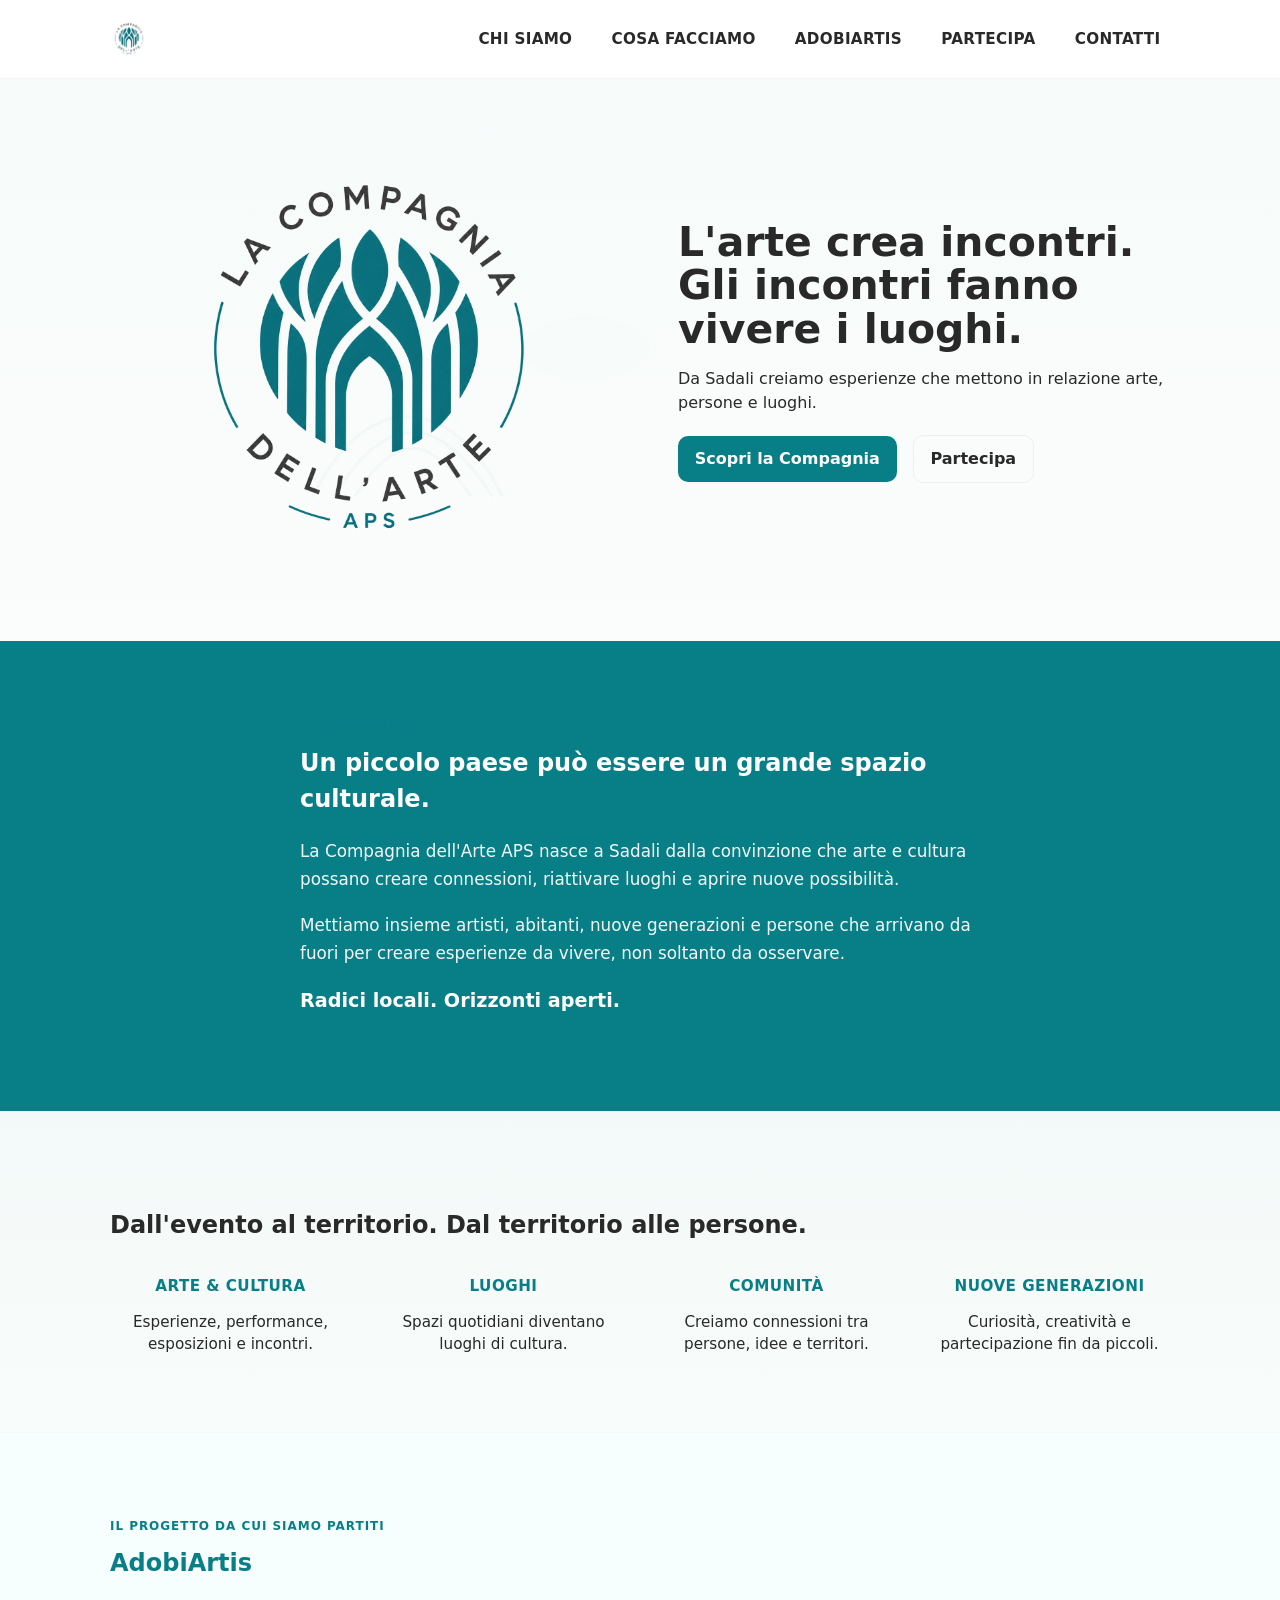
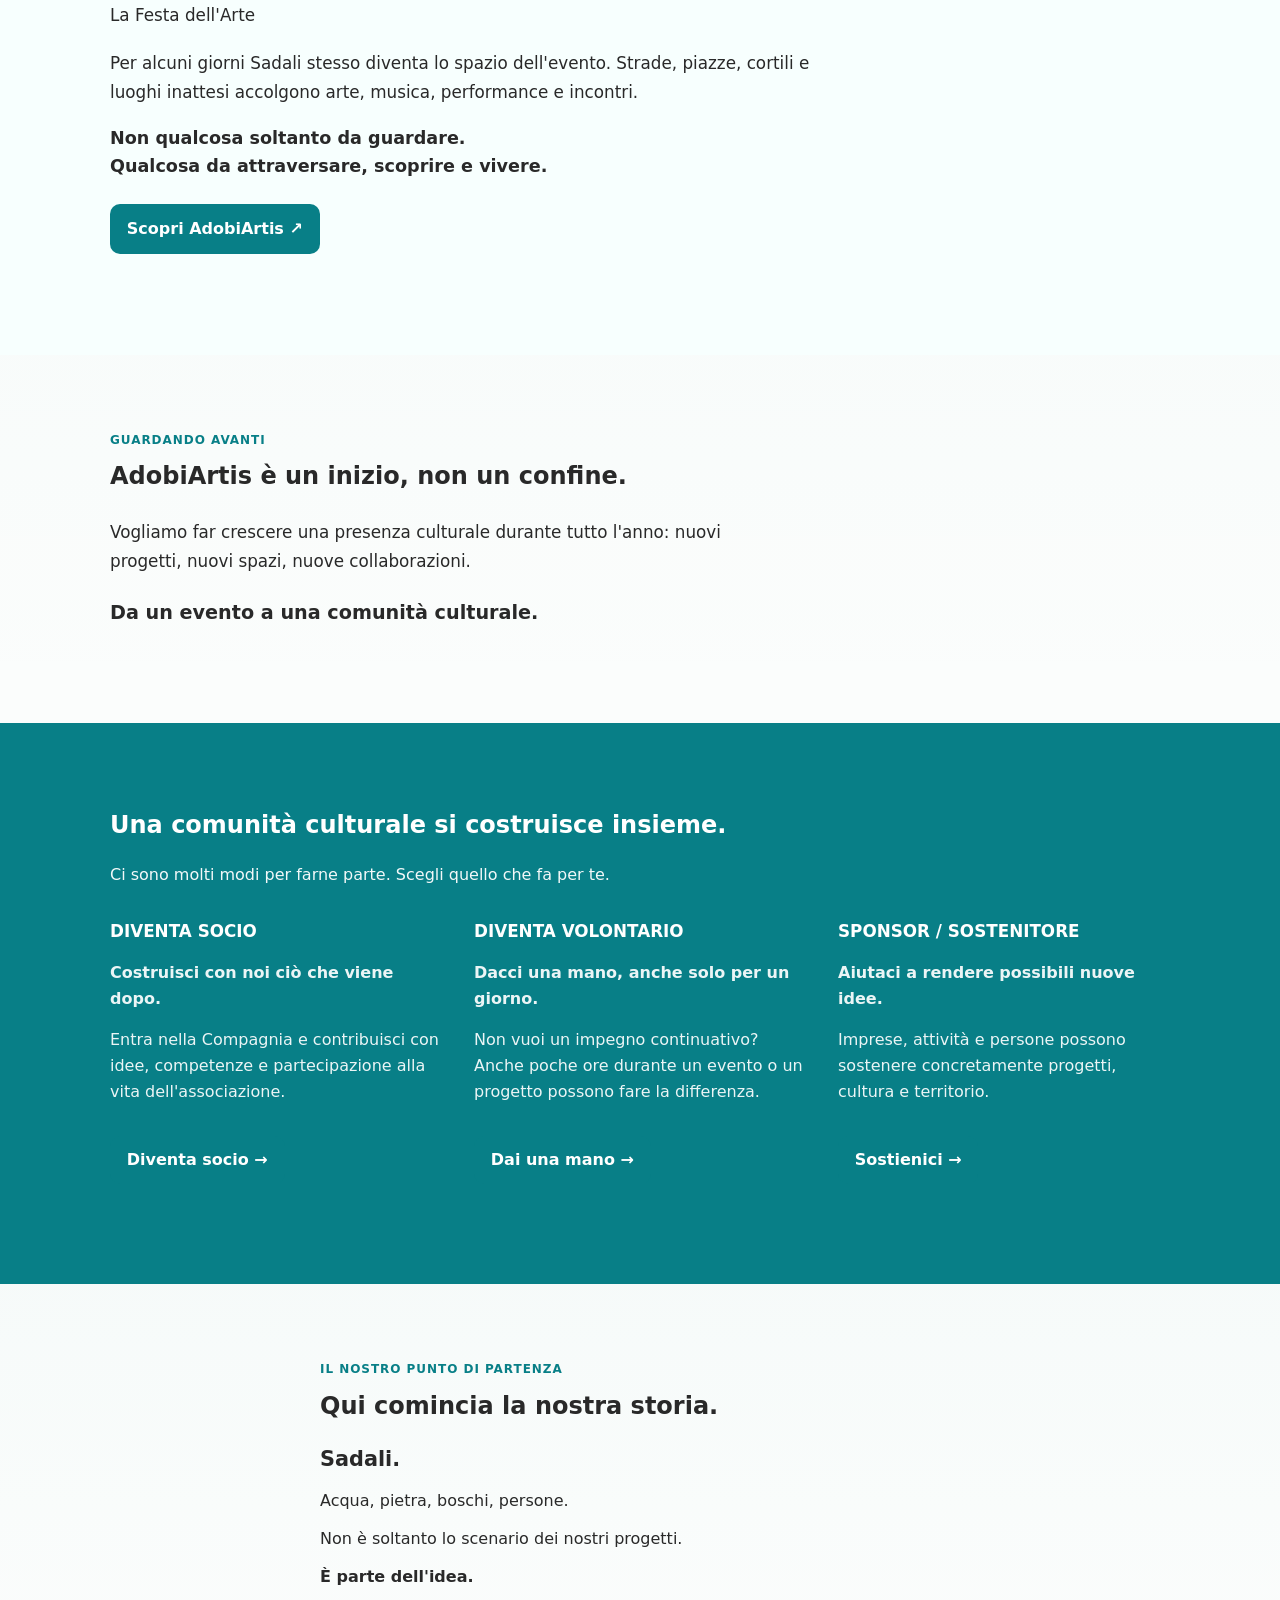
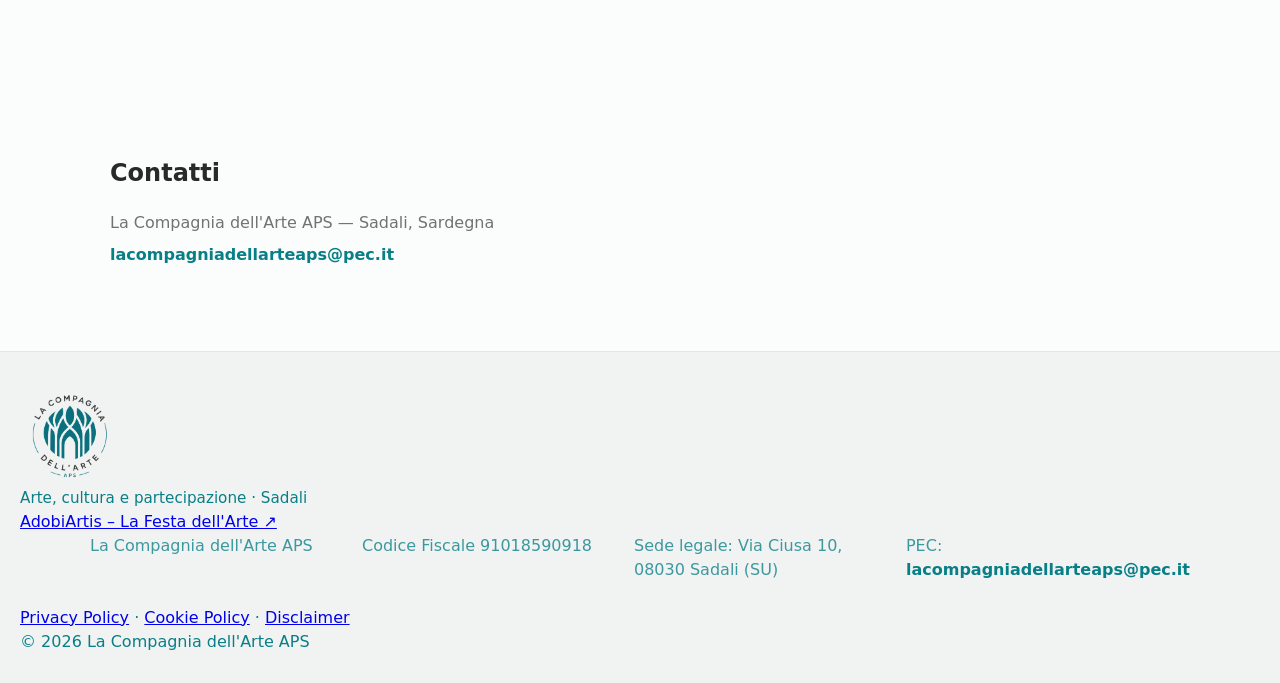
==== index.html @ a0d15fd3 "Replace footer with centered, vertical AdobiArtis-style layout; update AdobiArtis URLs to correct ca" ====
<!doctype html>
<html lang="it">
<head>
  <meta charset="utf-8">
  <meta name="viewport" content="width=device-width,initial-scale=1">
  <title>La Compagnia dell'Arte APS | Sadali</title>
  <meta name="description" content="La Compagnia dell'Arte APS nasce a Sadali per creare esperienze che mettono in relazione arte, persone e luoghi.">

  <meta property="og:title" content="La Compagnia dell'Arte APS | Sadali">
  <meta property="og:description" content="Arte, cultura e partecipazione nel cuore della Sardegna.">
  <meta property="og:type" content="website">
  <meta property="og:image" content="https://LaCompagniaDellArteAPS.github.io/associazione/assets/La_Compagnia_dell_Arte_APS_logo_transparent.png">

  <meta name="twitter:card" content="summary_large_image">
  <meta name="twitter:title" content="La Compagnia dell'Arte APS | Sadali">
  <meta name="twitter:description" content="Arte, cultura e partecipazione nel cuore della Sardegna.">
  <meta name="twitter:image" content="https://LaCompagniaDellArteAPS.github.io/associazione/assets/La_Compagnia_dell_Arte_APS_logo_transparent.png">

  <link rel="image_src" href="assets/La_Compagnia_dell_Arte_APS_logo_transparent.png">
  <link rel="icon" href="assets/La_Compagnia_dell_Arte_APS_logo_transparent.png" type="image/png">
  <link rel="stylesheet" href="css/style.css">
</head>
<body>
  <header id="navbar" class="navbar">
    <div class="container nav-inner">
      <a class="brand" href="#hero">
        <img src="assets/La_Compagnia_dell_Arte_APS_logo_transparent.png" alt="La Compagnia dell'Arte — logo" class="logo compact header-logo">
      </a>

      <nav id="navMenu" class="nav-menu" aria-label="Principale">
        <ul>
          <li><a class="nav-link" href="#about">CHI SIAMO</a></li>
          <li><a class="nav-link" href="#work">COSA FACCIAMO</a></li>
          <li><a class="nav-link" href="https://lacompagniadellarteaps.github.io/AdobiArtis2026" target="_blank" rel="noopener noreferrer">ADOBIARTIS</a></li>
          <li><a class="nav-link" href="#participate">PARTECIPA</a></li>
          <li><a class="nav-link" href="#contact">CONTATTI</a></li>
        </ul>
      </nav>

      <button id="hamburger" class="hamburger" aria-label="Apri menu" aria-controls="navMenu" aria-expanded="false">
        <span></span>
        <span></span>
        <span></span>
      </button>
    </div>
  </header>

  <main>
    <!-- HERO -->
    <section id="hero" class="hero section" aria-labelledby="hero-title">
      <div class="container hero-grid">
        <div class="hero-visual logo-panel" aria-hidden="true">
          <img src="assets/La_Compagnia_dell_Arte_APS_logo_transparent.png" alt="La Compagnia dell'Arte — logo" class="logo hero-logo">
          <img src="assets/hero-shape.svg" alt="Decorazione" class="hero-graphics" aria-hidden="true">
        </div>

        <div class="hero-content">
          <h1 id="hero-title">L'arte crea incontri.<br>Gli incontri fanno vivere i luoghi.</h1>
          <p class="lead">Da Sadali creiamo esperienze che mettono in relazione arte, persone e luoghi.</p>

          <p class="hero-ctas">
            <a class="btn primary" href="#about">Scopri la Compagnia</a>
            <a class="btn ghost" href="#participate">Partecipa</a>
          </p>
        </div>
      </div>
    </section>

    <!-- CHI SIAMO -->
    <section id="about" class="section about" aria-labelledby="about-title">
      <div class="container about-content">
        <div class="section-label">LA COMPAGNIA</div>
        <h2 id="about-title">Un piccolo paese può essere un grande spazio culturale.</h2>
        <div class="about-text">
          <p>La Compagnia dell'Arte APS nasce a Sadali dalla convinzione che arte e cultura possano creare connessioni, riattivare luoghi e aprire nuove possibilità.</p>
          <p>Mettiamo insieme artisti, abitanti, nuove generazioni e persone che arrivano da fuori per creare esperienze da vivere, non soltanto da osservare.</p>
          <h3>Radici locali. Orizzonti aperti.</h3>
        </div>
      </div>
    </section>

    <!-- COSA FACCIAMO -->
    <section id="work" class="section work" aria-labelledby="work-title">
      <div class="container">
        <h2 id="work-title">Dall'evento al territorio. Dal territorio alle persone.</h2>

        <div class="work-grid">
          <article class="work-item">
            <h3>ARTE &amp; CULTURA</h3>
            <p>Esperienze, performance, esposizioni e incontri.</p>
          </article>

          <article class="work-item">
            <h3>LUOGHI</h3>
            <p>Spazi quotidiani diventano luoghi di cultura.</p>
          </article>

          <article class="work-item">
            <h3>COMUNITÀ</h3>
            <p>Creiamo connessioni tra persone, idee e territori.</p>
          </article>

          <article class="work-item">
            <h3>NUOVE GENERAZIONI</h3>
            <p>Curiosità, creatività e partecipazione fin da piccoli.</p>
          </article>
        </div>
      </div>
    </section>

    <!-- ADOBIARTIS -->
    <section id="adobiartis" class="section adobiartis" aria-labelledby="adobiartis-title">
      <div class="container adobiartis-layout">
        <div class="adobiartis-content">
          <div class="section-label">IL PROGETTO DA CUI SIAMO PARTITI</div>
          <h2 id="adobiartis-title">AdobiArtis</h2>
          <p class="lead">La Festa dell'Arte</p>

          <p>Per alcuni giorni Sadali stesso diventa lo spazio dell'evento. Strade, piazze, cortili e luoghi inattesi accolgono arte, musica, performance e incontri.</p>

          <h3 class="adobiartis-highlight">Non qualcosa soltanto da guardare.<br>Qualcosa da attraversare, scoprire e vivere.</h3>

          <p class="cta-row">
            <a class="btn primary" href="https://lacompagniadellarteaps.github.io/AdobiArtis2026" target="_blank" rel="noopener noreferrer">Scopri AdobiArtis ↗</a>
          </p>
        </div>
      </div>
    </section>

    <!-- GUARDANDO AVANTI -->
    <section id="future" class="section future" aria-labelledby="future-title">
      <div class="container">
        <div class="section-label">GUARDANDO AVANTI</div>
        <h2 id="future-title">AdobiArtis è un inizio, non un confine.</h2>
        <p class="future-text">Vogliamo far crescere una presenza culturale durante tutto l'anno: nuovi progetti, nuovi spazi, nuove collaborazioni.</p>
        <h3 class="future-manifesto">Da un evento a una comunità culturale.</h3>
      </div>
    </section>

    <!-- PARTECIPA -->
    <section id="participate" class="section participate" aria-labelledby="participate-title">
      <div class="container">
        <h2 id="participate-title">Una comunità culturale si costruisce insieme.</h2>
        <p class="lead participate-intro">Ci sono molti modi per farne parte. Scegli quello che fa per te.</p>

        <div class="participate-grid">
          <div class="participate-card">
            <h3>DIVENTA SOCIO</h3>
            <p><strong>Costruisci con noi ciò che viene dopo.</strong></p>
            <p>Entra nella Compagnia e contribuisci con idee, competenze e partecipazione alla vita dell'associazione.</p>
            <p class="participate-actions">
              <a class="btn primary" href="mailto:lacompagniadellarteaps@pec.it?subject=Diventa%20socio%20-%20La%20Compagnia%20dell%27Arte">Diventa socio →</a>
            </p>
          </div>

          <div class="participate-card">
            <h3>DIVENTA VOLONTARIO</h3>
            <p><strong>Dacci una mano, anche solo per un giorno.</strong></p>
            <p>Non vuoi un impegno continuativo? Anche poche ore durante un evento o un progetto possono fare la differenza.</p>
            <p class="participate-actions">
              <a class="btn primary" href="mailto:lacompagniadellarteaps@pec.it?subject=Volontariato%20-%20Disponibilità">Dai una mano →</a>
            </p>
          </div>

          <div class="participate-card">
            <h3>SPONSOR / SOSTENITORE</h3>
            <p><strong>Aiutaci a rendere possibili nuove idee.</strong></p>
            <p>Imprese, attività e persone possono sostenere concretamente progetti, cultura e territorio.</p>
            <p class="participate-actions">
              <a class="btn primary" href="mailto:lacompagniadellarteaps@pec.it?subject=Sostegno%20e%20Sponsor%20-%20Info">Sostienici →</a>
            </p>
          </div>
        </div>
      </div>
    </section>

    <!-- SADALI -->
    <section id="sadali" class="section sadali" aria-labelledby="sadali-title">
      <div class="container sadali-content">
        <div class="section-label">IL NOSTRO PUNTO DI PARTENZA</div>
        <h2 id="sadali-title">Qui comincia la nostra storia.</h2>

        <div class="sadali-text">
          <h3>Sadali.</h3>
          <p>Acqua, pietra, boschi, persone.</p>
          <p>Non è soltanto lo scenario dei nostri progetti.</p>
          <p><strong>È parte dell'idea.</strong></p>
        </div>
      </div>
    </section>

    <!-- CONTACT -->
    <section id="contact" class="section contact" aria-labelledby="contact-title">
      <div class="container">
        <h2 id="contact-title">Contatti</h2>
        <p>La Compagnia dell'Arte APS — Sadali, Sardegna</p>
        <p><a href="mailto:lacompagniadellarteaps@pec.it">lacompagniadellarteaps@pec.it</a></p>
      </div>
    </section>
  </main>

  <footer>
    <div class="footer-content">
      <div class="footer-logo">
        <img src="assets/La_Compagnia_dell_Arte_APS_logo_transparent.png" alt="La Compagnia dell'Arte APS">
      </div>

      <div class="footer-tagline">
        Arte, cultura e partecipazione · Sadali
      </div>

      <div class="footer-divider"></div>

      <div class="footer-project">
        <a href="https://lacompagniadellarteaps.github.io/AdobiArtis2026" target="_blank" rel="noopener noreferrer">
          AdobiArtis – La Festa dell'Arte ↗
        </a>
      </div>

      <div class="footer-spacer"></div>

      <div class="footer-legal-divider"></div>

      <div class="footer-legal">
        <div class="footer-legal-line">La Compagnia dell'Arte APS</div>
        <div class="footer-legal-line">Codice Fiscale 91018590918</div>
        <div class="footer-legal-line">Sede legale: Via Ciusa 10, 08030 Sadali (SU)</div>
        <div class="footer-legal-line">PEC: <a href="mailto:lacompagniadellarteaps@pec.it">lacompagniadellarteaps@pec.it</a></div>
      </div>

      <div class="footer-links">
        <a href="privacy.html">Privacy Policy</a> · <a href="cookie-policy.html">Cookie Policy</a> · <a href="disclaimer.html">Disclaimer</a>
      </div>

      <div class="footer-copyright">
        © 2026 La Compagnia dell'Arte APS
      </div>
    </div>
  </footer>

  <script src="js/main.js" defer></script>
</body>
</html>
---- css/style.css ----
/* CI update: stronger teal presence, logo used from assets/La_Compagnia_dell_Arte_APS_logo_transparent.png */
:root{
  --teal: #087F87;
  --teal-900: #065b5b;
  --teal-soft: rgba(8,127,135,0.08);
  --text: #292929;
  --muted: #6f7372;
  --bg: #fbfdfc;
  --card:#ffffff;
  --shadow: 0 8px 28px rgba(16,22,26,0.06);
  --container-width:1100px;
  --radius:10px;
  --footer-bg: #F1F3F2;
  --footer-text: #087F87;
  --footer-muted: rgba(8,127,135,0.78);
  --footer-divider: rgba(8,127,135,0.15);
}

*{box-sizing:border-box}
html,body{height:100%}
body{
  margin:0;font-family:Inter, system-ui, -apple-system, "Segoe UI", Roboto, "Helvetica Neue", Arial;
  background:var(--bg);
  color:var(--text);line-height:1.5;opacity:1;transition:opacity .4s ease;
}
.container{max-width:var(--container-width);margin:0 auto;padding:1.25rem}

.navbar{position:sticky;top:0;z-index:40;background:rgba(255,255,255,0.9);backdrop-filter:saturate(120%) blur(4px);border-bottom:1px solid rgba(16,22,26,0.04);transition:background .25s ease,box-shadow .25s ease}
.nav-inner{display:flex;align-items:center;justify-content:space-between;gap:1rem}
.brand{display:flex;gap:.75rem;align-items:center;text-decoration:none;color:inherit}
.logo{height:48px}
.logo.compact{height:38px}
.logo.small{height:44px}

.nav-menu ul{list-style:none;margin:0;padding:0;display:flex;gap:1.25rem;align-items:center}
.nav-menu a{color:var(--text);text-decoration:none;padding:.4rem .6rem;border-radius:6px;font-weight:700;font-size:.95rem;letter-spacing:.02em}
.nav-menu a:hover,.nav-menu a:focus{color:var(--teal)}

.hamburger{display:none;background:none;border:0;padding:.25rem;cursor:pointer}
.hamburger span{display:block;width:26px;height:2px;background:var(--text);margin:5px 0;transition:all .25s ease}
.hamburger.active span:nth-child(1){transform:translateY(7px) rotate(45deg)}
.hamburger.active span:nth-child(2){opacity:0}
.hamburger.active span:nth-child(3){transform:translateY(-7px) rotate(-45deg)}

.navbar.scrolled{box-shadow:0 10px 32px rgba(16,22,26,0.06)}

.hero{padding:5.2rem 0;min-height:62vh;display:flex;align-items:center;background:linear-gradient(180deg, rgba(8,127,135,0.02) 0%, var(--bg) 100%)}
.hero-grid{display:grid;grid-template-columns:520px 1fr;gap:3rem;align-items:center}
.logo-panel{display:flex;align-items:center;justify-content:center;position:relative}
.hero-logo{max-width:420px;height:auto;display:block}
.hero-graphics{position:absolute;inset:auto;right:-40px;bottom:-20px;width:420px;opacity:.18;pointer-events:none}

.hero-content h1{font-size:clamp(1.6rem,3.2vw,2.6rem);margin:0 0 .8rem;font-weight:800;line-height:1.06;color:var(--text)}
.lead{color:var(--text);margin-bottom:1.25rem;max-width:56ch}
.hero-ctas{display:flex;gap:1rem;align-items:center;flex-wrap:wrap}

.btn{display:inline-block;padding:.7rem 1.05rem;border-radius:10px;text-decoration:none;font-weight:800;border:0;font-size:1rem}
.btn.primary{background:var(--teal);color:#fff;box-shadow:none}
.btn.primary:hover{background:var(--teal-900)}
.btn.ghost{background:transparent;border:1px solid rgba(41,41,41,0.06);color:var(--text)}
.btn.ghost:hover{border-color:var(--teal);color:var(--teal)}

.section{padding:3.2rem 0}
.section-label{font-size:.75rem;letter-spacing:.08em;font-weight:800;text-transform:uppercase;color:var(--teal);margin-bottom:.6rem}
.grid{display:grid;grid-template-columns:repeat(3,1fr);gap:1.25rem}
.card{background:var(--card);padding:1.25rem;border-radius:var(--radius);box-shadow:var(--shadow);transition:transform .28s ease}
.card h3,.card h4{margin-top:0}

.about{background:var(--teal);color:#fff;padding:3.5rem 0}
.about-content{max-width:720px;margin:0 auto}
.about h2{color:#fff;margin-top:0}
.about-text p{color:rgba(255,255,255,0.95);font-size:1.05rem;line-height:1.7}
.about-text h3{color:#fff;font-weight:700;font-size:1.2rem}

.work{background:linear-gradient(180deg, rgba(8,127,135,0.03), rgba(8,127,135,0.01));padding:3.5rem 0}
.work h2{color:var(--text);margin-bottom:2rem}
.work-grid{display:grid;grid-template-columns:repeat(4,1fr);gap:2rem}
.work-item{text-align:center}
.work-item h3{color:var(--teal);font-size:.95rem;font-weight:700;letter-spacing:.03em;margin:0 0 .8rem}
.work-item p{color:var(--text);font-size:.95rem;margin:0;line-height:1.5}

.adobiartis{background:#f7fffe;border-top:1px solid rgba(8,127,135,0.03);padding:4rem 0}
.adobiartis-content{max-width:720px}
.adobiartis h2{color:var(--teal);margin-top:0}
.adobiartis p{color:var(--text);font-size:1.05rem;line-height:1.7}
.adobiartis-highlight{color:var(--text);font-weight:700;font-size:1.1rem;line-height:1.6}
.cta-row{display:flex;flex-wrap:wrap;gap:1rem;margin-top:1.5rem}

.future{background:linear-gradient(180deg, rgba(8,127,135,0.01), rgba(255,255,255,0));padding:3.5rem 0}
.future h2{color:var(--text);margin-top:0}
.future-text{max-width:680px;font-size:1.05rem;color:var(--text);line-height:1.7;margin:1.5rem 0}
.future-manifesto{color:var(--text);font-weight:700;font-size:1.2rem;line-height:1.5;margin-top:1.5rem}

.participate{background:var(--teal);color:#fff;padding:4rem 0}
.participate h2{color:#fff;margin-top:0}
.participate-intro{color:rgba(255,255,255,0.95);margin-bottom:2rem}
.participate-grid{display:grid;grid-template-columns:repeat(3,1fr);gap:2rem;margin-top:2rem}
.participate-card{background:transparent;border-radius:0;padding:0;color:#fff;box-shadow:none;display:flex;flex-direction:column;justify-content:flex-start;min-height:auto}
.participate-card h3{margin:0 0 1rem;color:#fff;font-size:1.05rem;font-weight:700}
.participate-card p{color:rgba(255,255,255,0.92);margin:0 0 1rem;line-height:1.6}
.participate-card p strong{font-weight:700}
.participate-actions{margin-top:auto;padding-top:1rem}
.participate-actions a{display:inline-block}

.sadali{background:linear-gradient(180deg, rgba(8,127,135,0.02), rgba(255,255,255,0.02));padding:3.5rem 0}
.sadali-content{max-width:680px}
.sadali h2{color:var(--text);margin-top:0}
.sadali-text h3{color:var(--text);font-size:1.3rem;font-weight:700;margin:1rem 0 .8rem}
.sadali-text p{color:var(--text);font-size:1rem;margin:0 0 .8rem;line-height:1.6}

.contact{background:var(--bg);padding:3.5rem 0}
.contact h2{margin-top:0}
.contact p{color:var(--muted);margin:.5rem 0}
.contact a{color:var(--teal);text-decoration:none;font-weight:700}
.contact a:hover{text-decoration:underline}

/* FOOTER: layout inspired by AdobiArtis footer structure, with association CI colors */
footer{border-top:1px solid var(--footer-divider)}
.footer-content{background:var(--footer-bg);color:var(--footer-text);padding:2.2rem 1.25rem 1.8rem}
.footer-brand-area{max-width:var(--container-width);margin:0 auto;display:flex;align-items:flex-start;gap:1.5rem;margin-bottom:2rem;padding-bottom:2rem;border-bottom:1px solid var(--footer-divider)}
.footer-logo{flex:0 0 auto}
.footer-logo img{width:100px;height:auto;display:block}
.footer-tagline{margin:0;color:var(--footer-text);font-size:.95rem;line-height:1.5;flex:1}

.footer-legal{max-width:var(--container-width);margin:0 auto 1.5rem;padding:0 0;display:grid;grid-template-columns:repeat(4,1fr);gap:2.5rem;color:var(--footer-muted)}
.footer-legal .legal-col{min-width:0}
.footer-legal .legal-col strong{display:block;color:var(--footer-text);font-weight:700;font-size:.9rem;letter-spacing:.05em;margin-bottom:.6rem}
.footer-legal .legal-col p{margin:0;font-size:.9rem;line-height:1.6}
.footer-legal a{color:var(--footer-text);text-decoration:none;font-weight:700}
.footer-legal a:hover{text-decoration:underline;opacity:.85}

.footer-bottom{max-width:var(--container-width);margin:0 auto;padding:0;border-top:1px solid var(--footer-divider);padding-top:1rem;color:var(--footer-muted);font-size:.88rem;text-align:center}

.scroll-fade{opacity:0;transform:translateY(10px);transition:opacity .6s ease,transform .6s ease}
.scroll-fade.visible{opacity:1;transform:none}

.legal-page{max-width:920px;margin:0 auto;padding:3rem 1.25rem 4rem}
.legal-page h1,.legal-page h2,.legal-page h3{color:var(--text)}
.legal-page p,.legal-page li{color:#2d2d2d;line-height:1.7}
.legal-page .legal-back{display:inline-block;margin-bottom:1rem;color:var(--teal);font-weight:700;text-decoration:none}
.legal-page .page-intro{margin-bottom:2rem}
.legal-page .legal-meta{background:var(--teal-soft);border-left:3px solid var(--teal);padding:1rem 1.2rem;border-radius:8px;margin:1rem 0}

@media (max-width:1000px){
  .hero-grid{grid-template-columns:1fr;gap:2rem}
  .logo-panel{order:2}
  .hero-content{order:1}
  .grid{grid-template-columns:1fr 1fr}
  .work-grid{grid-template-columns:repeat(2,1fr)}
  .nav-menu{position:fixed;right:0;top:0;height:100vh;background:rgba(255,255,255,0.98);width:260px;transform:translateX(100%);transition:transform .28s ease;padding-top:6rem}
  .nav-menu ul{flex-direction:column;padding:1rem}
  .nav-menu.active{transform:translateX(0)}
  .hamburger{display:block}
  .participate-grid{grid-template-columns:repeat(2,1fr)}
  .footer-legal{grid-template-columns:repeat(2,1fr)}
}

@media (max-width:600px){
  .grid{grid-template-columns:1fr}
  .contact .form-grid{grid-template-columns:1fr}
  .logo.compact{height:32px}
  .hero-graphics{display:none}
  .work-grid{grid-template-columns:1fr;gap:1.5rem}
  .participate-grid{grid-template-columns:1fr}
  .footer-brand-area{flex-direction:column;align-items:center;text-align:center;gap:1rem}
  .footer-logo img{width:85px}
  .footer-legal{grid-template-columns:1fr;gap:1.5rem}
}

a:focus{outline:3px solid rgba(8,127,135,0.12);outline-offset:3px}
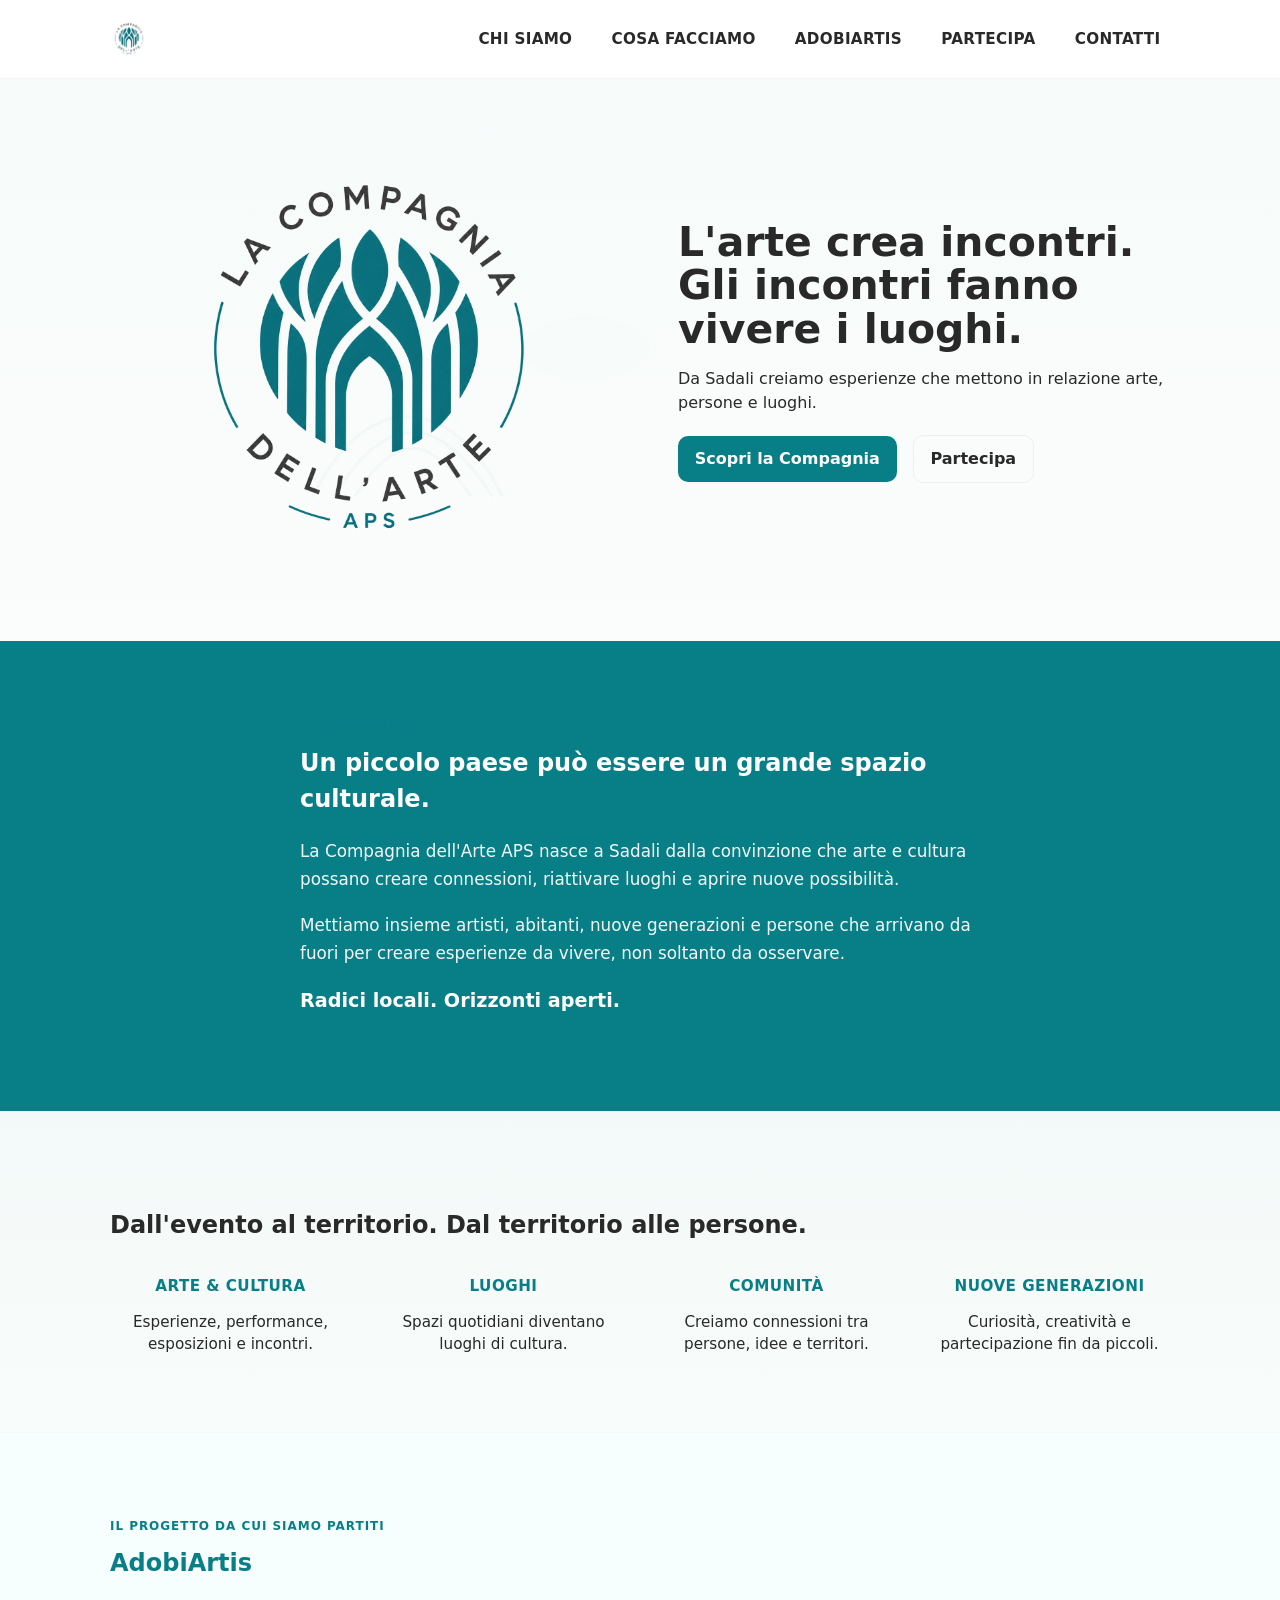
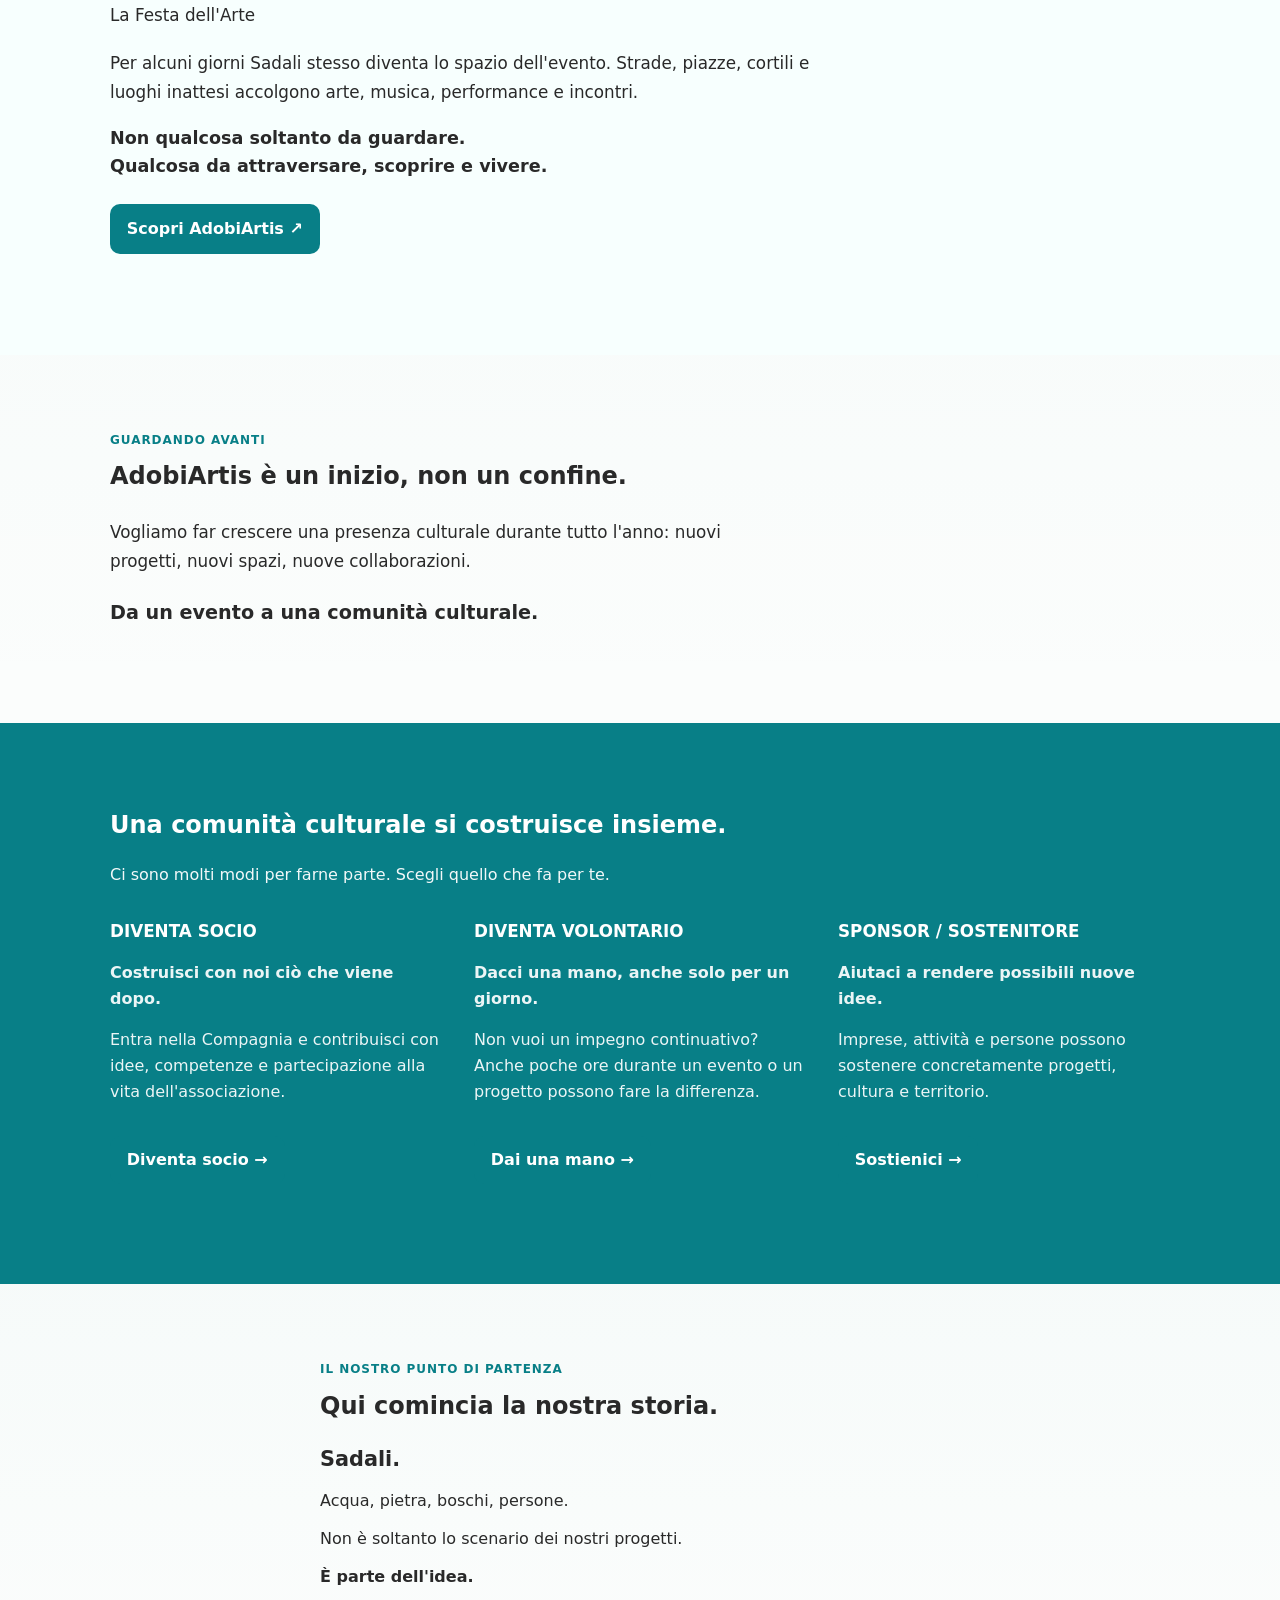
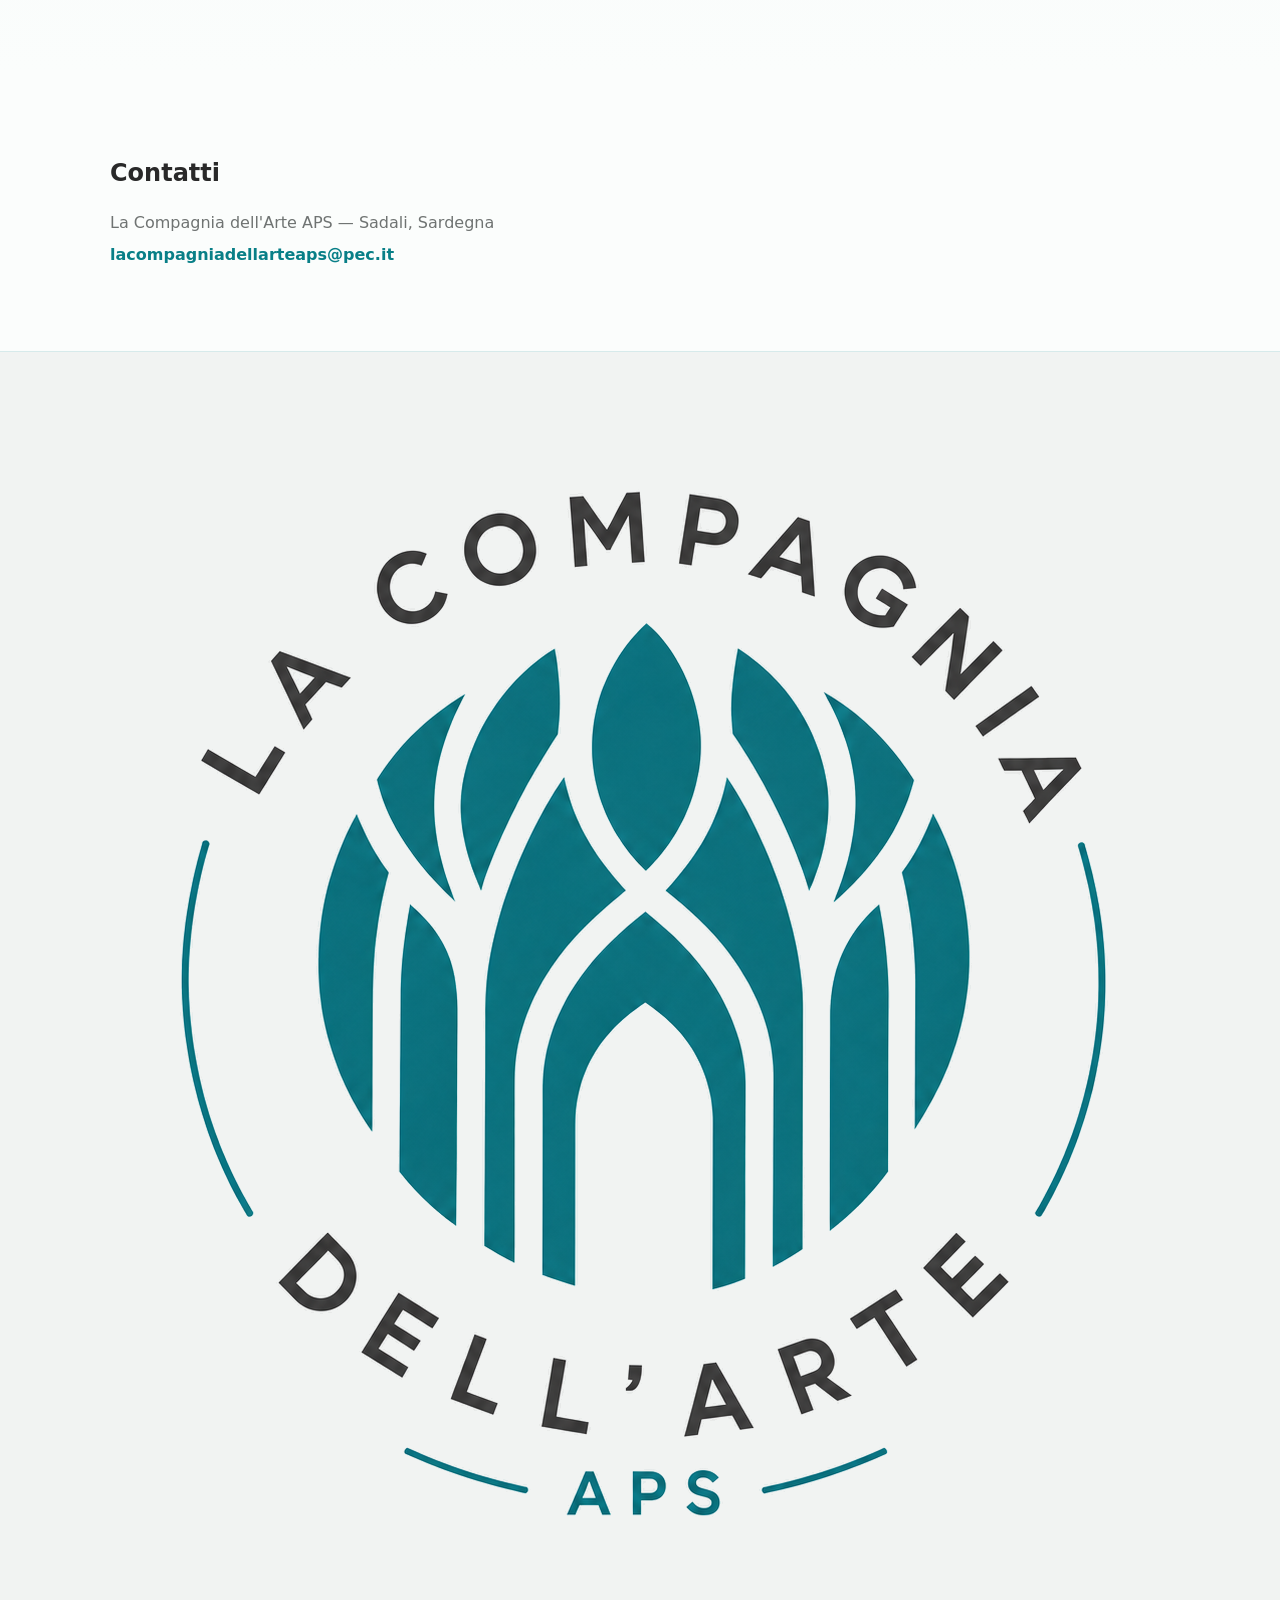
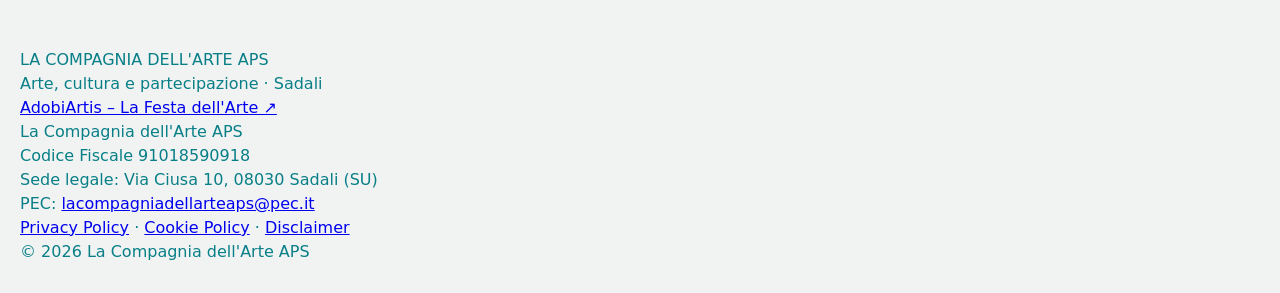
==== commit d4228489: "Rebuild footer to match AdobiArtis reference: centered vertical composition, La Compagnia as primary" ====
--- a/index.html
+++ b/index.html
@@ -201,40 +201,54 @@
 
   <footer>
     <div class="footer-content">
-      <div class="footer-logo">
+      
+      <!-- LA COMPAGNIA LOGO & IDENTITY — PRIMARY -->
+      <div class="footer-logo-primary">
         <img src="assets/La_Compagnia_dell_Arte_APS_logo_transparent.png" alt="La Compagnia dell'Arte APS">
       </div>
 
-      <div class="footer-tagline">
+      <div class="footer-name">
+        LA COMPAGNIA DELL'ARTE APS
+      </div>
+
+      <div class="footer-positioning">
         Arte, cultura e partecipazione · Sadali
       </div>
 
-      <div class="footer-divider"></div>
-
+      <!-- SHORT DIVIDER -->
+      <div class="footer-short-divider"></div>
+
+      <!-- ADOBIARTIS AS SECONDARY PROJECT -->
       <div class="footer-project">
         <a href="https://lacompagniadellarteaps.github.io/AdobiArtis2026" target="_blank" rel="noopener noreferrer">
           AdobiArtis – La Festa dell'Arte ↗
         </a>
       </div>
 
+      <!-- SPACER -->
       <div class="footer-spacer"></div>
 
+      <!-- FULL-WIDTH LEGAL DIVIDER -->
       <div class="footer-legal-divider"></div>
 
-      <div class="footer-legal">
-        <div class="footer-legal-line">La Compagnia dell'Arte APS</div>
-        <div class="footer-legal-line">Codice Fiscale 91018590918</div>
-        <div class="footer-legal-line">Sede legale: Via Ciusa 10, 08030 Sadali (SU)</div>
-        <div class="footer-legal-line">PEC: <a href="mailto:lacompagniadellarteaps@pec.it">lacompagniadellarteaps@pec.it</a></div>
-      </div>
-
-      <div class="footer-links">
+      <!-- LEGAL INFORMATION — CENTERED COMPACT BLOCK -->
+      <div class="footer-legal-info">
+        <div>La Compagnia dell'Arte APS</div>
+        <div>Codice Fiscale 91018590918</div>
+        <div>Sede legale: Via Ciusa 10, 08030 Sadali (SU)</div>
+        <div>PEC: <a href="mailto:lacompagniadellarteaps@pec.it">lacompagniadellarteaps@pec.it</a></div>
+      </div>
+
+      <!-- POLICY LINKS -->
+      <div class="footer-policies">
         <a href="privacy.html">Privacy Policy</a> · <a href="cookie-policy.html">Cookie Policy</a> · <a href="disclaimer.html">Disclaimer</a>
       </div>
 
+      <!-- COPYRIGHT -->
       <div class="footer-copyright">
         © 2026 La Compagnia dell'Arte APS
       </div>
+
     </div>
   </footer>
 
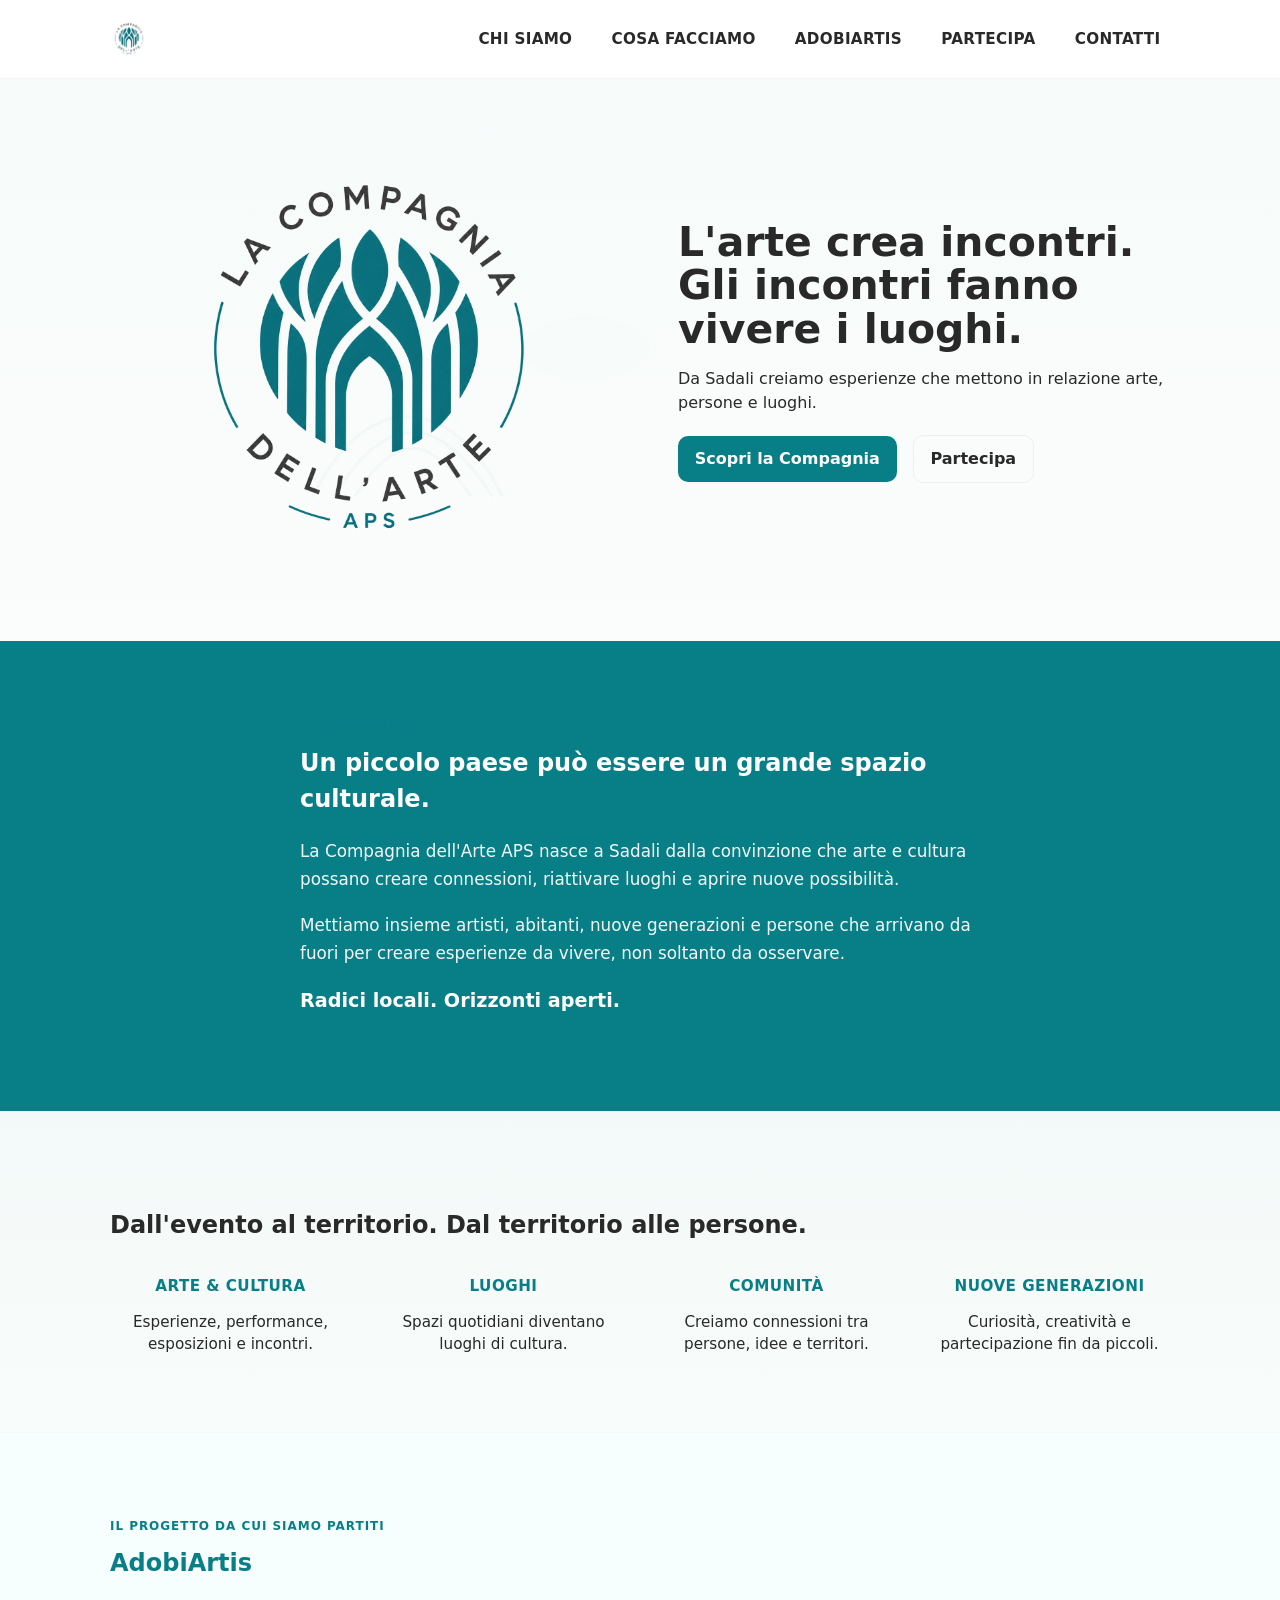
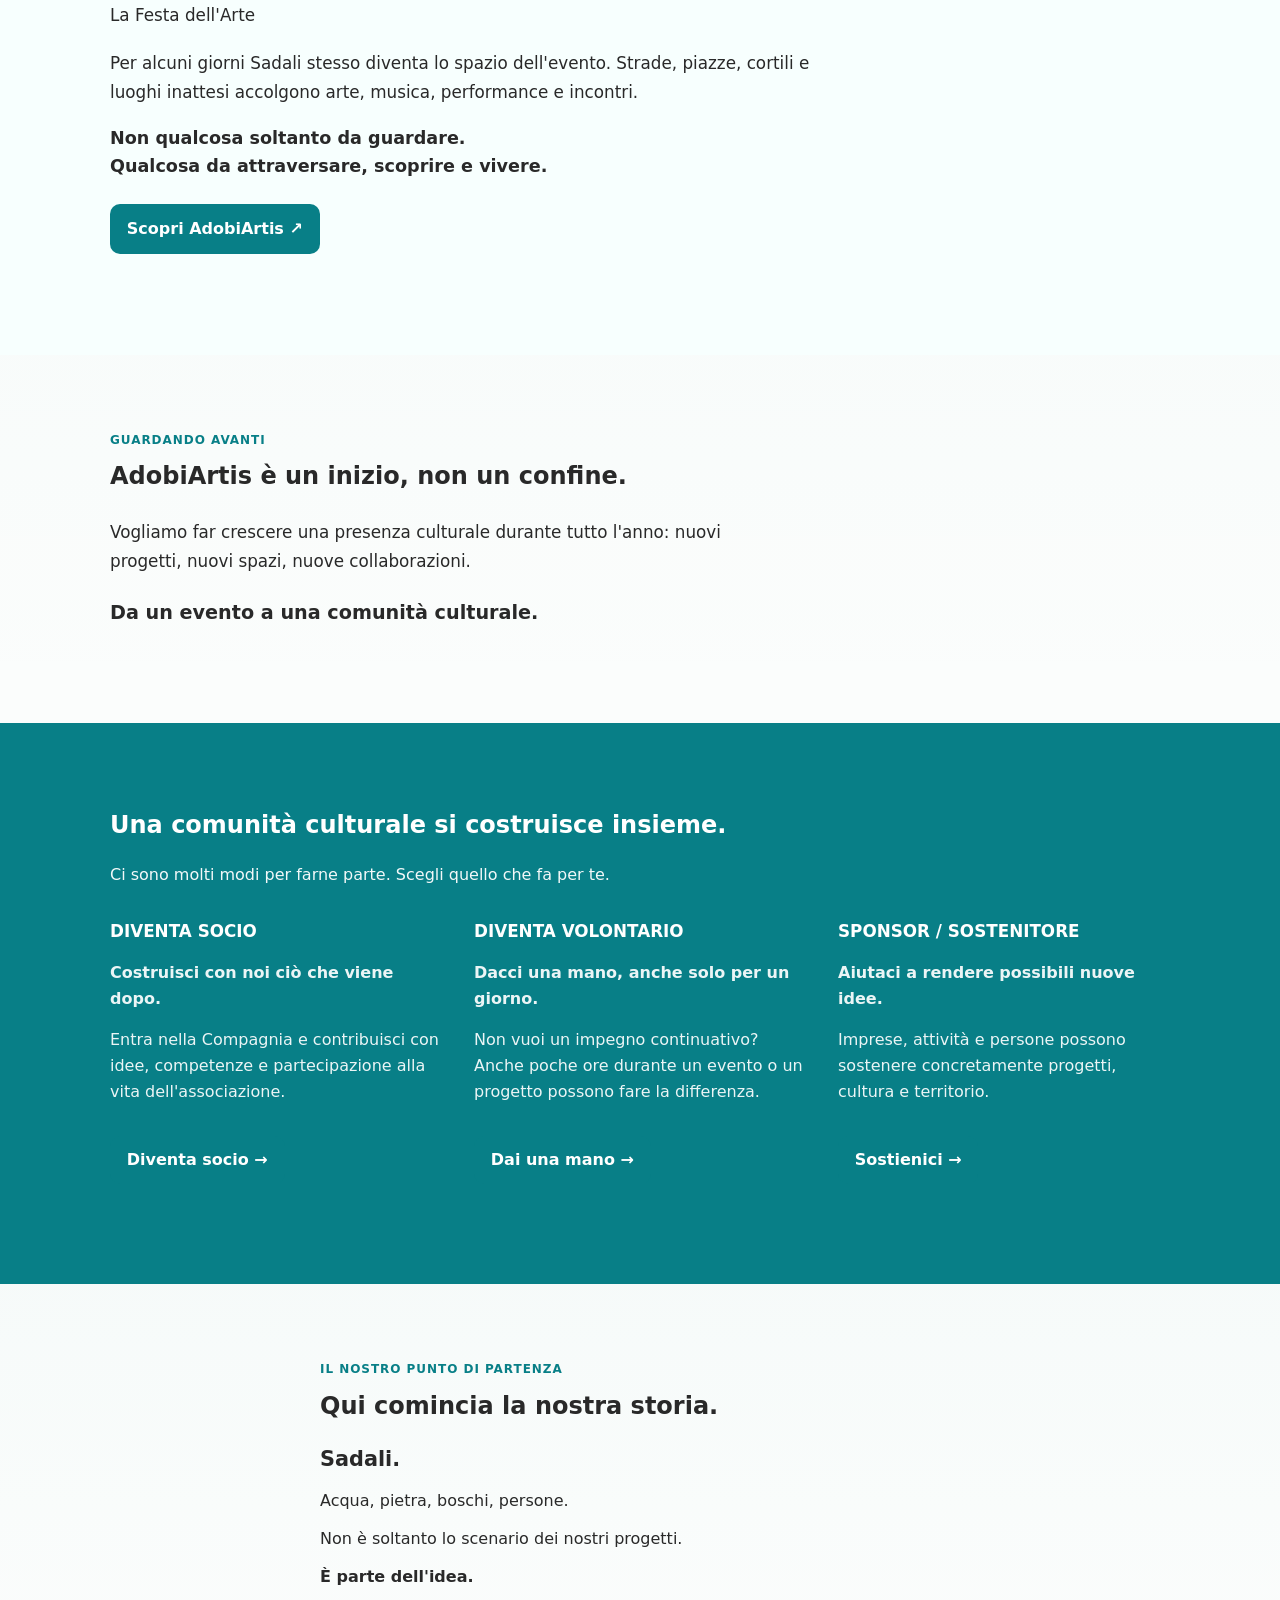
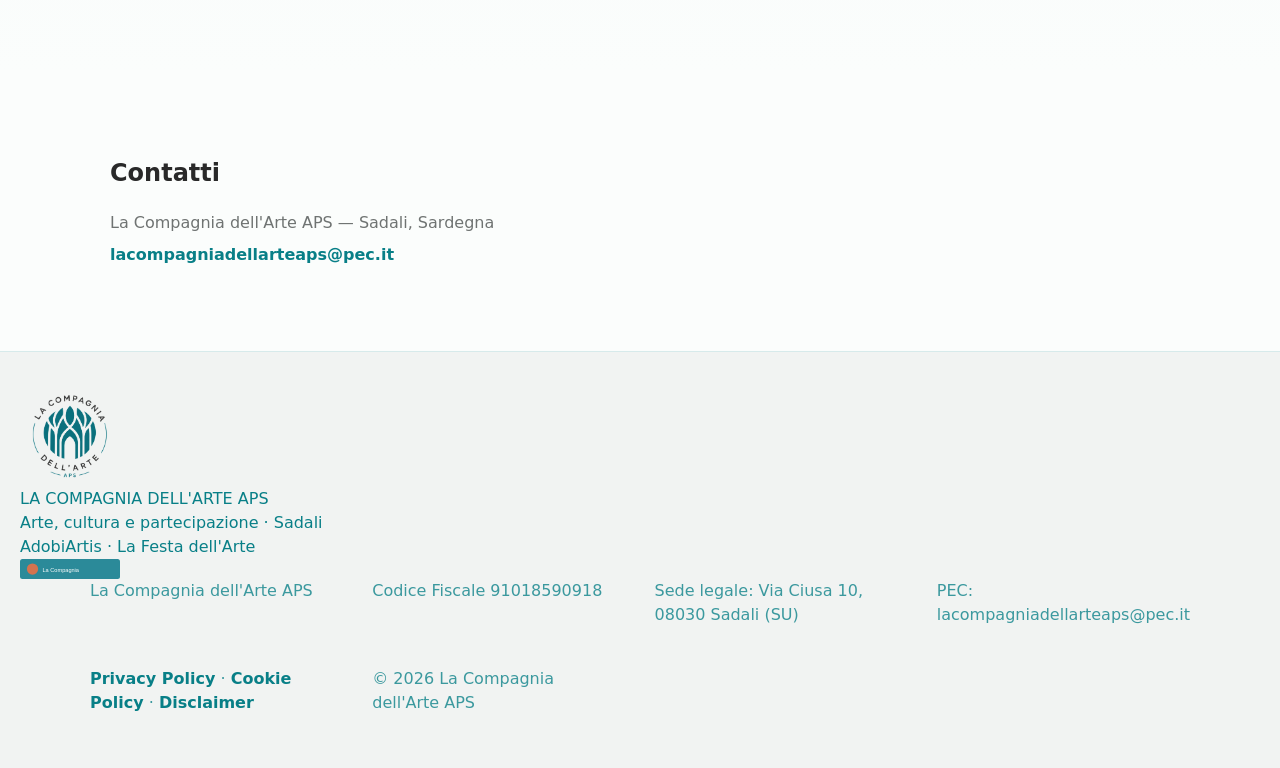
==== commit 98c06289: "Rebuild footer using exact AdobiArtis CSS structure with reversed hierarchy: La Compagnia primary, A" ====
--- a/index.html
+++ b/index.html
@@ -201,54 +201,46 @@
 
   <footer>
     <div class="footer-content">
-      
-      <!-- LA COMPAGNIA LOGO & IDENTITY — PRIMARY -->
-      <div class="footer-logo-primary">
-        <img src="assets/La_Compagnia_dell_Arte_APS_logo_transparent.png" alt="La Compagnia dell'Arte APS">
-      </div>
-
-      <div class="footer-name">
-        LA COMPAGNIA DELL'ARTE APS
-      </div>
-
-      <div class="footer-positioning">
-        Arte, cultura e partecipazione · Sadali
-      </div>
-
-      <!-- SHORT DIVIDER -->
-      <div class="footer-short-divider"></div>
-
-      <!-- ADOBIARTIS AS SECONDARY PROJECT -->
-      <div class="footer-project">
-        <a href="https://lacompagniadellarteaps.github.io/AdobiArtis2026" target="_blank" rel="noopener noreferrer">
-          AdobiArtis – La Festa dell'Arte ↗
-        </a>
-      </div>
-
-      <!-- SPACER -->
-      <div class="footer-spacer"></div>
-
-      <!-- FULL-WIDTH LEGAL DIVIDER -->
-      <div class="footer-legal-divider"></div>
-
-      <!-- LEGAL INFORMATION — CENTERED COMPACT BLOCK -->
-      <div class="footer-legal-info">
+      <div class="footer-center">
+
+        <div class="footer-logo footer-logo-left">
+          <img src="assets/La_Compagnia_dell_Arte_APS_logo_transparent.png" alt="La Compagnia dell'Arte APS">
+        </div>
+
+        <div class="footer-brand">
+          LA COMPAGNIA DELL'ARTE APS
+        </div>
+
+        <div class="footer-subtitle">
+          Arte, cultura e partecipazione · Sadali
+        </div>
+
+        <div class="footer-line"></div>
+
+        <div class="footer-organizer">
+          AdobiArtis · La Festa dell'Arte
+        </div>
+
+        <div class="footer-logo footer-logo-right">
+          <a href="https://lacompagniadellarteaps.github.io/AdobiArtis2026" target="_blank" rel="noopener noreferrer">
+            <img src="assets/logo.svg" alt="AdobiArtis">
+          </a>
+        </div>
+
+      </div>
+
+      <div class="footer-legal">
         <div>La Compagnia dell'Arte APS</div>
         <div>Codice Fiscale 91018590918</div>
         <div>Sede legale: Via Ciusa 10, 08030 Sadali (SU)</div>
-        <div>PEC: <a href="mailto:lacompagniadellarteaps@pec.it">lacompagniadellarteaps@pec.it</a></div>
-      </div>
-
-      <!-- POLICY LINKS -->
-      <div class="footer-policies">
-        <a href="privacy.html">Privacy Policy</a> · <a href="cookie-policy.html">Cookie Policy</a> · <a href="disclaimer.html">Disclaimer</a>
-      </div>
-
-      <!-- COPYRIGHT -->
-      <div class="footer-copyright">
-        © 2026 La Compagnia dell'Arte APS
-      </div>
-
+        <div>PEC: lacompagniadellarteaps@pec.it</div>
+
+        <div class="footer-legal-links">
+          <a href="privacy.html">Privacy Policy</a> · <a href="cookie-policy.html">Cookie Policy</a> · <a href="disclaimer.html">Disclaimer</a>
+        </div>
+
+        <div>© 2026 La Compagnia dell'Arte APS</div>
+      </div>
     </div>
   </footer>
 
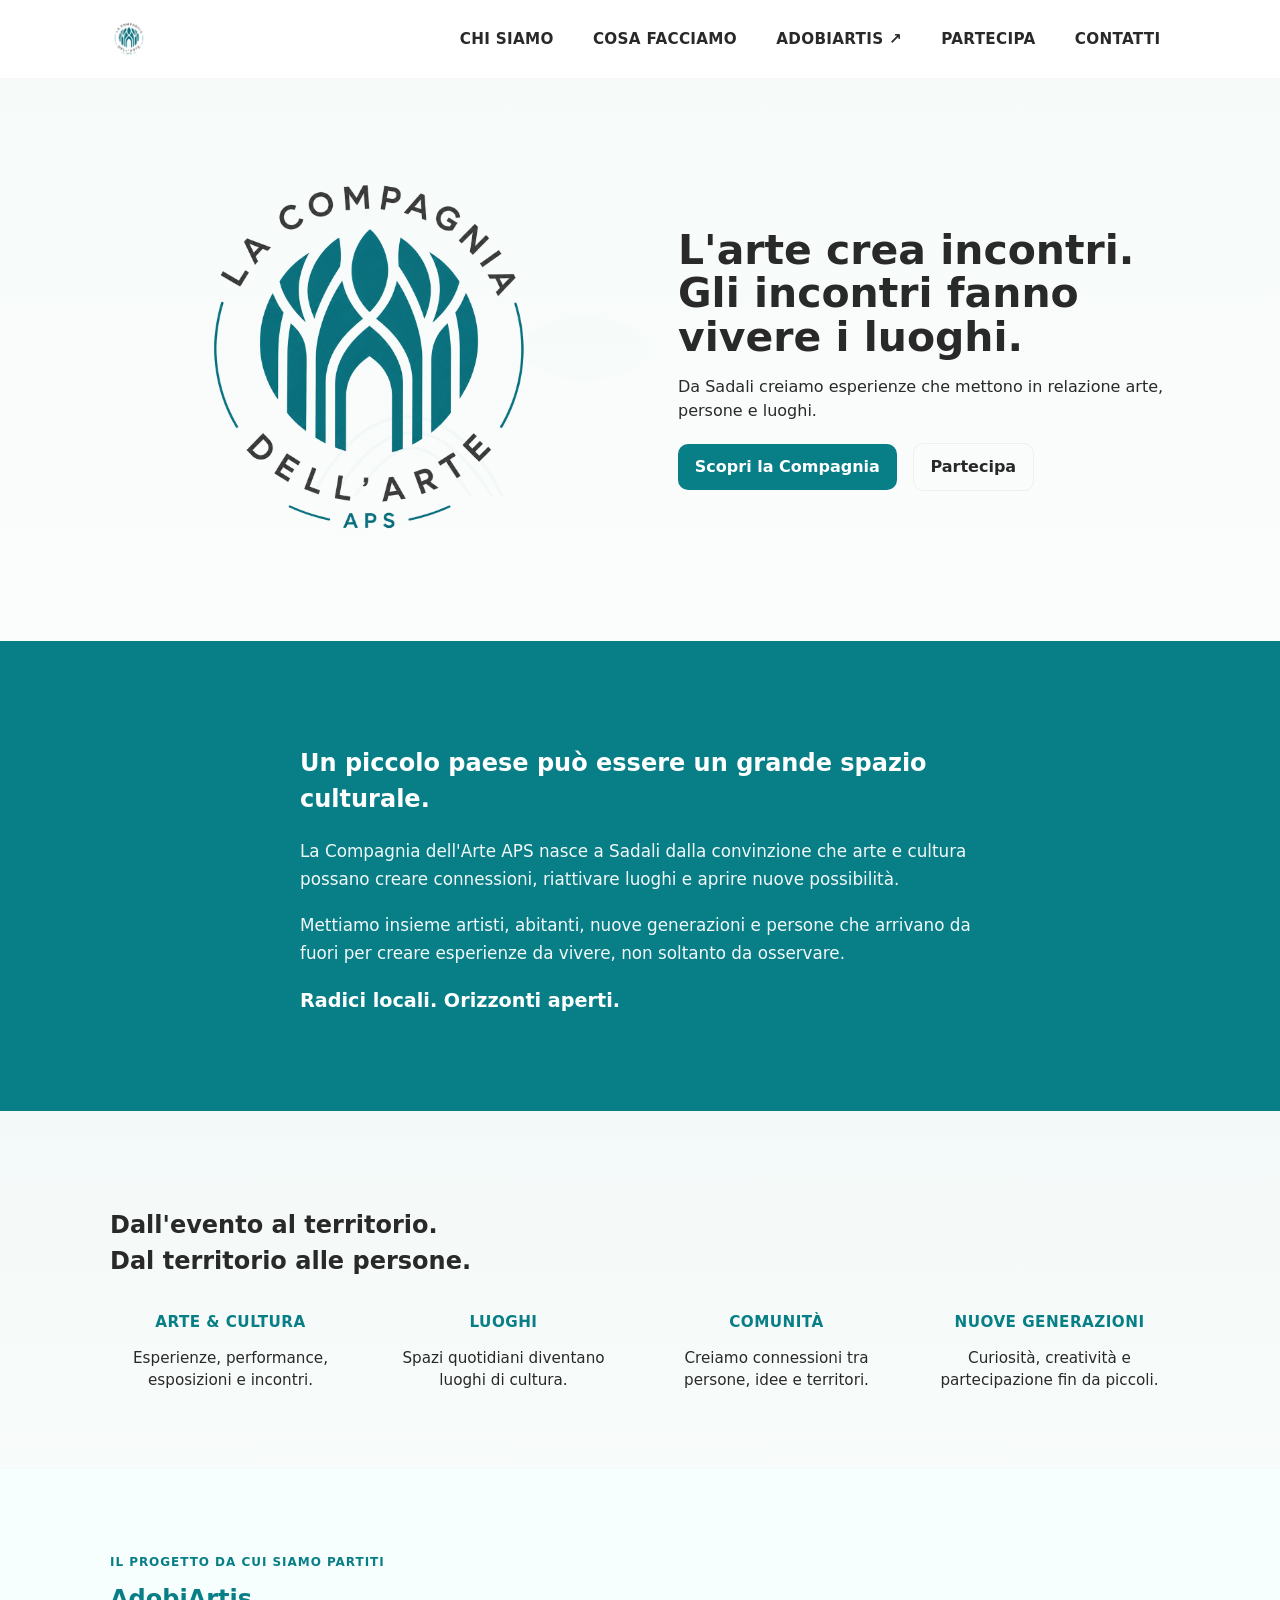
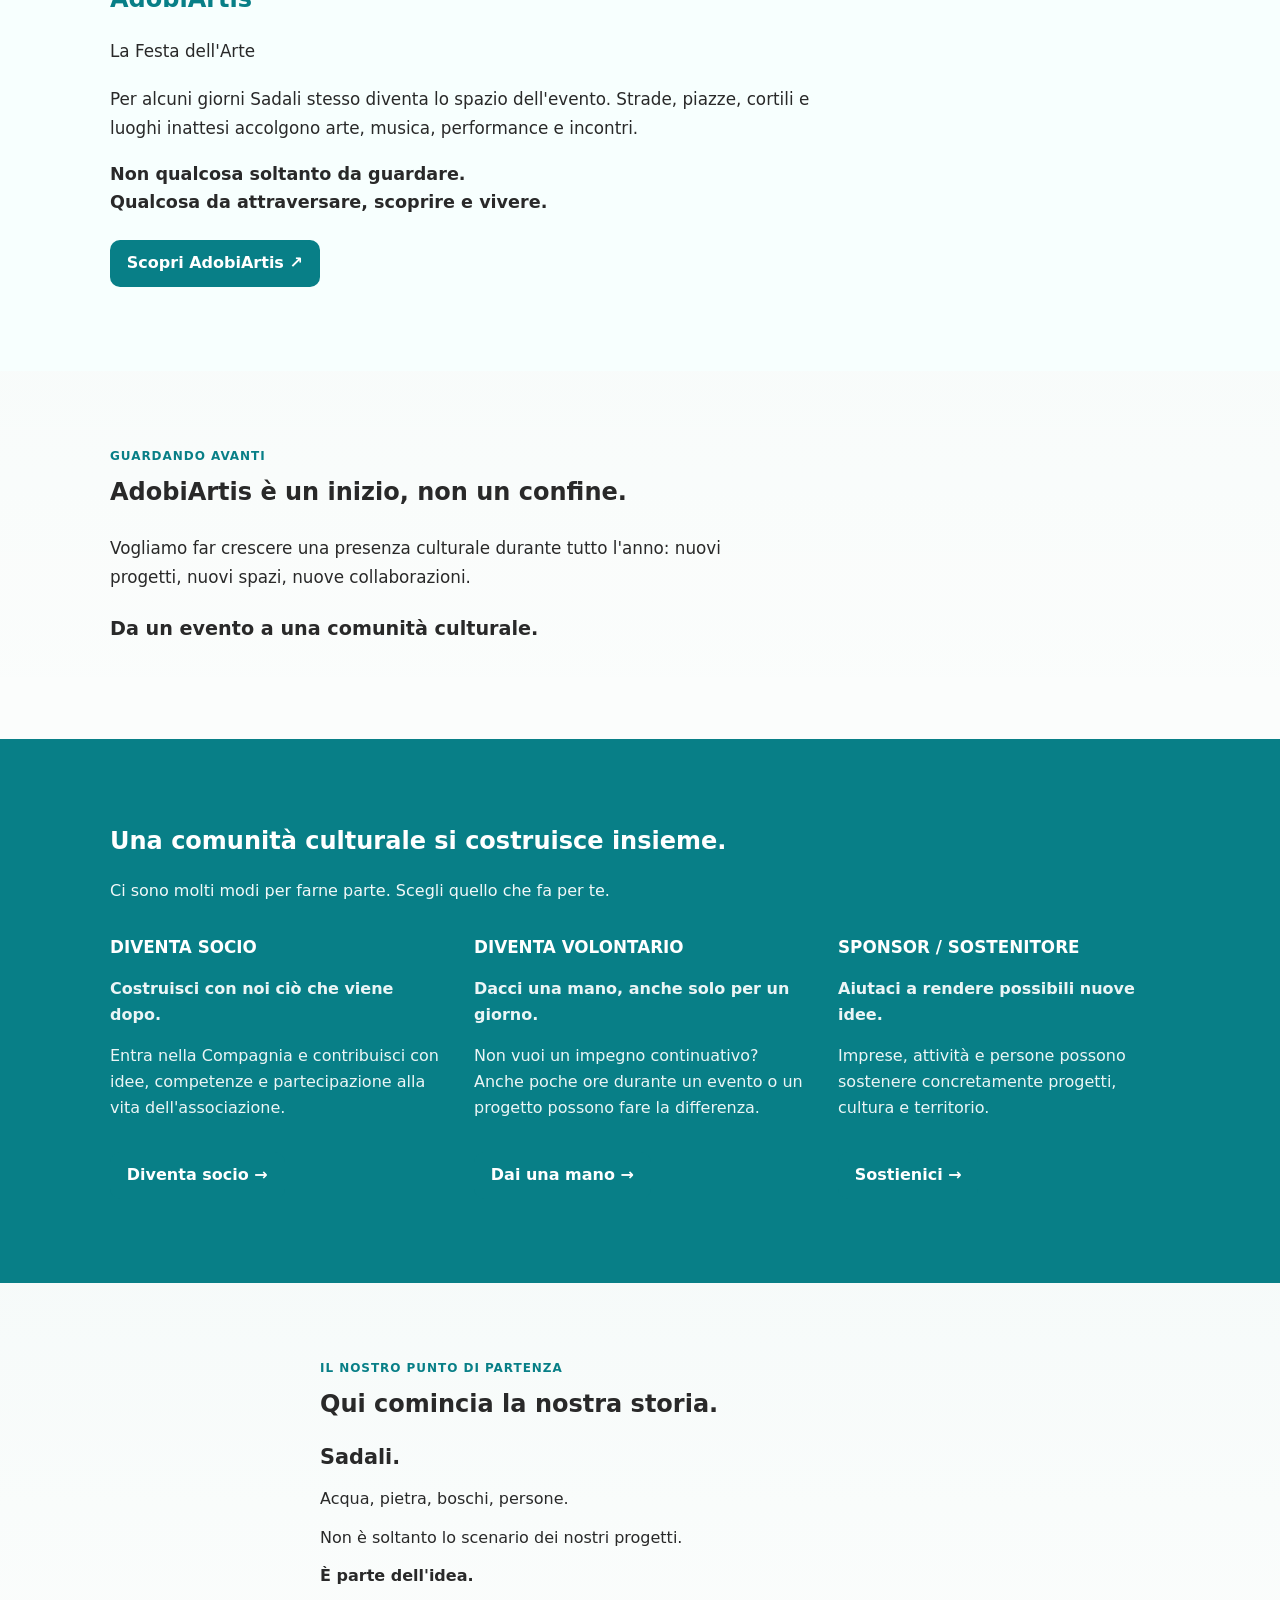
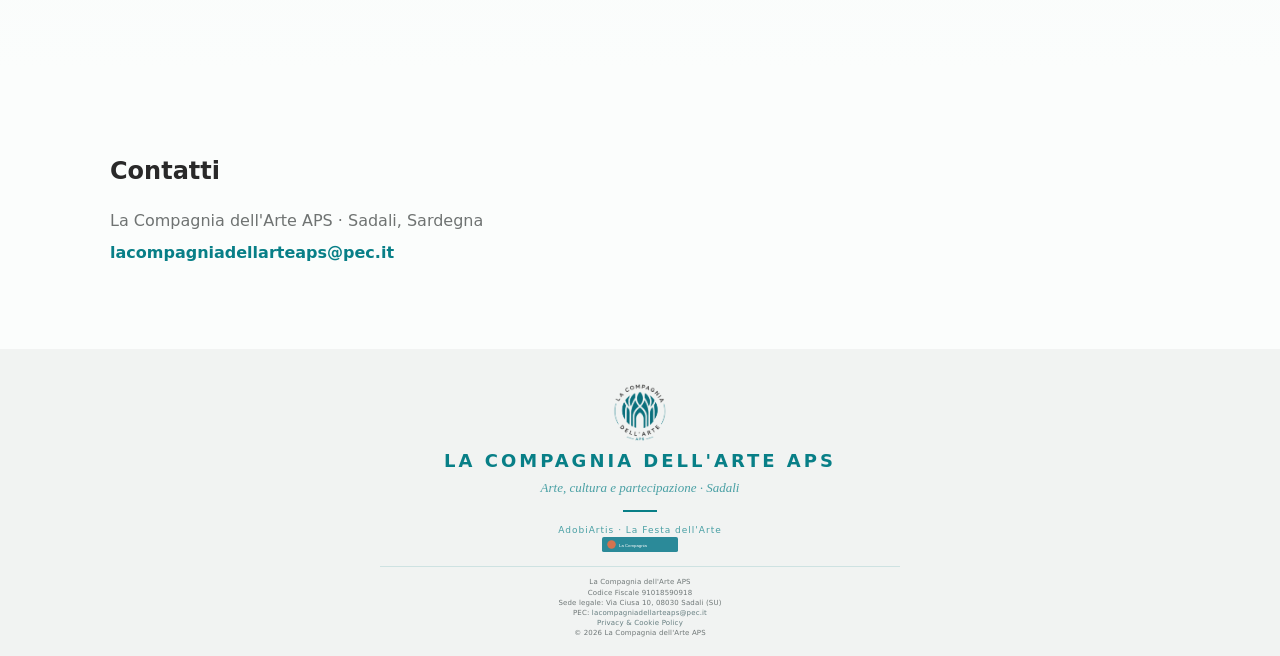
==== commit a252a99d: "Update index.html" ====
--- a/index.html
+++ b/index.html
@@ -1,249 +1,766 @@
 <!doctype html>
 <html lang="it">
+
 <head>
   <meta charset="utf-8">
-  <meta name="viewport" content="width=device-width,initial-scale=1">
+  <meta name="viewport" content="width=device-width, initial-scale=1">
+
   <title>La Compagnia dell'Arte APS | Sadali</title>
-  <meta name="description" content="La Compagnia dell'Arte APS nasce a Sadali per creare esperienze che mettono in relazione arte, persone e luoghi.">
-
+
+  <meta
+    name="description"
+    content="La Compagnia dell'Arte APS nasce a Sadali per creare esperienze che mettono in relazione arte, persone e luoghi."
+  >
+
+  <!-- Open Graph -->
   <meta property="og:title" content="La Compagnia dell'Arte APS | Sadali">
-  <meta property="og:description" content="Arte, cultura e partecipazione nel cuore della Sardegna.">
+  <meta
+    property="og:description"
+    content="Arte, cultura e partecipazione nel cuore della Sardegna."
+  >
   <meta property="og:type" content="website">
-  <meta property="og:image" content="https://LaCompagniaDellArteAPS.github.io/associazione/assets/La_Compagnia_dell_Arte_APS_logo_transparent.png">
-
+  <meta
+    property="og:image"
+    content="https://LaCompagniaDellArteAPS.github.io/associazione/assets/La_Compagnia_dell_Arte_APS_logo_transparent.png"
+  >
+
+  <!-- Twitter / Social Preview -->
   <meta name="twitter:card" content="summary_large_image">
   <meta name="twitter:title" content="La Compagnia dell'Arte APS | Sadali">
-  <meta name="twitter:description" content="Arte, cultura e partecipazione nel cuore della Sardegna.">
-  <meta name="twitter:image" content="https://LaCompagniaDellArteAPS.github.io/associazione/assets/La_Compagnia_dell_Arte_APS_logo_transparent.png">
-
-  <link rel="image_src" href="assets/La_Compagnia_dell_Arte_APS_logo_transparent.png">
-  <link rel="icon" href="assets/La_Compagnia_dell_Arte_APS_logo_transparent.png" type="image/png">
+  <meta
+    name="twitter:description"
+    content="Arte, cultura e partecipazione nel cuore della Sardegna."
+  >
+  <meta
+    name="twitter:image"
+    content="https://LaCompagniaDellArteAPS.github.io/associazione/assets/La_Compagnia_dell_Arte_APS_logo_transparent.png"
+  >
+
+  <!-- Icons -->
+  <link
+    rel="image_src"
+    href="assets/La_Compagnia_dell_Arte_APS_logo_transparent.png"
+  >
+
+  <link
+    rel="icon"
+    href="assets/La_Compagnia_dell_Arte_APS_logo_transparent.png"
+    type="image/png"
+  >
+
+  <!-- Styles -->
   <link rel="stylesheet" href="css/style.css">
 </head>
+
+
 <body>
+
+  <!-- =====================================================
+       NAVIGATION
+  ====================================================== -->
+
   <header id="navbar" class="navbar">
+
     <div class="container nav-inner">
-      <a class="brand" href="#hero">
-        <img src="assets/La_Compagnia_dell_Arte_APS_logo_transparent.png" alt="La Compagnia dell'Arte — logo" class="logo compact header-logo">
+
+      <a
+        class="brand"
+        href="#hero"
+        aria-label="La Compagnia dell'Arte APS — Home"
+      >
+        <img
+          src="assets/La_Compagnia_dell_Arte_APS_logo_transparent.png"
+          alt="La Compagnia dell'Arte APS"
+          class="logo compact header-logo"
+        >
       </a>
 
-      <nav id="navMenu" class="nav-menu" aria-label="Principale">
+
+      <nav
+        id="navMenu"
+        class="nav-menu"
+        aria-label="Navigazione principale"
+      >
         <ul>
-          <li><a class="nav-link" href="#about">CHI SIAMO</a></li>
-          <li><a class="nav-link" href="#work">COSA FACCIAMO</a></li>
-          <li><a class="nav-link" href="https://lacompagniadellarteaps.github.io/AdobiArtis2026" target="_blank" rel="noopener noreferrer">ADOBIARTIS</a></li>
-          <li><a class="nav-link" href="#participate">PARTECIPA</a></li>
-          <li><a class="nav-link" href="#contact">CONTATTI</a></li>
+
+          <li>
+            <a class="nav-link" href="#about">
+              CHI SIAMO
+            </a>
+          </li>
+
+          <li>
+            <a class="nav-link" href="#work">
+              COSA FACCIAMO
+            </a>
+          </li>
+
+          <li>
+            <a
+              class="nav-link"
+              href="https://lacompagniadellarteaps.github.io/AdobiArtis2026/"
+              target="_blank"
+              rel="noopener noreferrer"
+            >
+              ADOBIARTIS ↗
+            </a>
+          </li>
+
+          <li>
+            <a class="nav-link" href="#participate">
+              PARTECIPA
+            </a>
+          </li>
+
+          <li>
+            <a class="nav-link" href="#contact">
+              CONTATTI
+            </a>
+          </li>
+
         </ul>
       </nav>
 
-      <button id="hamburger" class="hamburger" aria-label="Apri menu" aria-controls="navMenu" aria-expanded="false">
+
+      <button
+        id="hamburger"
+        class="hamburger"
+        type="button"
+        aria-label="Apri menu"
+        aria-controls="navMenu"
+        aria-expanded="false"
+      >
         <span></span>
         <span></span>
         <span></span>
       </button>
+
     </div>
+
   </header>
 
+
+  <!-- =====================================================
+       MAIN
+  ====================================================== -->
+
   <main>
-    <!-- HERO -->
-    <section id="hero" class="hero section" aria-labelledby="hero-title">
+
+
+    <!-- ===================================================
+         HERO
+    ==================================================== -->
+
+    <section
+      id="hero"
+      class="hero section"
+      aria-labelledby="hero-title"
+    >
+
       <div class="container hero-grid">
-        <div class="hero-visual logo-panel" aria-hidden="true">
-          <img src="assets/La_Compagnia_dell_Arte_APS_logo_transparent.png" alt="La Compagnia dell'Arte — logo" class="logo hero-logo">
-          <img src="assets/hero-shape.svg" alt="Decorazione" class="hero-graphics" aria-hidden="true">
-        </div>
+
+        <div class="hero-visual logo-panel">
+
+          <img
+            src="assets/La_Compagnia_dell_Arte_APS_logo_transparent.png"
+            alt="La Compagnia dell'Arte APS"
+            class="logo hero-logo"
+          >
+
+          <img
+            src="assets/hero-shape.svg"
+            alt=""
+            class="hero-graphics"
+            aria-hidden="true"
+          >
+
+        </div>
+
 
         <div class="hero-content">
-          <h1 id="hero-title">L'arte crea incontri.<br>Gli incontri fanno vivere i luoghi.</h1>
-          <p class="lead">Da Sadali creiamo esperienze che mettono in relazione arte, persone e luoghi.</p>
-
-          <p class="hero-ctas">
-            <a class="btn primary" href="#about">Scopri la Compagnia</a>
-            <a class="btn ghost" href="#participate">Partecipa</a>
+
+          <h1 id="hero-title">
+            L'arte crea incontri.<br>
+            Gli incontri fanno vivere i luoghi.
+          </h1>
+
+          <p class="lead">
+            Da Sadali creiamo esperienze che mettono in relazione
+            arte, persone e luoghi.
           </p>
-        </div>
-      </div>
+
+          <div class="hero-ctas">
+
+            <a
+              class="btn primary"
+              href="#about"
+            >
+              Scopri la Compagnia
+            </a>
+
+            <a
+              class="btn ghost"
+              href="#participate"
+            >
+              Partecipa
+            </a>
+
+          </div>
+
+        </div>
+
+      </div>
+
     </section>
 
-    <!-- CHI SIAMO -->
-    <section id="about" class="section about" aria-labelledby="about-title">
+
+    <!-- ===================================================
+         CHI SIAMO
+    ==================================================== -->
+
+    <section
+      id="about"
+      class="section about"
+      aria-labelledby="about-title"
+    >
+
       <div class="container about-content">
-        <div class="section-label">LA COMPAGNIA</div>
-        <h2 id="about-title">Un piccolo paese può essere un grande spazio culturale.</h2>
+
+        <div class="section-label">
+          LA COMPAGNIA
+        </div>
+
+        <h2 id="about-title">
+          Un piccolo paese può essere un grande spazio culturale.
+        </h2>
+
         <div class="about-text">
-          <p>La Compagnia dell'Arte APS nasce a Sadali dalla convinzione che arte e cultura possano creare connessioni, riattivare luoghi e aprire nuove possibilità.</p>
-          <p>Mettiamo insieme artisti, abitanti, nuove generazioni e persone che arrivano da fuori per creare esperienze da vivere, non soltanto da osservare.</p>
-          <h3>Radici locali. Orizzonti aperti.</h3>
-        </div>
-      </div>
+
+          <p>
+            La Compagnia dell'Arte APS nasce a Sadali dalla convinzione
+            che arte e cultura possano creare connessioni, riattivare
+            luoghi e aprire nuove possibilità.
+          </p>
+
+          <p>
+            Mettiamo insieme artisti, abitanti, nuove generazioni e
+            persone che arrivano da fuori per creare esperienze da
+            vivere, non soltanto da osservare.
+          </p>
+
+          <h3>
+            Radici locali. Orizzonti aperti.
+          </h3>
+
+        </div>
+
+      </div>
+
     </section>
 
-    <!-- COSA FACCIAMO -->
-    <section id="work" class="section work" aria-labelledby="work-title">
+
+    <!-- ===================================================
+         COSA FACCIAMO
+    ==================================================== -->
+
+    <section
+      id="work"
+      class="section work"
+      aria-labelledby="work-title"
+    >
+
       <div class="container">
-        <h2 id="work-title">Dall'evento al territorio. Dal territorio alle persone.</h2>
+
+        <h2 id="work-title">
+          Dall'evento al territorio.<br>
+          Dal territorio alle persone.
+        </h2>
+
 
         <div class="work-grid">
+
           <article class="work-item">
-            <h3>ARTE &amp; CULTURA</h3>
-            <p>Esperienze, performance, esposizioni e incontri.</p>
+
+            <h3>
+              ARTE &amp; CULTURA
+            </h3>
+
+            <p>
+              Esperienze, performance, esposizioni e incontri.
+            </p>
+
           </article>
 
+
           <article class="work-item">
-            <h3>LUOGHI</h3>
-            <p>Spazi quotidiani diventano luoghi di cultura.</p>
+
+            <h3>
+              LUOGHI
+            </h3>
+
+            <p>
+              Spazi quotidiani diventano luoghi di cultura.
+            </p>
+
           </article>
 
+
           <article class="work-item">
-            <h3>COMUNITÀ</h3>
-            <p>Creiamo connessioni tra persone, idee e territori.</p>
+
+            <h3>
+              COMUNITÀ
+            </h3>
+
+            <p>
+              Creiamo connessioni tra persone, idee e territori.
+            </p>
+
           </article>
 
+
           <article class="work-item">
-            <h3>NUOVE GENERAZIONI</h3>
-            <p>Curiosità, creatività e partecipazione fin da piccoli.</p>
+
+            <h3>
+              NUOVE GENERAZIONI
+            </h3>
+
+            <p>
+              Curiosità, creatività e partecipazione fin da piccoli.
+            </p>
+
           </article>
-        </div>
-      </div>
+
+        </div>
+
+      </div>
+
     </section>
 
-    <!-- ADOBIARTIS -->
-    <section id="adobiartis" class="section adobiartis" aria-labelledby="adobiartis-title">
-      <div class="container adobiartis-layout">
+
+    <!-- ===================================================
+         ADOBIARTIS
+    ==================================================== -->
+
+    <section
+      id="adobiartis"
+      class="section adobiartis"
+      aria-labelledby="adobiartis-title"
+    >
+
+      <div class="container">
+
         <div class="adobiartis-content">
-          <div class="section-label">IL PROGETTO DA CUI SIAMO PARTITI</div>
-          <h2 id="adobiartis-title">AdobiArtis</h2>
-          <p class="lead">La Festa dell'Arte</p>
-
-          <p>Per alcuni giorni Sadali stesso diventa lo spazio dell'evento. Strade, piazze, cortili e luoghi inattesi accolgono arte, musica, performance e incontri.</p>
-
-          <h3 class="adobiartis-highlight">Non qualcosa soltanto da guardare.<br>Qualcosa da attraversare, scoprire e vivere.</h3>
-
-          <p class="cta-row">
-            <a class="btn primary" href="https://lacompagniadellarteaps.github.io/AdobiArtis2026" target="_blank" rel="noopener noreferrer">Scopri AdobiArtis ↗</a>
+
+          <div class="section-label">
+            IL PROGETTO DA CUI SIAMO PARTITI
+          </div>
+
+          <h2 id="adobiartis-title">
+            AdobiArtis
+          </h2>
+
+          <p class="lead">
+            La Festa dell'Arte
           </p>
-        </div>
-      </div>
+
+          <p>
+            Per alcuni giorni Sadali stesso diventa lo spazio
+            dell'evento. Strade, piazze, cortili e luoghi inattesi
+            accolgono arte, musica, performance e incontri.
+          </p>
+
+          <h3 class="adobiartis-highlight">
+            Non qualcosa soltanto da guardare.<br>
+            Qualcosa da attraversare, scoprire e vivere.
+          </h3>
+
+          <div class="cta-row">
+
+            <a
+              class="btn primary"
+              href="https://lacompagniadellarteaps.github.io/AdobiArtis2026/"
+              target="_blank"
+              rel="noopener noreferrer"
+            >
+              Scopri AdobiArtis ↗
+            </a>
+
+          </div>
+
+        </div>
+
+      </div>
+
     </section>
 
-    <!-- GUARDANDO AVANTI -->
-    <section id="future" class="section future" aria-labelledby="future-title">
+
+    <!-- ===================================================
+         GUARDANDO AVANTI
+    ==================================================== -->
+
+    <section
+      id="future"
+      class="section future"
+      aria-labelledby="future-title"
+    >
+
       <div class="container">
-        <div class="section-label">GUARDANDO AVANTI</div>
-        <h2 id="future-title">AdobiArtis è un inizio, non un confine.</h2>
-        <p class="future-text">Vogliamo far crescere una presenza culturale durante tutto l'anno: nuovi progetti, nuovi spazi, nuove collaborazioni.</p>
-        <h3 class="future-manifesto">Da un evento a una comunità culturale.</h3>
-      </div>
+
+        <div class="section-label">
+          GUARDANDO AVANTI
+        </div>
+
+        <h2 id="future-title">
+          AdobiArtis è un inizio, non un confine.
+        </h2>
+
+        <p class="future-text">
+          Vogliamo far crescere una presenza culturale durante tutto
+          l'anno: nuovi progetti, nuovi spazi, nuove collaborazioni.
+        </p>
+
+        <h3 class="future-manifesto">
+          Da un evento a una comunità culturale.
+        </h3>
+
+      </div>
+
     </section>
 
-    <!-- PARTECIPA -->
-    <section id="participate" class="section participate" aria-labelledby="participate-title">
+
+    <!-- ===================================================
+         PARTECIPA
+    ==================================================== -->
+
+    <section
+      id="participate"
+      class="section participate"
+      aria-labelledby="participate-title"
+    >
+
       <div class="container">
-        <h2 id="participate-title">Una comunità culturale si costruisce insieme.</h2>
-        <p class="lead participate-intro">Ci sono molti modi per farne parte. Scegli quello che fa per te.</p>
+
+        <h2 id="participate-title">
+          Una comunità culturale si costruisce insieme.
+        </h2>
+
+        <p class="lead participate-intro">
+          Ci sono molti modi per farne parte.
+          Scegli quello che fa per te.
+        </p>
+
 
         <div class="participate-grid">
-          <div class="participate-card">
-            <h3>DIVENTA SOCIO</h3>
-            <p><strong>Costruisci con noi ciò che viene dopo.</strong></p>
-            <p>Entra nella Compagnia e contribuisci con idee, competenze e partecipazione alla vita dell'associazione.</p>
-            <p class="participate-actions">
-              <a class="btn primary" href="mailto:lacompagniadellarteaps@pec.it?subject=Diventa%20socio%20-%20La%20Compagnia%20dell%27Arte">Diventa socio →</a>
-            </p>
-          </div>
-
-          <div class="participate-card">
-            <h3>DIVENTA VOLONTARIO</h3>
-            <p><strong>Dacci una mano, anche solo per un giorno.</strong></p>
-            <p>Non vuoi un impegno continuativo? Anche poche ore durante un evento o un progetto possono fare la differenza.</p>
-            <p class="participate-actions">
-              <a class="btn primary" href="mailto:lacompagniadellarteaps@pec.it?subject=Volontariato%20-%20Disponibilità">Dai una mano →</a>
-            </p>
-          </div>
-
-          <div class="participate-card">
-            <h3>SPONSOR / SOSTENITORE</h3>
-            <p><strong>Aiutaci a rendere possibili nuove idee.</strong></p>
-            <p>Imprese, attività e persone possono sostenere concretamente progetti, cultura e territorio.</p>
-            <p class="participate-actions">
-              <a class="btn primary" href="mailto:lacompagniadellarteaps@pec.it?subject=Sostegno%20e%20Sponsor%20-%20Info">Sostienici →</a>
-            </p>
-          </div>
-        </div>
-      </div>
+
+
+          <!-- SOCIO -->
+
+          <article class="participate-card">
+
+            <h3>
+              DIVENTA SOCIO
+            </h3>
+
+            <p>
+              <strong>
+                Costruisci con noi ciò che viene dopo.
+              </strong>
+            </p>
+
+            <p>
+              Entra nella Compagnia e contribuisci con idee,
+              competenze e partecipazione alla vita
+              dell'associazione.
+            </p>
+
+            <div class="participate-actions">
+
+              <a
+                class="btn primary"
+                href="mailto:lacompagniadellarteaps@pec.it?subject=Diventa%20socio%20-%20La%20Compagnia%20dell%27Arte"
+              >
+                Diventa socio →
+              </a>
+
+            </div>
+
+          </article>
+
+
+          <!-- VOLONTARIO -->
+
+          <article class="participate-card">
+
+            <h3>
+              DIVENTA VOLONTARIO
+            </h3>
+
+            <p>
+              <strong>
+                Dacci una mano, anche solo per un giorno.
+              </strong>
+            </p>
+
+            <p>
+              Non vuoi un impegno continuativo? Anche poche ore
+              durante un evento o un progetto possono fare la
+              differenza.
+            </p>
+
+            <div class="participate-actions">
+
+              <a
+                class="btn primary"
+                href="mailto:lacompagniadellarteaps@pec.it?subject=Volontariato%20-%20Disponibilità"
+              >
+                Dai una mano →
+              </a>
+
+            </div>
+
+          </article>
+
+
+          <!-- SPONSOR -->
+
+          <article class="participate-card">
+
+            <h3>
+              SPONSOR / SOSTENITORE
+            </h3>
+
+            <p>
+              <strong>
+                Aiutaci a rendere possibili nuove idee.
+              </strong>
+            </p>
+
+            <p>
+              Imprese, attività e persone possono sostenere
+              concretamente progetti, cultura e territorio.
+            </p>
+
+            <div class="participate-actions">
+
+              <a
+                class="btn primary"
+                href="mailto:lacompagniadellarteaps@pec.it?subject=Sostegno%20e%20Sponsor%20-%20Info"
+              >
+                Sostienici →
+              </a>
+
+            </div>
+
+          </article>
+
+
+        </div>
+
+      </div>
+
     </section>
 
-    <!-- SADALI -->
-    <section id="sadali" class="section sadali" aria-labelledby="sadali-title">
+
+    <!-- ===================================================
+         SADALI
+    ==================================================== -->
+
+    <section
+      id="sadali"
+      class="section sadali"
+      aria-labelledby="sadali-title"
+    >
+
       <div class="container sadali-content">
-        <div class="section-label">IL NOSTRO PUNTO DI PARTENZA</div>
-        <h2 id="sadali-title">Qui comincia la nostra storia.</h2>
+
+        <div class="section-label">
+          IL NOSTRO PUNTO DI PARTENZA
+        </div>
+
+        <h2 id="sadali-title">
+          Qui comincia la nostra storia.
+        </h2>
 
         <div class="sadali-text">
-          <h3>Sadali.</h3>
-          <p>Acqua, pietra, boschi, persone.</p>
-          <p>Non è soltanto lo scenario dei nostri progetti.</p>
-          <p><strong>È parte dell'idea.</strong></p>
-        </div>
-      </div>
+
+          <h3>
+            Sadali.
+          </h3>
+
+          <p>
+            Acqua, pietra, boschi, persone.
+          </p>
+
+          <p>
+            Non è soltanto lo scenario dei nostri progetti.
+          </p>
+
+          <p>
+            <strong>
+              È parte dell'idea.
+            </strong>
+          </p>
+
+        </div>
+
+      </div>
+
     </section>
 
-    <!-- CONTACT -->
-    <section id="contact" class="section contact" aria-labelledby="contact-title">
+
+    <!-- ===================================================
+         CONTATTI
+    ==================================================== -->
+
+    <section
+      id="contact"
+      class="section contact"
+      aria-labelledby="contact-title"
+    >
+
       <div class="container">
-        <h2 id="contact-title">Contatti</h2>
-        <p>La Compagnia dell'Arte APS — Sadali, Sardegna</p>
-        <p><a href="mailto:lacompagniadellarteaps@pec.it">lacompagniadellarteaps@pec.it</a></p>
-      </div>
+
+        <h2 id="contact-title">
+          Contatti
+        </h2>
+
+        <p>
+          La Compagnia dell'Arte APS · Sadali, Sardegna
+        </p>
+
+        <p>
+          <a href="mailto:lacompagniadellarteaps@pec.it">
+            lacompagniadellarteaps@pec.it
+          </a>
+        </p>
+
+      </div>
+
     </section>
+
+
   </main>
 
+
+  <!-- =====================================================
+       FOOTER
+       Same composition as AdobiArtis,
+       with reversed brand hierarchy.
+  ====================================================== -->
+
   <footer>
+
     <div class="footer-content">
+
+
+      <!-- PRIMARY BRAND -->
+
       <div class="footer-center">
 
         <div class="footer-logo footer-logo-left">
-          <img src="assets/La_Compagnia_dell_Arte_APS_logo_transparent.png" alt="La Compagnia dell'Arte APS">
-        </div>
+
+          <img
+            src="assets/La_Compagnia_dell_Arte_APS_logo_transparent.png"
+            alt="La Compagnia dell'Arte APS"
+          >
+
+        </div>
+
 
         <div class="footer-brand">
           LA COMPAGNIA DELL'ARTE APS
         </div>
 
+
         <div class="footer-subtitle">
           Arte, cultura e partecipazione · Sadali
         </div>
 
-        <div class="footer-line"></div>
+
+        <div
+          class="footer-line"
+          aria-hidden="true"
+        ></div>
+
+
+        <!-- SECONDARY PROJECT -->
 
         <div class="footer-organizer">
           AdobiArtis · La Festa dell'Arte
         </div>
 
-        <div class="footer-logo footer-logo-right">
-          <a href="https://lacompagniadellarteaps.github.io/AdobiArtis2026" target="_blank" rel="noopener noreferrer">
-            <img src="assets/logo.svg" alt="AdobiArtis">
+
+        <a
+          class="footer-project-link footer-logo footer-logo-right"
+          href="https://lacompagniadellarteaps.github.io/AdobiArtis2026/"
+          target="_blank"
+          rel="noopener noreferrer"
+          aria-label="Visita AdobiArtis – La Festa dell'Arte"
+        >
+
+          <img
+            src="assets/logo.svg"
+            alt="AdobiArtis – La Festa dell'Arte"
+          >
+
+        </a>
+
+      </div>
+
+
+      <!-- COMBINED LEGAL BLOCK -->
+
+      <div class="footer-legal">
+
+        <div>
+          La Compagnia dell'Arte APS
+        </div>
+
+        <div>
+          Codice Fiscale 91018590918
+        </div>
+
+        <div>
+          Sede legale: Via Ciusa 10, 08030 Sadali (SU)
+        </div>
+
+        <div>
+          PEC:
+          <a href="mailto:lacompagniadellarteaps@pec.it">
+            lacompagniadellarteaps@pec.it
           </a>
         </div>
 
-      </div>
-
-      <div class="footer-legal">
-        <div>La Compagnia dell'Arte APS</div>
-        <div>Codice Fiscale 91018590918</div>
-        <div>Sede legale: Via Ciusa 10, 08030 Sadali (SU)</div>
-        <div>PEC: lacompagniadellarteaps@pec.it</div>
 
         <div class="footer-legal-links">
-          <a href="privacy.html">Privacy Policy</a> · <a href="cookie-policy.html">Cookie Policy</a> · <a href="disclaimer.html">Disclaimer</a>
-        </div>
-
-        <div>© 2026 La Compagnia dell'Arte APS</div>
-      </div>
+
+          <a href="privacy.html">
+            Privacy &amp; Cookie Policy
+          </a>
+
+        </div>
+
+
+        <div class="footer-copyright">
+          © 2026 La Compagnia dell'Arte APS
+        </div>
+
+      </div>
+
+
     </div>
+
   </footer>
 
-  <script src="js/main.js" defer></script>
+
+  <!-- =====================================================
+       JAVASCRIPT
+  ====================================================== -->
+
+  <script
+    src="js/main.js"
+    defer
+  ></script>
+
 </body>
 </html>
--- a/css/style.css
+++ b/css/style.css
@@ -1,170 +1,1271 @@
-/* CI update: stronger teal presence, logo used from assets/La_Compagnia_dell_Arte_APS_logo_transparent.png */
-:root{
+/* =========================================================
+   LA COMPAGNIA DELL'ARTE APS
+   Main stylesheet
+========================================================= */
+
+:root {
   --teal: #087F87;
   --teal-900: #065b5b;
   --teal-soft: rgba(8,127,135,0.08);
+
   --text: #292929;
   --muted: #6f7372;
+
   --bg: #fbfdfc;
-  --card:#ffffff;
+  --card: #ffffff;
+
   --shadow: 0 8px 28px rgba(16,22,26,0.06);
-  --container-width:1100px;
-  --radius:10px;
+
+  --container-width: 1100px;
+  --radius: 10px;
+
+  /* Footer */
   --footer-bg: #F1F3F2;
   --footer-text: #087F87;
-  --footer-muted: rgba(8,127,135,0.78);
+  --footer-muted: rgba(8,127,135,0.72);
   --footer-divider: rgba(8,127,135,0.15);
 }
 
-*{box-sizing:border-box}
-html,body{height:100%}
-body{
-  margin:0;font-family:Inter, system-ui, -apple-system, "Segoe UI", Roboto, "Helvetica Neue", Arial;
-  background:var(--bg);
-  color:var(--text);line-height:1.5;opacity:1;transition:opacity .4s ease;
-}
-.container{max-width:var(--container-width);margin:0 auto;padding:1.25rem}
-
-.navbar{position:sticky;top:0;z-index:40;background:rgba(255,255,255,0.9);backdrop-filter:saturate(120%) blur(4px);border-bottom:1px solid rgba(16,22,26,0.04);transition:background .25s ease,box-shadow .25s ease}
-.nav-inner{display:flex;align-items:center;justify-content:space-between;gap:1rem}
-.brand{display:flex;gap:.75rem;align-items:center;text-decoration:none;color:inherit}
-.logo{height:48px}
-.logo.compact{height:38px}
-.logo.small{height:44px}
-
-.nav-menu ul{list-style:none;margin:0;padding:0;display:flex;gap:1.25rem;align-items:center}
-.nav-menu a{color:var(--text);text-decoration:none;padding:.4rem .6rem;border-radius:6px;font-weight:700;font-size:.95rem;letter-spacing:.02em}
-.nav-menu a:hover,.nav-menu a:focus{color:var(--teal)}
-
-.hamburger{display:none;background:none;border:0;padding:.25rem;cursor:pointer}
-.hamburger span{display:block;width:26px;height:2px;background:var(--text);margin:5px 0;transition:all .25s ease}
-.hamburger.active span:nth-child(1){transform:translateY(7px) rotate(45deg)}
-.hamburger.active span:nth-child(2){opacity:0}
-.hamburger.active span:nth-child(3){transform:translateY(-7px) rotate(-45deg)}
-
-.navbar.scrolled{box-shadow:0 10px 32px rgba(16,22,26,0.06)}
-
-.hero{padding:5.2rem 0;min-height:62vh;display:flex;align-items:center;background:linear-gradient(180deg, rgba(8,127,135,0.02) 0%, var(--bg) 100%)}
-.hero-grid{display:grid;grid-template-columns:520px 1fr;gap:3rem;align-items:center}
-.logo-panel{display:flex;align-items:center;justify-content:center;position:relative}
-.hero-logo{max-width:420px;height:auto;display:block}
-.hero-graphics{position:absolute;inset:auto;right:-40px;bottom:-20px;width:420px;opacity:.18;pointer-events:none}
-
-.hero-content h1{font-size:clamp(1.6rem,3.2vw,2.6rem);margin:0 0 .8rem;font-weight:800;line-height:1.06;color:var(--text)}
-.lead{color:var(--text);margin-bottom:1.25rem;max-width:56ch}
-.hero-ctas{display:flex;gap:1rem;align-items:center;flex-wrap:wrap}
-
-.btn{display:inline-block;padding:.7rem 1.05rem;border-radius:10px;text-decoration:none;font-weight:800;border:0;font-size:1rem}
-.btn.primary{background:var(--teal);color:#fff;box-shadow:none}
-.btn.primary:hover{background:var(--teal-900)}
-.btn.ghost{background:transparent;border:1px solid rgba(41,41,41,0.06);color:var(--text)}
-.btn.ghost:hover{border-color:var(--teal);color:var(--teal)}
-
-.section{padding:3.2rem 0}
-.section-label{font-size:.75rem;letter-spacing:.08em;font-weight:800;text-transform:uppercase;color:var(--teal);margin-bottom:.6rem}
-.grid{display:grid;grid-template-columns:repeat(3,1fr);gap:1.25rem}
-.card{background:var(--card);padding:1.25rem;border-radius:var(--radius);box-shadow:var(--shadow);transition:transform .28s ease}
-.card h3,.card h4{margin-top:0}
-
-.about{background:var(--teal);color:#fff;padding:3.5rem 0}
-.about-content{max-width:720px;margin:0 auto}
-.about h2{color:#fff;margin-top:0}
-.about-text p{color:rgba(255,255,255,0.95);font-size:1.05rem;line-height:1.7}
-.about-text h3{color:#fff;font-weight:700;font-size:1.2rem}
-
-.work{background:linear-gradient(180deg, rgba(8,127,135,0.03), rgba(8,127,135,0.01));padding:3.5rem 0}
-.work h2{color:var(--text);margin-bottom:2rem}
-.work-grid{display:grid;grid-template-columns:repeat(4,1fr);gap:2rem}
-.work-item{text-align:center}
-.work-item h3{color:var(--teal);font-size:.95rem;font-weight:700;letter-spacing:.03em;margin:0 0 .8rem}
-.work-item p{color:var(--text);font-size:.95rem;margin:0;line-height:1.5}
-
-.adobiartis{background:#f7fffe;border-top:1px solid rgba(8,127,135,0.03);padding:4rem 0}
-.adobiartis-content{max-width:720px}
-.adobiartis h2{color:var(--teal);margin-top:0}
-.adobiartis p{color:var(--text);font-size:1.05rem;line-height:1.7}
-.adobiartis-highlight{color:var(--text);font-weight:700;font-size:1.1rem;line-height:1.6}
-.cta-row{display:flex;flex-wrap:wrap;gap:1rem;margin-top:1.5rem}
-
-.future{background:linear-gradient(180deg, rgba(8,127,135,0.01), rgba(255,255,255,0));padding:3.5rem 0}
-.future h2{color:var(--text);margin-top:0}
-.future-text{max-width:680px;font-size:1.05rem;color:var(--text);line-height:1.7;margin:1.5rem 0}
-.future-manifesto{color:var(--text);font-weight:700;font-size:1.2rem;line-height:1.5;margin-top:1.5rem}
-
-.participate{background:var(--teal);color:#fff;padding:4rem 0}
-.participate h2{color:#fff;margin-top:0}
-.participate-intro{color:rgba(255,255,255,0.95);margin-bottom:2rem}
-.participate-grid{display:grid;grid-template-columns:repeat(3,1fr);gap:2rem;margin-top:2rem}
-.participate-card{background:transparent;border-radius:0;padding:0;color:#fff;box-shadow:none;display:flex;flex-direction:column;justify-content:flex-start;min-height:auto}
-.participate-card h3{margin:0 0 1rem;color:#fff;font-size:1.05rem;font-weight:700}
-.participate-card p{color:rgba(255,255,255,0.92);margin:0 0 1rem;line-height:1.6}
-.participate-card p strong{font-weight:700}
-.participate-actions{margin-top:auto;padding-top:1rem}
-.participate-actions a{display:inline-block}
-
-.sadali{background:linear-gradient(180deg, rgba(8,127,135,0.02), rgba(255,255,255,0.02));padding:3.5rem 0}
-.sadali-content{max-width:680px}
-.sadali h2{color:var(--text);margin-top:0}
-.sadali-text h3{color:var(--text);font-size:1.3rem;font-weight:700;margin:1rem 0 .8rem}
-.sadali-text p{color:var(--text);font-size:1rem;margin:0 0 .8rem;line-height:1.6}
-
-.contact{background:var(--bg);padding:3.5rem 0}
-.contact h2{margin-top:0}
-.contact p{color:var(--muted);margin:.5rem 0}
-.contact a{color:var(--teal);text-decoration:none;font-weight:700}
-.contact a:hover{text-decoration:underline}
-
-/* FOOTER: layout inspired by AdobiArtis footer structure, with association CI colors */
-footer{border-top:1px solid var(--footer-divider)}
-.footer-content{background:var(--footer-bg);color:var(--footer-text);padding:2.2rem 1.25rem 1.8rem}
-.footer-brand-area{max-width:var(--container-width);margin:0 auto;display:flex;align-items:flex-start;gap:1.5rem;margin-bottom:2rem;padding-bottom:2rem;border-bottom:1px solid var(--footer-divider)}
-.footer-logo{flex:0 0 auto}
-.footer-logo img{width:100px;height:auto;display:block}
-.footer-tagline{margin:0;color:var(--footer-text);font-size:.95rem;line-height:1.5;flex:1}
-
-.footer-legal{max-width:var(--container-width);margin:0 auto 1.5rem;padding:0 0;display:grid;grid-template-columns:repeat(4,1fr);gap:2.5rem;color:var(--footer-muted)}
-.footer-legal .legal-col{min-width:0}
-.footer-legal .legal-col strong{display:block;color:var(--footer-text);font-weight:700;font-size:.9rem;letter-spacing:.05em;margin-bottom:.6rem}
-.footer-legal .legal-col p{margin:0;font-size:.9rem;line-height:1.6}
-.footer-legal a{color:var(--footer-text);text-decoration:none;font-weight:700}
-.footer-legal a:hover{text-decoration:underline;opacity:.85}
-
-.footer-bottom{max-width:var(--container-width);margin:0 auto;padding:0;border-top:1px solid var(--footer-divider);padding-top:1rem;color:var(--footer-muted);font-size:.88rem;text-align:center}
-
-.scroll-fade{opacity:0;transform:translateY(10px);transition:opacity .6s ease,transform .6s ease}
-.scroll-fade.visible{opacity:1;transform:none}
-
-.legal-page{max-width:920px;margin:0 auto;padding:3rem 1.25rem 4rem}
-.legal-page h1,.legal-page h2,.legal-page h3{color:var(--text)}
-.legal-page p,.legal-page li{color:#2d2d2d;line-height:1.7}
-.legal-page .legal-back{display:inline-block;margin-bottom:1rem;color:var(--teal);font-weight:700;text-decoration:none}
-.legal-page .page-intro{margin-bottom:2rem}
-.legal-page .legal-meta{background:var(--teal-soft);border-left:3px solid var(--teal);padding:1rem 1.2rem;border-radius:8px;margin:1rem 0}
-
-@media (max-width:1000px){
-  .hero-grid{grid-template-columns:1fr;gap:2rem}
-  .logo-panel{order:2}
-  .hero-content{order:1}
-  .grid{grid-template-columns:1fr 1fr}
-  .work-grid{grid-template-columns:repeat(2,1fr)}
-  .nav-menu{position:fixed;right:0;top:0;height:100vh;background:rgba(255,255,255,0.98);width:260px;transform:translateX(100%);transition:transform .28s ease;padding-top:6rem}
-  .nav-menu ul{flex-direction:column;padding:1rem}
-  .nav-menu.active{transform:translateX(0)}
-  .hamburger{display:block}
-  .participate-grid{grid-template-columns:repeat(2,1fr)}
-  .footer-legal{grid-template-columns:repeat(2,1fr)}
-}
-
-@media (max-width:600px){
-  .grid{grid-template-columns:1fr}
-  .contact .form-grid{grid-template-columns:1fr}
-  .logo.compact{height:32px}
-  .hero-graphics{display:none}
-  .work-grid{grid-template-columns:1fr;gap:1.5rem}
-  .participate-grid{grid-template-columns:1fr}
-  .footer-brand-area{flex-direction:column;align-items:center;text-align:center;gap:1rem}
-  .footer-logo img{width:85px}
-  .footer-legal{grid-template-columns:1fr;gap:1.5rem}
-}
-
-a:focus{outline:3px solid rgba(8,127,135,0.12);outline-offset:3px}
+
+/* =========================================================
+   BASE
+========================================================= */
+
+* {
+  box-sizing: border-box;
+}
+
+html,
+body {
+  height: 100%;
+}
+
+body {
+  margin: 0;
+
+  font-family:
+    Inter,
+    system-ui,
+    -apple-system,
+    "Segoe UI",
+    Roboto,
+    "Helvetica Neue",
+    Arial,
+    sans-serif;
+
+  background: var(--bg);
+  color: var(--text);
+
+  line-height: 1.5;
+
+  opacity: 1;
+  transition: opacity .4s ease;
+}
+
+.container {
+  max-width: var(--container-width);
+  margin: 0 auto;
+  padding: 1.25rem;
+}
+
+
+/* =========================================================
+   NAVIGATION
+========================================================= */
+
+.navbar {
+  position: sticky;
+  top: 0;
+  z-index: 40;
+
+  background: rgba(255,255,255,0.9);
+
+  backdrop-filter:
+    saturate(120%)
+    blur(4px);
+
+  border-bottom:
+    1px solid rgba(16,22,26,0.04);
+
+  transition:
+    background .25s ease,
+    box-shadow .25s ease;
+}
+
+.nav-inner {
+  display: flex;
+  align-items: center;
+  justify-content: space-between;
+
+  gap: 1rem;
+}
+
+.brand {
+  display: flex;
+  gap: .75rem;
+
+  align-items: center;
+
+  text-decoration: none;
+  color: inherit;
+}
+
+.logo {
+  height: 48px;
+}
+
+.logo.compact {
+  height: 38px;
+}
+
+.logo.small {
+  height: 44px;
+}
+
+.nav-menu ul {
+  list-style: none;
+
+  margin: 0;
+  padding: 0;
+
+  display: flex;
+  gap: 1.25rem;
+
+  align-items: center;
+}
+
+.nav-menu a {
+  color: var(--text);
+
+  text-decoration: none;
+
+  padding: .4rem .6rem;
+
+  border-radius: 6px;
+
+  font-weight: 700;
+  font-size: .95rem;
+
+  letter-spacing: .02em;
+}
+
+.nav-menu a:hover,
+.nav-menu a:focus {
+  color: var(--teal);
+}
+
+.hamburger {
+  display: none;
+
+  background: none;
+  border: 0;
+
+  padding: .25rem;
+
+  cursor: pointer;
+}
+
+.hamburger span {
+  display: block;
+
+  width: 26px;
+  height: 2px;
+
+  background: var(--text);
+
+  margin: 5px 0;
+
+  transition: all .25s ease;
+}
+
+.hamburger.active span:nth-child(1) {
+  transform:
+    translateY(7px)
+    rotate(45deg);
+}
+
+.hamburger.active span:nth-child(2) {
+  opacity: 0;
+}
+
+.hamburger.active span:nth-child(3) {
+  transform:
+    translateY(-7px)
+    rotate(-45deg);
+}
+
+.navbar.scrolled {
+  box-shadow:
+    0 10px 32px rgba(16,22,26,0.06);
+}
+
+
+/* =========================================================
+   HERO
+========================================================= */
+
+.hero {
+  padding: 5.2rem 0;
+
+  min-height: 62vh;
+
+  display: flex;
+  align-items: center;
+
+  background:
+    linear-gradient(
+      180deg,
+      rgba(8,127,135,0.02) 0%,
+      var(--bg) 100%
+    );
+}
+
+.hero-grid {
+  display: grid;
+
+  grid-template-columns:
+    520px 1fr;
+
+  gap: 3rem;
+
+  align-items: center;
+}
+
+.logo-panel {
+  display: flex;
+
+  align-items: center;
+  justify-content: center;
+
+  position: relative;
+}
+
+.hero-logo {
+  max-width: 420px;
+
+  height: auto;
+
+  display: block;
+}
+
+.hero-graphics {
+  position: absolute;
+
+  inset: auto;
+
+  right: -40px;
+  bottom: -20px;
+
+  width: 420px;
+
+  opacity: .18;
+
+  pointer-events: none;
+}
+
+.hero-content h1 {
+  font-size:
+    clamp(
+      1.6rem,
+      3.2vw,
+      2.6rem
+    );
+
+  margin:
+    0 0 .8rem;
+
+  font-weight: 800;
+
+  line-height: 1.06;
+
+  color: var(--text);
+}
+
+.lead {
+  color: var(--text);
+
+  margin-bottom: 1.25rem;
+
+  max-width: 56ch;
+}
+
+.hero-ctas {
+  display: flex;
+
+  gap: 1rem;
+
+  align-items: center;
+
+  flex-wrap: wrap;
+}
+
+
+/* =========================================================
+   BUTTONS
+========================================================= */
+
+.btn {
+  display: inline-block;
+
+  padding:
+    .7rem 1.05rem;
+
+  border-radius: 10px;
+
+  text-decoration: none;
+
+  font-weight: 800;
+  font-size: 1rem;
+
+  border: 0;
+}
+
+.btn.primary {
+  background: var(--teal);
+
+  color: #fff;
+
+  box-shadow: none;
+}
+
+.btn.primary:hover {
+  background: var(--teal-900);
+}
+
+.btn.ghost {
+  background: transparent;
+
+  border:
+    1px solid rgba(41,41,41,0.06);
+
+  color: var(--text);
+}
+
+.btn.ghost:hover {
+  border-color: var(--teal);
+
+  color: var(--teal);
+}
+
+
+/* =========================================================
+   GENERAL SECTIONS
+========================================================= */
+
+.section {
+  padding: 3.2rem 0;
+}
+
+.section-label {
+  font-size: .75rem;
+
+  letter-spacing: .08em;
+
+  font-weight: 800;
+
+  text-transform: uppercase;
+
+  color: var(--teal);
+
+  margin-bottom: .6rem;
+}
+
+.grid {
+  display: grid;
+
+  grid-template-columns:
+    repeat(3,1fr);
+
+  gap: 1.25rem;
+}
+
+.card {
+  background: var(--card);
+
+  padding: 1.25rem;
+
+  border-radius: var(--radius);
+
+  box-shadow: var(--shadow);
+
+  transition:
+    transform .28s ease;
+}
+
+.card h3,
+.card h4 {
+  margin-top: 0;
+}
+
+
+/* =========================================================
+   ABOUT
+========================================================= */
+
+.about {
+  background: var(--teal);
+
+  color: #fff;
+
+  padding: 3.5rem 0;
+}
+
+.about-content {
+  max-width: 720px;
+
+  margin: 0 auto;
+}
+
+.about h2 {
+  color: #fff;
+
+  margin-top: 0;
+}
+
+.about-text p {
+  color:
+    rgba(255,255,255,0.95);
+
+  font-size: 1.05rem;
+
+  line-height: 1.7;
+}
+
+.about-text h3 {
+  color: #fff;
+
+  font-weight: 700;
+
+  font-size: 1.2rem;
+}
+
+
+/* =========================================================
+   WHAT WE DO
+========================================================= */
+
+.work {
+  background:
+    linear-gradient(
+      180deg,
+      rgba(8,127,135,0.03),
+      rgba(8,127,135,0.01)
+    );
+
+  padding: 3.5rem 0;
+}
+
+.work h2 {
+  color: var(--text);
+
+  margin-bottom: 2rem;
+}
+
+.work-grid {
+  display: grid;
+
+  grid-template-columns:
+    repeat(4,1fr);
+
+  gap: 2rem;
+}
+
+.work-item {
+  text-align: center;
+}
+
+.work-item h3 {
+  color: var(--teal);
+
+  font-size: .95rem;
+
+  font-weight: 700;
+
+  letter-spacing: .03em;
+
+  margin:
+    0 0 .8rem;
+}
+
+.work-item p {
+  color: var(--text);
+
+  font-size: .95rem;
+
+  margin: 0;
+
+  line-height: 1.5;
+}
+
+
+/* =========================================================
+   ADOBIARTIS
+========================================================= */
+
+.adobiartis {
+  background: #f7fffe;
+
+  border-top:
+    1px solid rgba(8,127,135,0.03);
+
+  padding: 4rem 0;
+}
+
+.adobiartis-content {
+  max-width: 720px;
+}
+
+.adobiartis h2 {
+  color: var(--teal);
+
+  margin-top: 0;
+}
+
+.adobiartis p {
+  color: var(--text);
+
+  font-size: 1.05rem;
+
+  line-height: 1.7;
+}
+
+.adobiartis-highlight {
+  color: var(--text);
+
+  font-weight: 700;
+
+  font-size: 1.1rem;
+
+  line-height: 1.6;
+}
+
+.cta-row {
+  display: flex;
+
+  flex-wrap: wrap;
+
+  gap: 1rem;
+
+  margin-top: 1.5rem;
+}
+
+
+/* =========================================================
+   FUTURE
+========================================================= */
+
+.future {
+  background:
+    linear-gradient(
+      180deg,
+      rgba(8,127,135,0.01),
+      rgba(255,255,255,0)
+    );
+
+  padding: 3.5rem 0;
+}
+
+.future h2 {
+  color: var(--text);
+
+  margin-top: 0;
+}
+
+.future-text {
+  max-width: 680px;
+
+  font-size: 1.05rem;
+
+  color: var(--text);
+
+  line-height: 1.7;
+
+  margin:
+    1.5rem 0;
+}
+
+.future-manifesto {
+  color: var(--text);
+
+  font-weight: 700;
+
+  font-size: 1.2rem;
+
+  line-height: 1.5;
+
+  margin-top: 1.5rem;
+}
+
+
+/* =========================================================
+   PARTICIPATE
+========================================================= */
+
+.participate {
+  background: var(--teal);
+
+  color: #fff;
+
+  padding: 4rem 0;
+}
+
+.participate h2 {
+  color: #fff;
+
+  margin-top: 0;
+}
+
+.participate-intro {
+  color:
+    rgba(255,255,255,0.95);
+
+  margin-bottom: 2rem;
+}
+
+.participate-grid {
+  display: grid;
+
+  grid-template-columns:
+    repeat(3,1fr);
+
+  gap: 2rem;
+
+  margin-top: 2rem;
+}
+
+.participate-card {
+  background: transparent;
+
+  border-radius: 0;
+
+  padding: 0;
+
+  color: #fff;
+
+  box-shadow: none;
+
+  display: flex;
+
+  flex-direction: column;
+
+  justify-content: flex-start;
+
+  min-height: auto;
+}
+
+.participate-card h3 {
+  margin:
+    0 0 1rem;
+
+  color: #fff;
+
+  font-size: 1.05rem;
+
+  font-weight: 700;
+}
+
+.participate-card p {
+  color:
+    rgba(255,255,255,0.92);
+
+  margin:
+    0 0 1rem;
+
+  line-height: 1.6;
+}
+
+.participate-card p strong {
+  font-weight: 700;
+}
+
+.participate-actions {
+  margin-top: auto;
+
+  padding-top: 1rem;
+}
+
+.participate-actions a {
+  display: inline-block;
+}
+
+
+/* =========================================================
+   SADALI
+========================================================= */
+
+.sadali {
+  background:
+    linear-gradient(
+      180deg,
+      rgba(8,127,135,0.02),
+      rgba(255,255,255,0.02)
+    );
+
+  padding: 3.5rem 0;
+}
+
+.sadali-content {
+  max-width: 680px;
+}
+
+.sadali h2 {
+  color: var(--text);
+
+  margin-top: 0;
+}
+
+.sadali-text h3 {
+  color: var(--text);
+
+  font-size: 1.3rem;
+
+  font-weight: 700;
+
+  margin:
+    1rem 0 .8rem;
+}
+
+.sadali-text p {
+  color: var(--text);
+
+  font-size: 1rem;
+
+  margin:
+    0 0 .8rem;
+
+  line-height: 1.6;
+}
+
+
+/* =========================================================
+   CONTACT
+========================================================= */
+
+.contact {
+  background: var(--bg);
+
+  padding: 3.5rem 0;
+}
+
+.contact h2 {
+  margin-top: 0;
+}
+
+.contact p {
+  color: var(--muted);
+
+  margin: .5rem 0;
+}
+
+.contact a {
+  color: var(--teal);
+
+  text-decoration: none;
+
+  font-weight: 700;
+}
+
+.contact a:hover {
+  text-decoration: underline;
+}
+
+
+/* =========================================================
+   FOOTER
+   Same structural language as AdobiArtis.
+   La Compagnia = primary brand.
+   AdobiArtis = secondary project.
+========================================================= */
+
+footer {
+  padding:
+    30px 20px 18px;
+
+  background:
+    var(--footer-bg);
+
+  color:
+    var(--footer-text);
+
+  text-align: center;
+}
+
+
+/* Main centered footer stack */
+
+.footer-content {
+  max-width: 960px;
+
+  margin: 0 auto;
+
+  display: flex;
+
+  flex-direction: column;
+
+  align-items: center;
+
+  justify-content: center;
+
+  gap: 12px;
+}
+
+
+/* Primary brand area */
+
+.footer-center {
+  width: 100%;
+
+  display: flex;
+
+  flex-direction: column;
+
+  align-items: center;
+
+  justify-content: center;
+
+  text-align: center;
+}
+
+
+/* Shared logo container */
+
+.footer-logo {
+  display: flex;
+
+  align-items: center;
+
+  justify-content: center;
+}
+
+
+/* =========================================================
+   PRIMARY LOGO — LA COMPAGNIA
+========================================================= */
+
+.footer-logo-left img {
+  display: block;
+
+  width: auto;
+
+  height: auto;
+
+  max-width: 88px;
+
+  max-height: 68px;
+
+  object-fit: contain;
+
+  margin: 0 auto;
+}
+
+
+/* =========================================================
+   PRIMARY BRAND
+========================================================= */
+
+.footer-brand {
+  margin: 0;
+
+  font-size: 18px;
+
+  font-weight: 700;
+
+  letter-spacing: 3px;
+
+  color:
+    var(--footer-text);
+
+  text-align: center;
+}
+
+.footer-subtitle {
+  margin-top: 4px;
+
+  font-family:
+    Georgia,
+    "Times New Roman",
+    serif;
+
+  font-style: italic;
+
+  font-size: 13px;
+
+  color:
+    var(--footer-muted);
+
+  text-align: center;
+}
+
+
+/* Short teal divider */
+
+.footer-line {
+  width: 34px;
+
+  height: 2px;
+
+  background:
+    var(--teal);
+
+  margin:
+    12px auto;
+}
+
+
+/* =========================================================
+   SECONDARY PROJECT — ADOBIARTIS
+========================================================= */
+
+.footer-organizer {
+  margin: 0;
+
+  font-size: 9px;
+
+  letter-spacing: 1px;
+
+  color:
+    var(--footer-muted);
+
+  text-align: center;
+}
+
+.footer-project-link {
+  display: inline-flex;
+
+  flex-direction: column;
+
+  align-items: center;
+
+  justify-content: center;
+
+  color: inherit;
+
+  text-decoration: none;
+}
+
+.footer-project-link:visited {
+  color: inherit;
+}
+
+.footer-project-link:hover,
+.footer-project-link:focus {
+  color: var(--teal);
+}
+
+
+/* Smaller AdobiArtis logo */
+
+.footer-logo-right img {
+  display: block;
+
+  width: auto;
+
+  height: auto;
+
+  max-width: 76px;
+
+  max-height: 58px;
+
+  object-fit: contain;
+
+  margin: 0 auto;
+}
+
+
+/* =========================================================
+   COMBINED LEGAL FOOTER
+========================================================= */
+
+.footer-legal {
+  width: 100%;
+
+  max-width: 520px;
+
+  margin:
+    2px auto 0;
+
+  padding-top: 10px;
+
+  display: block;
+
+  border-top:
+    1px solid var(--footer-divider);
+
+  color: #6f7777;
+
+  font-size: 7px;
+
+  line-height: 1.45;
+
+  letter-spacing: .15px;
+
+  text-align: center;
+}
+
+.footer-legal div {
+  display: block;
+
+  width: 100%;
+
+  margin: 0;
+
+  text-align: center;
+}
+
+.footer-legal a,
+.footer-legal a:visited {
+  color: #667e80;
+
+  text-decoration: none;
+
+  font-weight: 400;
+}
+
+.footer-legal a:hover,
+.footer-legal a:focus {
+  color:
+    var(--teal);
+}
+
+.footer-legal-links {
+  margin-top: 3px;
+}
+
+.footer-legal-links a {
+  color: #667e80;
+
+  font-weight: 400;
+
+  letter-spacing: .2px;
+}
+
+.footer-copyright {
+  margin-top: 3px;
+}
+
+
+/* =========================================================
+   SCROLL ANIMATION
+========================================================= */
+
+.scroll-fade {
+  opacity: 0;
+
+  transform:
+    translateY(10px);
+
+  transition:
+    opacity .6s ease,
+    transform .6s ease;
+}
+
+.scroll-fade.visible {
+  opacity: 1;
+
+  transform: none;
+}
+
+
+/* =========================================================
+   LEGAL PAGE
+========================================================= */
+
+.legal-page {
+  max-width: 920px;
+
+  margin: 0 auto;
+
+  padding:
+    3rem 1.25rem 4rem;
+}
+
+.legal-page h1,
+.legal-page h2,
+.legal-page h3 {
+  color:
+    var(--text);
+}
+
+.legal-page p,
+.legal-page li {
+  color: #2d2d2d;
+
+  line-height: 1.7;
+}
+
+.legal-page .legal-back {
+  display: inline-block;
+
+  margin-bottom: 1rem;
+
+  color:
+    var(--teal);
+
+  font-weight: 700;
+
+  text-decoration: none;
+}
+
+.legal-page .page-intro {
+  margin-bottom: 2rem;
+}
+
+.legal-page .legal-meta {
+  background:
+    var(--teal-soft);
+
+  border-left:
+    3px solid var(--teal);
+
+  padding:
+    1rem 1.2rem;
+
+  border-radius: 8px;
+
+  margin:
+    1rem 0;
+}
+
+
+/* =========================================================
+   TABLET
+========================================================= */
+
+@media (max-width: 1000px) {
+
+  .hero-grid {
+    grid-template-columns: 1fr;
+
+    gap: 2rem;
+  }
+
+  .logo-panel {
+    order: 2;
+  }
+
+  .hero-content {
+    order: 1;
+  }
+
+  .grid {
+    grid-template-columns:
+      1fr 1fr;
+  }
+
+  .work-grid {
+    grid-template-columns:
+      repeat(2,1fr);
+  }
+
+  .nav-menu {
+    position: fixed;
+
+    right: 0;
+    top: 0;
+
+    height: 100vh;
+
+    background:
+      rgba(255,255,255,0.98);
+
+    width: 260px;
+
+    transform:
+      translateX(100%);
+
+    transition:
+      transform .28s ease;
+
+    padding-top: 6rem;
+  }
+
+  .nav-menu ul {
+    flex-direction: column;
+
+    padding: 1rem;
+  }
+
+  .nav-menu.active {
+    transform:
+      translateX(0);
+  }
+
+  .hamburger {
+    display: block;
+  }
+
+  .participate-grid {
+    grid-template-columns:
+      repeat(2,1fr);
+  }
+}
+
+
+/* =========================================================
+   MOBILE
+========================================================= */
+
+@media (max-width: 600px) {
+
+  .grid {
+    grid-template-columns: 1fr;
+  }
+
+  .contact .form-grid {
+    grid-template-columns: 1fr;
+  }
+
+  .logo.compact {
+    height: 32px;
+  }
+
+  .hero-graphics {
+    display: none;
+  }
+
+  .work-grid {
+    grid-template-columns: 1fr;
+
+    gap: 1.5rem;
+  }
+
+  .participate-grid {
+    grid-template-columns: 1fr;
+  }
+
+  /*
+     No footer grid changes here.
+     Footer remains the same centered
+     vertical composition on mobile.
+  */
+
+  .footer-brand {
+    font-size: 16px;
+
+    letter-spacing: 2px;
+  }
+
+  .footer-logo-left img {
+    max-width: 82px;
+
+    max-height: 64px;
+  }
+
+  .footer-logo-right img {
+    max-width: 68px;
+
+    max-height: 54px;
+  }
+}
+
+
+/* =========================================================
+   ACCESSIBILITY
+========================================================= */
+
+a:focus {
+  outline:
+    3px solid rgba(8,127,135,0.12);
+
+  outline-offset: 3px;
+}
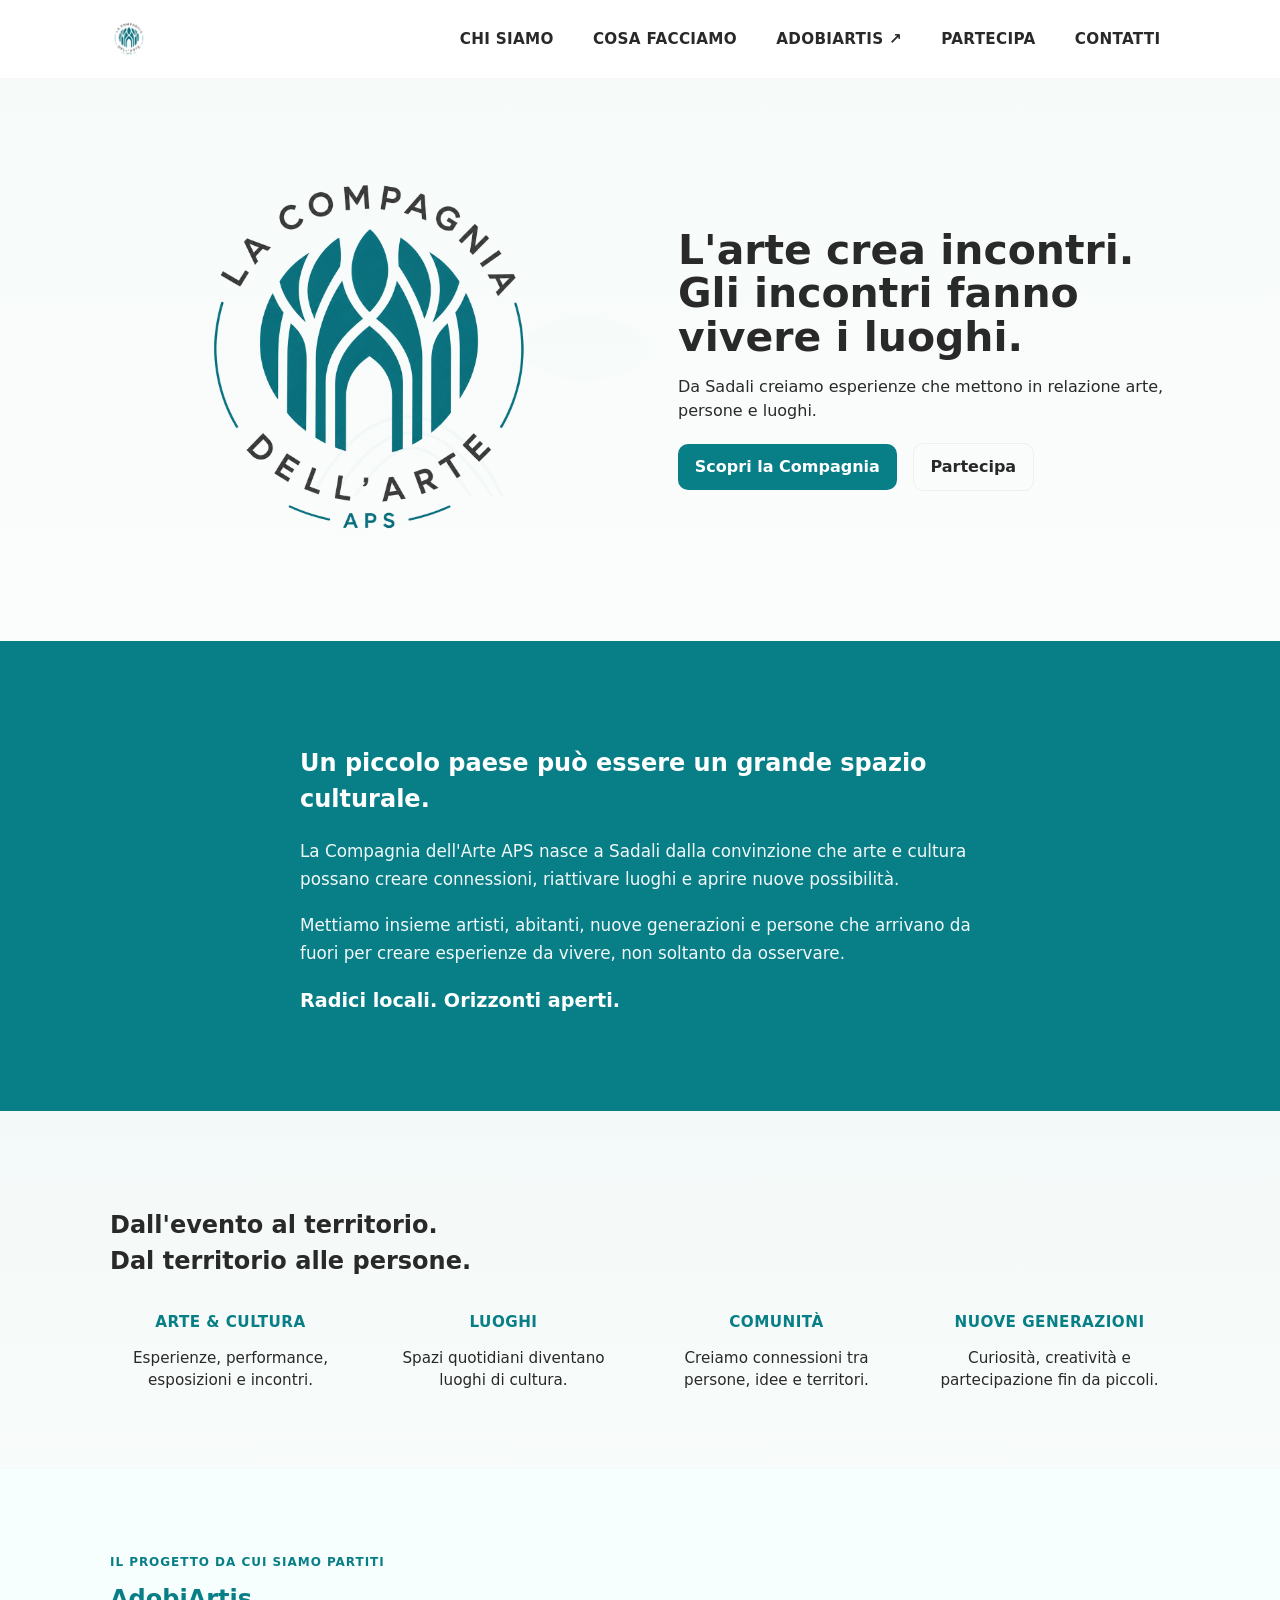
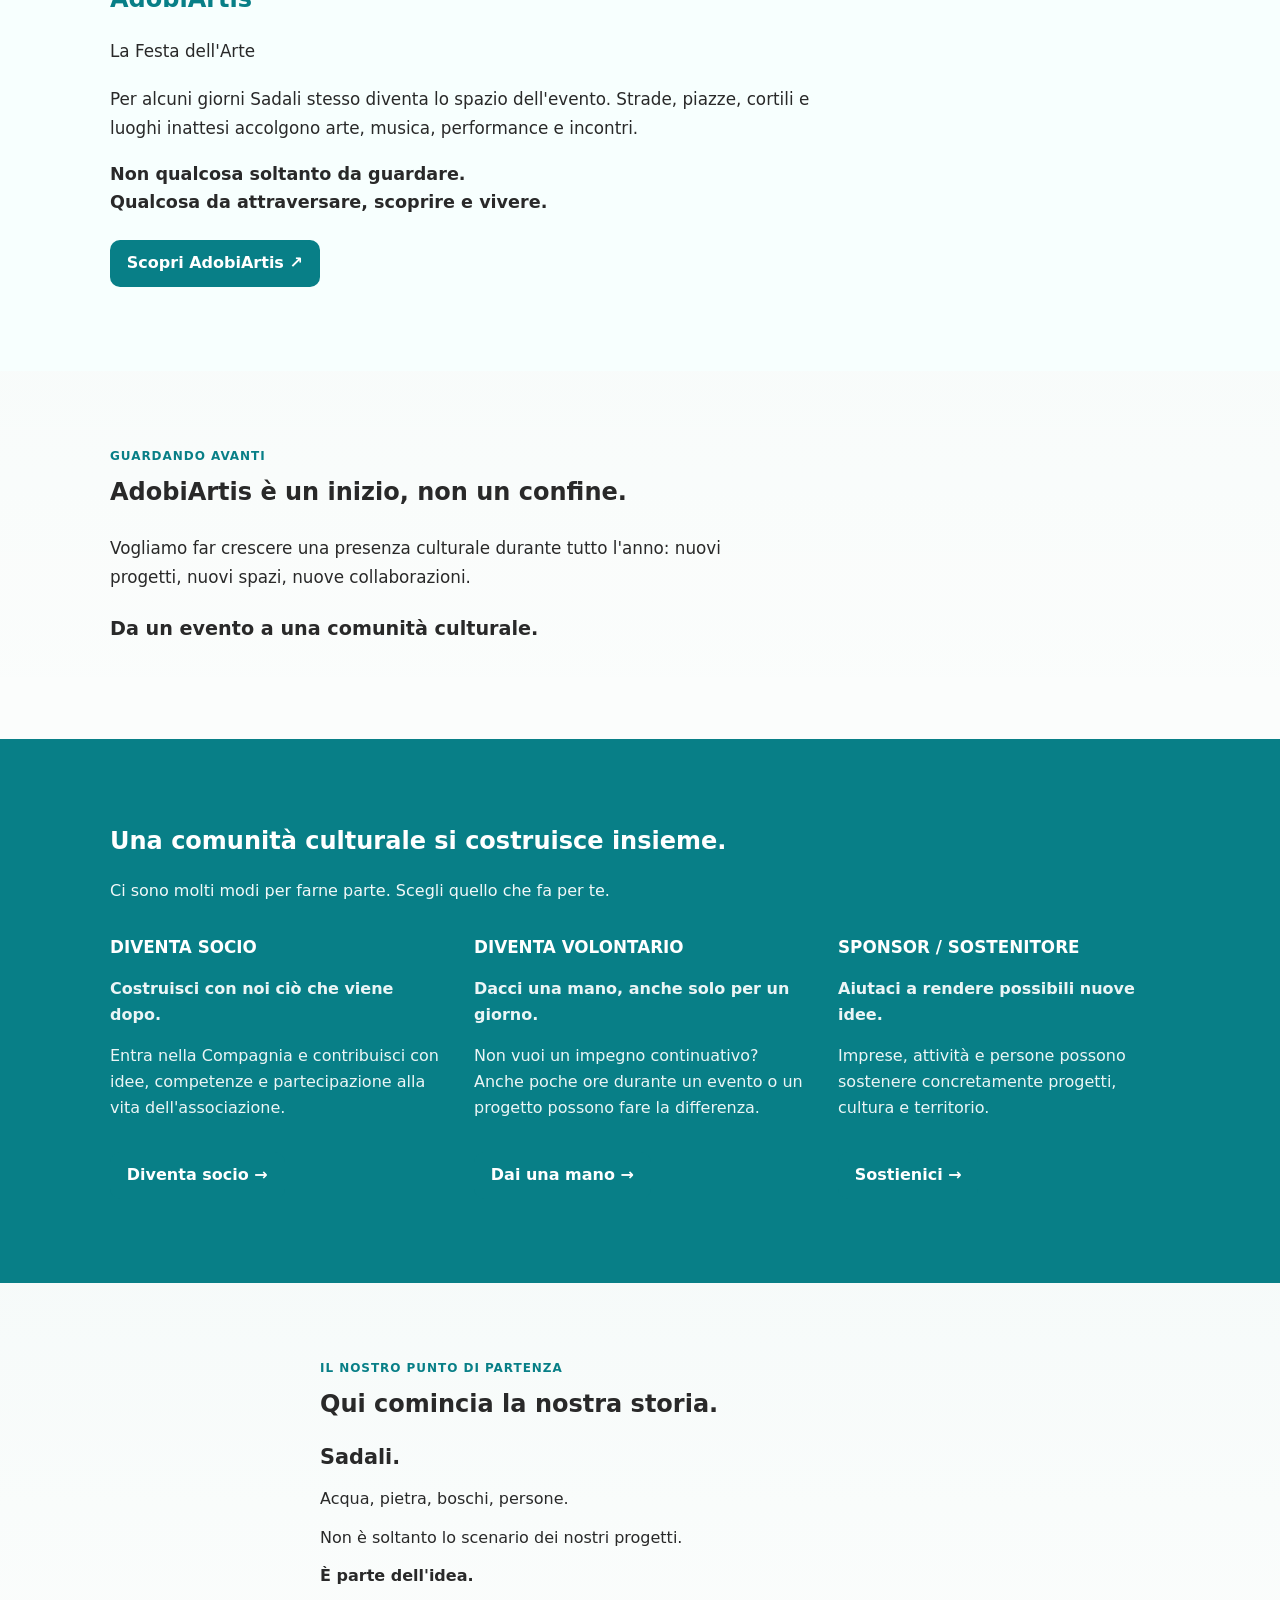
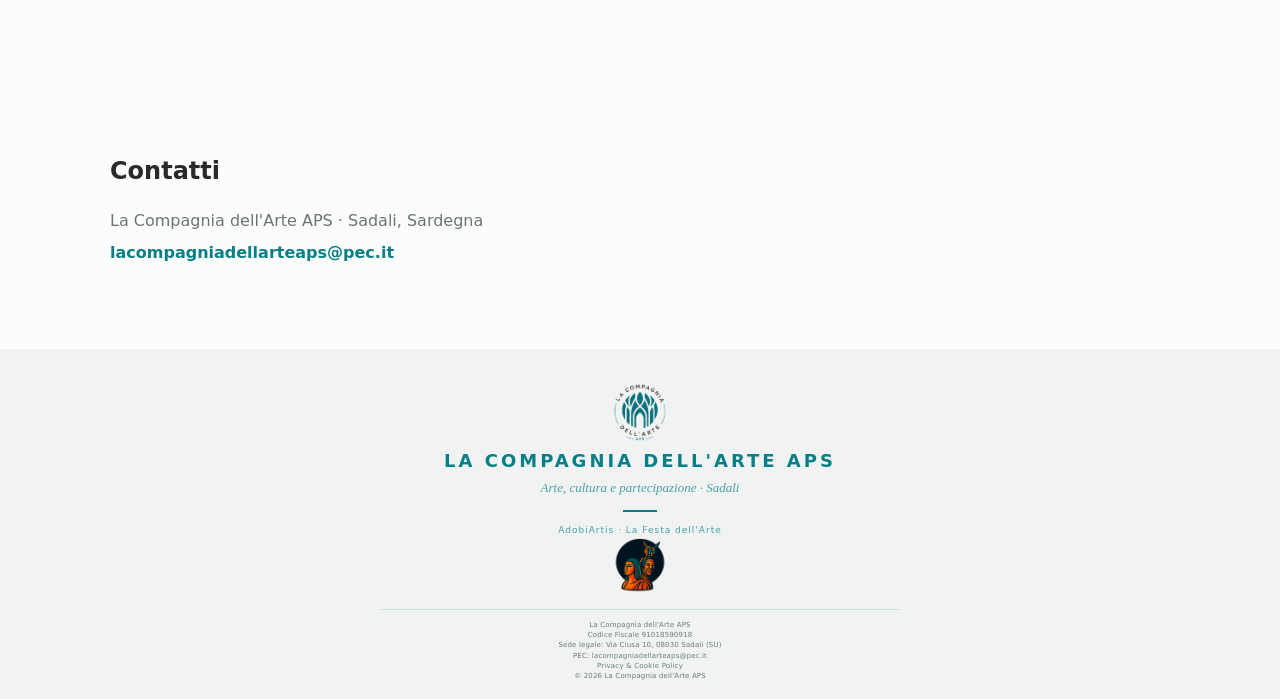
==== commit 6d704947: "Update index.html" ====
--- a/index.html
+++ b/index.html
@@ -24,7 +24,7 @@
     content="https://LaCompagniaDellArteAPS.github.io/associazione/assets/La_Compagnia_dell_Arte_APS_logo_transparent.png"
   >
 
-  <!-- Twitter / Social Preview -->
+  <!-- Social Preview -->
   <meta name="twitter:card" content="summary_large_image">
   <meta name="twitter:title" content="La Compagnia dell'Arte APS | Sadali">
   <meta
@@ -44,8 +44,8 @@
 
   <link
     rel="icon"
+    type="image/png"
     href="assets/La_Compagnia_dell_Arte_APS_logo_transparent.png"
-    type="image/png"
   >
 
   <!-- Styles -->
@@ -189,6 +189,7 @@
             arte, persone e luoghi.
           </p>
 
+
           <div class="hero-ctas">
 
             <a
@@ -234,6 +235,7 @@
           Un piccolo paese può essere un grande spazio culturale.
         </h2>
 
+
         <div class="about-text">
 
           <p>
@@ -373,6 +375,7 @@
             Non qualcosa soltanto da guardare.<br>
             Qualcosa da attraversare, scoprire e vivere.
           </h3>
+
 
           <div class="cta-row">
 
@@ -581,6 +584,7 @@
           Qui comincia la nostra storia.
         </h2>
 
+
         <div class="sadali-text">
 
           <h3>
@@ -644,8 +648,8 @@
 
   <!-- =====================================================
        FOOTER
-       Same composition as AdobiArtis,
-       with reversed brand hierarchy.
+       La Compagnia = primary identity
+       AdobiArtis = secondary project
   ====================================================== -->
 
   <footer>
@@ -653,9 +657,10 @@
     <div class="footer-content">
 
 
-      <!-- PRIMARY BRAND -->
-
       <div class="footer-center">
+
+
+        <!-- LA COMPAGNIA -->
 
         <div class="footer-logo footer-logo-left">
 
@@ -683,7 +688,7 @@
         ></div>
 
 
-        <!-- SECONDARY PROJECT -->
+        <!-- ADOBIARTIS -->
 
         <div class="footer-organizer">
           AdobiArtis · La Festa dell'Arte
@@ -699,7 +704,7 @@
         >
 
           <img
-            src="assets/logo.svg"
+            src="assets/ChatGPT%20Image%20Apr%2023%2C%202026%2C%2002_36_26%20PM.png"
             alt="AdobiArtis – La Festa dell'Arte"
           >
 
@@ -708,7 +713,9 @@
       </div>
 
 
-      <!-- COMBINED LEGAL BLOCK -->
+      <!-- =================================================
+           LEGAL INFORMATION
+      ================================================== -->
 
       <div class="footer-legal">
 
@@ -763,4 +770,5 @@
   ></script>
 
 </body>
+
 </html>
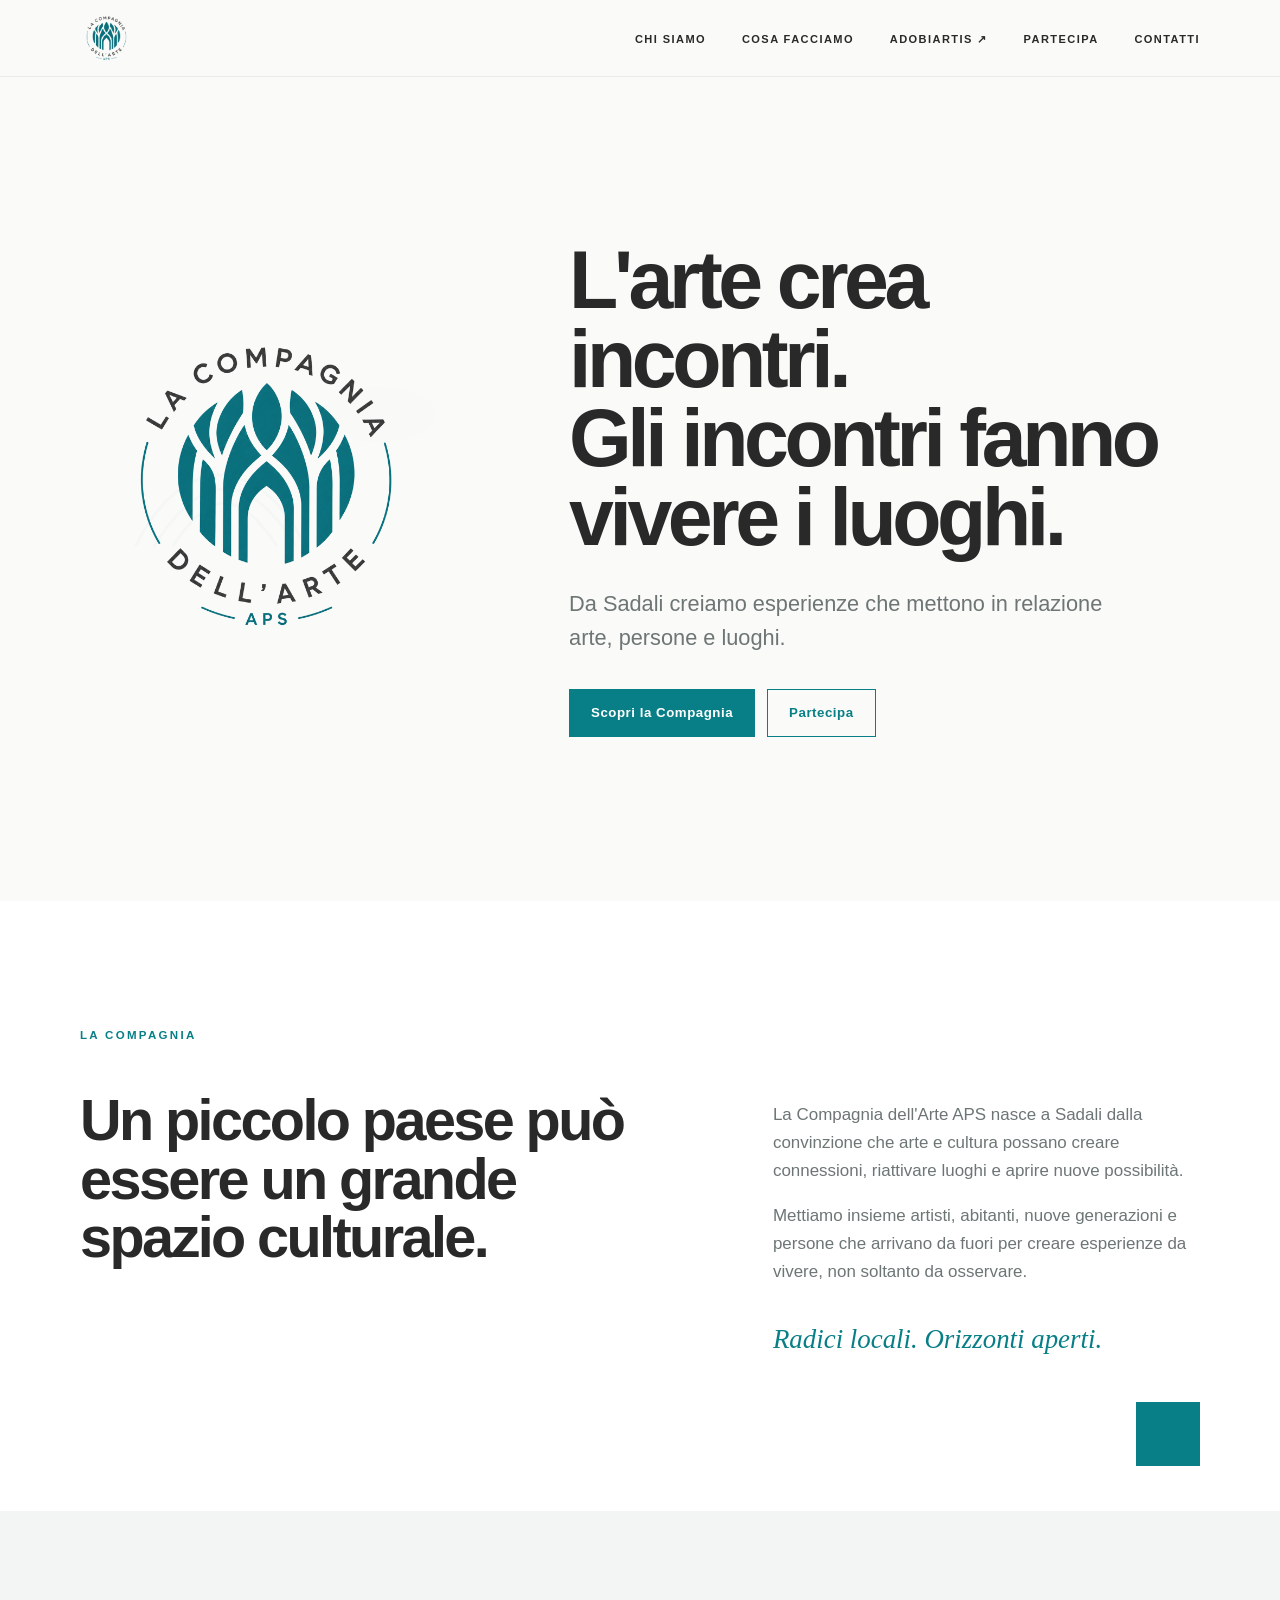
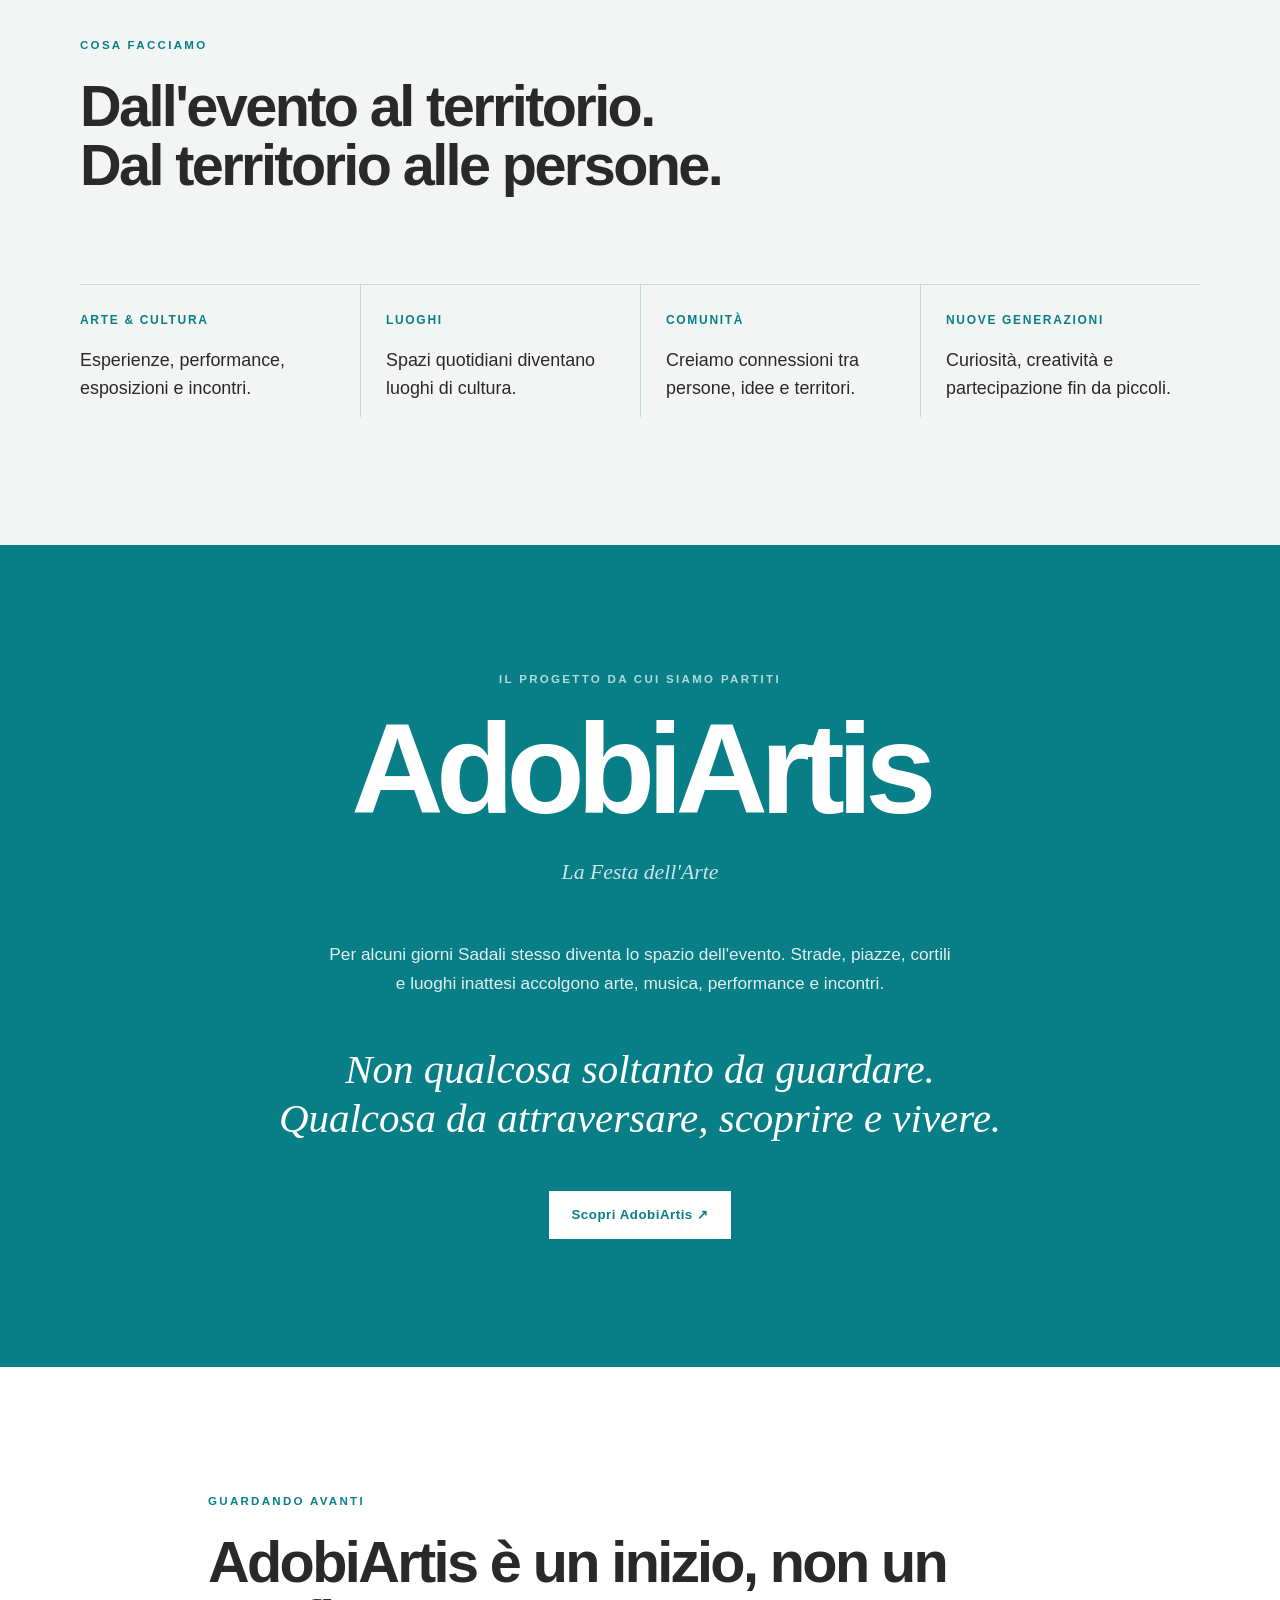
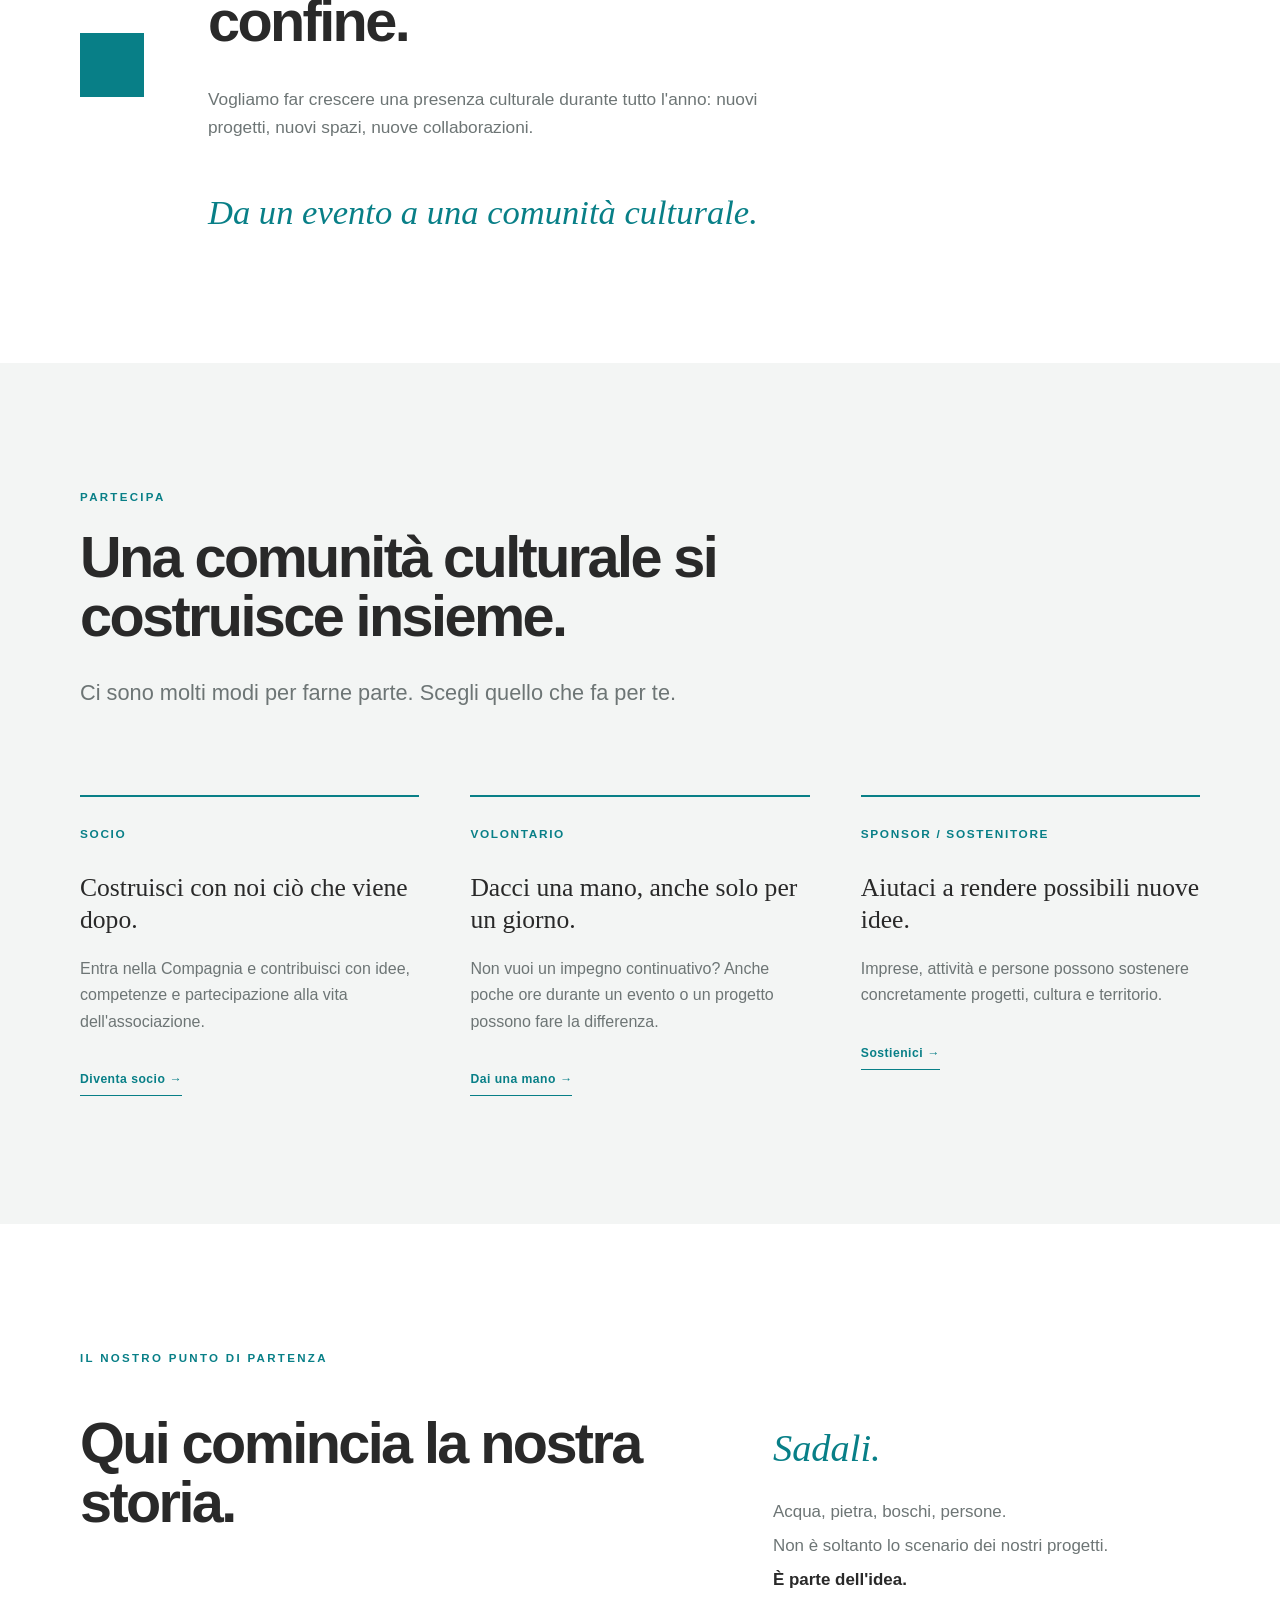
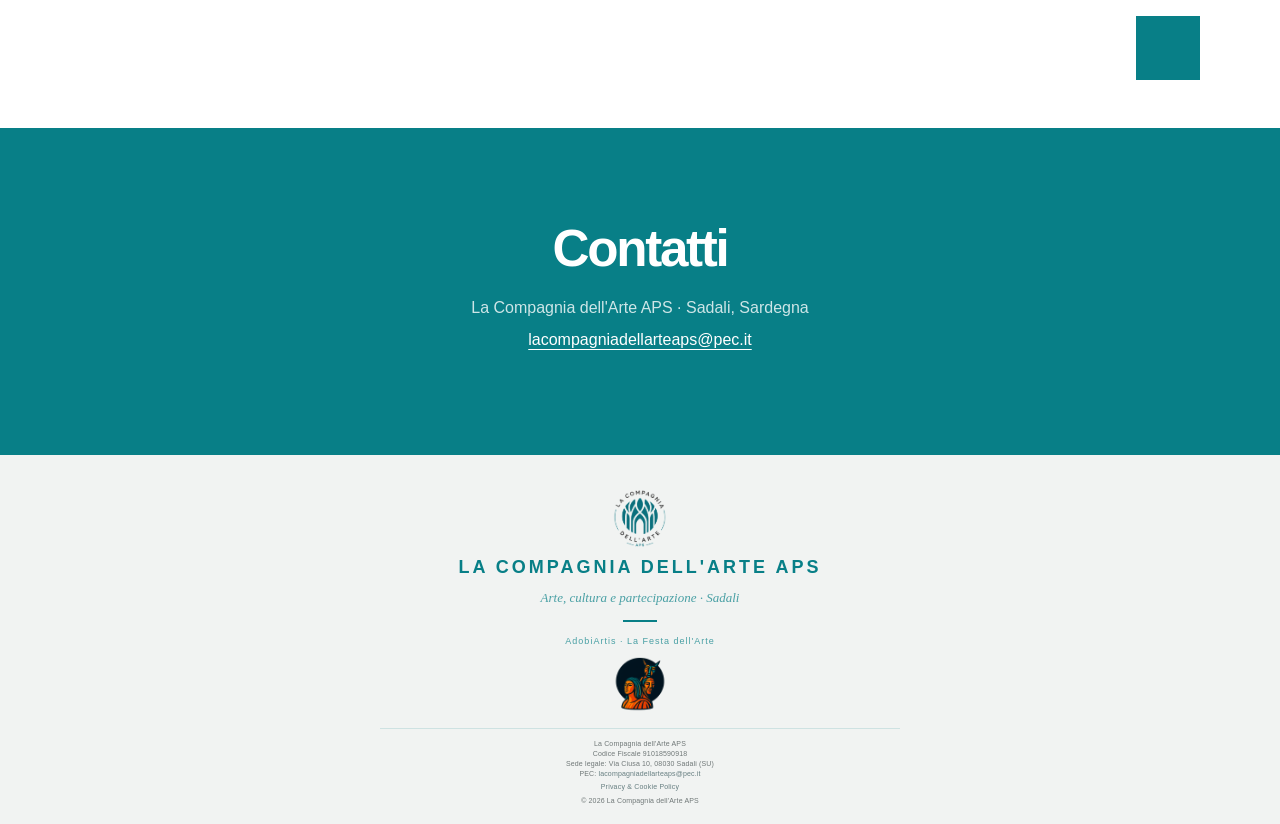
==== commit e430dad2: "Update index.html" ====
--- a/index.html
+++ b/index.html
@@ -12,7 +12,7 @@
     content="La Compagnia dell'Arte APS nasce a Sadali per creare esperienze che mettono in relazione arte, persone e luoghi."
   >
 
-  <!-- Open Graph -->
+  <!-- OPEN GRAPH -->
   <meta property="og:title" content="La Compagnia dell'Arte APS | Sadali">
   <meta
     property="og:description"
@@ -21,10 +21,10 @@
   <meta property="og:type" content="website">
   <meta
     property="og:image"
-    content="https://LaCompagniaDellArteAPS.github.io/associazione/assets/La_Compagnia_dell_Arte_APS_logo_transparent.png"
+    content="https://lacompagniadellarteaps.github.io/associazione/assets/La_Compagnia_dell_Arte_APS_logo_transparent.png"
   >
 
-  <!-- Social Preview -->
+  <!-- SOCIAL PREVIEW -->
   <meta name="twitter:card" content="summary_large_image">
   <meta name="twitter:title" content="La Compagnia dell'Arte APS | Sadali">
   <meta
@@ -33,22 +33,17 @@
   >
   <meta
     name="twitter:image"
-    content="https://LaCompagniaDellArteAPS.github.io/associazione/assets/La_Compagnia_dell_Arte_APS_logo_transparent.png"
+    content="https://lacompagniadellarteaps.github.io/associazione/assets/La_Compagnia_dell_Arte_APS_logo_transparent.png"
   >
 
-  <!-- Icons -->
-  <link
-    rel="image_src"
-    href="assets/La_Compagnia_dell_Arte_APS_logo_transparent.png"
-  >
-
+  <!-- ICON -->
   <link
     rel="icon"
     type="image/png"
     href="assets/La_Compagnia_dell_Arte_APS_logo_transparent.png"
   >
 
-  <!-- Styles -->
+  <!-- STYLES -->
   <link rel="stylesheet" href="css/style.css">
 </head>
 
@@ -159,6 +154,7 @@
 
       <div class="container hero-grid">
 
+
         <div class="hero-visual logo-panel">
 
           <img
@@ -231,6 +227,7 @@
           LA COMPAGNIA
         </div>
 
+
         <h2 id="about-title">
           Un piccolo paese può essere un grande spazio culturale.
         </h2>
@@ -273,6 +270,10 @@
 
       <div class="container">
 
+        <div class="section-label">
+          COSA FACCIAMO
+        </div>
+
         <h2 id="work-title">
           Dall'evento al territorio.<br>
           Dal territorio alle persone.
@@ -281,6 +282,7 @@
 
         <div class="work-grid">
 
+
           <article class="work-item">
 
             <h3>
@@ -331,6 +333,7 @@
             </p>
 
           </article>
+
 
         </div>
 
@@ -357,19 +360,23 @@
             IL PROGETTO DA CUI SIAMO PARTITI
           </div>
 
+
           <h2 id="adobiartis-title">
             AdobiArtis
           </h2>
 
+
           <p class="lead">
             La Festa dell'Arte
           </p>
+
 
           <p>
             Per alcuni giorni Sadali stesso diventa lo spazio
             dell'evento. Strade, piazze, cortili e luoghi inattesi
             accolgono arte, musica, performance e incontri.
           </p>
+
 
           <h3 class="adobiartis-highlight">
             Non qualcosa soltanto da guardare.<br>
@@ -413,14 +420,17 @@
           GUARDANDO AVANTI
         </div>
 
+
         <h2 id="future-title">
           AdobiArtis è un inizio, non un confine.
         </h2>
+
 
         <p class="future-text">
           Vogliamo far crescere una presenza culturale durante tutto
           l'anno: nuovi progetti, nuovi spazi, nuove collaborazioni.
         </p>
+
 
         <h3 class="future-manifesto">
           Da un evento a una comunità culturale.
@@ -443,9 +453,15 @@
 
       <div class="container">
 
+        <div class="section-label">
+          PARTECIPA
+        </div>
+
+
         <h2 id="participate-title">
           Una comunità culturale si costruisce insieme.
         </h2>
+
 
         <p class="lead participate-intro">
           Ci sono molti modi per farne parte.
@@ -461,7 +477,7 @@
           <article class="participate-card">
 
             <h3>
-              DIVENTA SOCIO
+              SOCIO
             </h3>
 
             <p>
@@ -479,7 +495,7 @@
             <div class="participate-actions">
 
               <a
-                class="btn primary"
+                class="btn"
                 href="mailto:lacompagniadellarteaps@pec.it?subject=Diventa%20socio%20-%20La%20Compagnia%20dell%27Arte"
               >
                 Diventa socio →
@@ -495,7 +511,7 @@
           <article class="participate-card">
 
             <h3>
-              DIVENTA VOLONTARIO
+              VOLONTARIO
             </h3>
 
             <p>
@@ -513,7 +529,7 @@
             <div class="participate-actions">
 
               <a
-                class="btn primary"
+                class="btn"
                 href="mailto:lacompagniadellarteaps@pec.it?subject=Volontariato%20-%20Disponibilità"
               >
                 Dai una mano →
@@ -546,7 +562,7 @@
             <div class="participate-actions">
 
               <a
-                class="btn primary"
+                class="btn"
                 href="mailto:lacompagniadellarteaps@pec.it?subject=Sostegno%20e%20Sponsor%20-%20Info"
               >
                 Sostienici →
@@ -580,6 +596,7 @@
           IL NOSTRO PUNTO DI PARTENZA
         </div>
 
+
         <h2 id="sadali-title">
           Qui comincia la nostra storia.
         </h2>
@@ -648,8 +665,6 @@
 
   <!-- =====================================================
        FOOTER
-       La Compagnia = primary identity
-       AdobiArtis = secondary project
   ====================================================== -->
 
   <footer>
@@ -713,9 +728,7 @@
       </div>
 
 
-      <!-- =================================================
-           LEGAL INFORMATION
-      ================================================== -->
+      <!-- LEGAL -->
 
       <div class="footer-legal">
 
@@ -764,10 +777,7 @@
        JAVASCRIPT
   ====================================================== -->
 
-  <script
-    src="js/main.js"
-    defer
-  ></script>
+  <script src="js/main.js" defer></script>
 
 </body>
 
--- a/css/style.css
+++ b/css/style.css
@@ -1,166 +1,331 @@
 /* =========================================================
    LA COMPAGNIA DELL'ARTE APS
-   Main stylesheet
-========================================================= */
+   MASTER STYLESHEET
+   ========================================================= */
+
+
+/* =========================================================
+   1. DESIGN TOKENS
+   ========================================================= */
 
 :root {
-  --teal: #087F87;
-  --teal-900: #065b5b;
-  --teal-soft: rgba(8,127,135,0.08);
-
-  --text: #292929;
-  --muted: #6f7372;
-
-  --bg: #fbfdfc;
-  --card: #ffffff;
-
-  --shadow: 0 8px 28px rgba(16,22,26,0.06);
-
-  --container-width: 1100px;
-  --radius: 10px;
-
-  /* Footer */
-  --footer-bg: #F1F3F2;
-  --footer-text: #087F87;
-  --footer-muted: rgba(8,127,135,0.72);
-  --footer-divider: rgba(8,127,135,0.15);
-}
-
-
-/* =========================================================
-   BASE
-========================================================= */
-
-* {
+  --teal: #087f87;
+  --teal-dark: #066970;
+  --teal-soft: #e8f2f2;
+
+  --charcoal: #292929;
+  --text: #303535;
+  --muted: #6d7575;
+
+  --white: #ffffff;
+  --off-white: #fafaf8;
+  --light-grey: #f3f5f4;
+
+  --line: rgba(41, 41, 41, 0.12);
+  --teal-line: rgba(8, 127, 135, 0.22);
+
+  --footer-bg: #f1f3f2;
+  --footer-text: #087f87;
+  --footer-muted: rgba(8, 127, 135, 0.72);
+  --footer-divider: rgba(8, 127, 135, 0.15);
+
+  --container: 1120px;
+
+  --section-space: clamp(90px, 10vw, 150px);
+
+  --font-sans:
+    Inter,
+    -apple-system,
+    BlinkMacSystemFont,
+    "Segoe UI",
+    Helvetica,
+    Arial,
+    sans-serif;
+
+  --font-serif:
+    Georgia,
+    "Times New Roman",
+    serif;
+}
+
+
+/* =========================================================
+   2. RESET
+   ========================================================= */
+
+*,
+*::before,
+*::after {
   box-sizing: border-box;
 }
 
-html,
-body {
-  height: 100%;
+html {
+  scroll-behavior: smooth;
 }
 
 body {
   margin: 0;
-
-  font-family:
-    Inter,
-    system-ui,
-    -apple-system,
-    "Segoe UI",
-    Roboto,
-    "Helvetica Neue",
-    Arial,
-    sans-serif;
-
-  background: var(--bg);
+  background: var(--off-white);
   color: var(--text);
-
-  line-height: 1.5;
-
-  opacity: 1;
-  transition: opacity .4s ease;
-}
+  font-family: var(--font-sans);
+  font-size: 16px;
+  line-height: 1.65;
+  -webkit-font-smoothing: antialiased;
+  overflow-x: hidden;
+}
+
+img {
+  display: block;
+  max-width: 100%;
+}
+
+a {
+  color: inherit;
+}
+
+button,
+input,
+textarea,
+select {
+  font: inherit;
+}
+
+h1,
+h2,
+h3,
+p {
+  margin-top: 0;
+}
+
+
+/* =========================================================
+   3. GLOBAL LAYOUT
+   ========================================================= */
 
 .container {
-  max-width: var(--container-width);
-  margin: 0 auto;
-  padding: 1.25rem;
-}
-
-
-/* =========================================================
-   NAVIGATION
-========================================================= */
+  width: min(
+    var(--container),
+    calc(100% - 48px)
+  );
+  margin-inline: auto;
+}
+
+.section {
+  position: relative;
+  padding-block: var(--section-space);
+}
+
+section {
+  scroll-margin-top: 90px;
+}
+
+
+/* =========================================================
+   4. TYPOGRAPHY
+   ========================================================= */
+
+h1,
+h2,
+h3 {
+  color: var(--charcoal);
+}
+
+h1 {
+  margin-bottom: 30px;
+  font-size: clamp(3rem, 6.3vw, 6.5rem);
+  font-weight: 650;
+  line-height: 0.98;
+  letter-spacing: -0.055em;
+}
+
+h2 {
+  max-width: 900px;
+  margin-bottom: 30px;
+  font-size: clamp(2.3rem, 4.5vw, 4.8rem);
+  font-weight: 620;
+  line-height: 1.02;
+  letter-spacing: -0.045em;
+}
+
+h3 {
+  font-size: 1.15rem;
+  line-height: 1.3;
+}
+
+p {
+  max-width: 680px;
+}
+
+.lead {
+  font-size: clamp(1.15rem, 1.7vw, 1.45rem);
+  line-height: 1.55;
+  color: var(--muted);
+}
+
+.section-label {
+  margin-bottom: 24px;
+  color: var(--teal);
+  font-size: 0.72rem;
+  font-weight: 700;
+  line-height: 1.2;
+  letter-spacing: 0.2em;
+  text-transform: uppercase;
+}
+
+
+/* =========================================================
+   5. BUTTONS
+   ========================================================= */
+
+.btn {
+  display: inline-flex;
+  align-items: center;
+  justify-content: center;
+
+  min-height: 48px;
+  padding: 12px 21px;
+
+  border: 1px solid transparent;
+
+  font-size: 0.83rem;
+  font-weight: 700;
+  letter-spacing: 0.04em;
+
+  text-decoration: none;
+
+  transition:
+    background 180ms ease,
+    color 180ms ease,
+    border-color 180ms ease,
+    transform 180ms ease;
+}
+
+.btn:hover,
+.btn:focus-visible {
+  transform: translateY(-2px);
+}
+
+.btn.primary {
+  background: var(--teal);
+  color: var(--white);
+}
+
+.btn.primary:hover,
+.btn.primary:focus-visible {
+  background: var(--teal-dark);
+}
+
+.btn.ghost {
+  border-color: var(--teal);
+  background: transparent;
+  color: var(--teal);
+}
+
+.btn.ghost:hover,
+.btn.ghost:focus-visible {
+  background: var(--teal);
+  color: var(--white);
+}
+
+
+/* =========================================================
+   6. NAVIGATION
+   ========================================================= */
 
 .navbar {
   position: sticky;
   top: 0;
-  z-index: 40;
-
-  background: rgba(255,255,255,0.9);
-
-  backdrop-filter:
-    saturate(120%)
-    blur(4px);
-
-  border-bottom:
-    1px solid rgba(16,22,26,0.04);
-
-  transition:
-    background .25s ease,
-    box-shadow .25s ease;
+  z-index: 1000;
+
+  background: rgba(250, 250, 248, 0.94);
+  border-bottom: 1px solid rgba(41, 41, 41, 0.07);
+
+  backdrop-filter: blur(12px);
+  -webkit-backdrop-filter: blur(12px);
 }
 
 .nav-inner {
+  min-height: 76px;
+
   display: flex;
   align-items: center;
   justify-content: space-between;
 
-  gap: 1rem;
+  gap: 30px;
 }
 
 .brand {
+  display: inline-flex;
+  align-items: center;
+  flex: 0 0 auto;
+  text-decoration: none;
+}
+
+.header-logo {
+  width: auto;
+  height: 53px;
+  object-fit: contain;
+}
+
+.nav-menu ul {
   display: flex;
-  gap: .75rem;
-
   align-items: center;
 
-  text-decoration: none;
-  color: inherit;
-}
-
-.logo {
-  height: 48px;
-}
-
-.logo.compact {
-  height: 38px;
-}
-
-.logo.small {
-  height: 44px;
-}
-
-.nav-menu ul {
-  list-style: none;
+  gap: clamp(20px, 2.8vw, 38px);
 
   margin: 0;
   padding: 0;
 
-  display: flex;
-  gap: 1.25rem;
-
-  align-items: center;
-}
-
-.nav-menu a {
-  color: var(--text);
+  list-style: none;
+}
+
+.nav-link {
+  position: relative;
+
+  color: var(--charcoal);
+
+  font-size: 0.69rem;
+  font-weight: 700;
+  letter-spacing: 0.13em;
 
   text-decoration: none;
-
-  padding: .4rem .6rem;
-
-  border-radius: 6px;
-
-  font-weight: 700;
-  font-size: .95rem;
-
-  letter-spacing: .02em;
-}
-
-.nav-menu a:hover,
-.nav-menu a:focus {
-  color: var(--teal);
-}
+}
+
+.nav-link::after {
+  content: "";
+
+  position: absolute;
+  left: 0;
+  right: 100%;
+  bottom: -7px;
+
+  height: 2px;
+
+  background: var(--teal);
+
+  transition: right 180ms ease;
+}
+
+.nav-link:hover::after,
+.nav-link:focus-visible::after {
+  right: 0;
+}
+
+
+/* =========================================================
+   7. MOBILE MENU BUTTON
+   ========================================================= */
 
 .hamburger {
   display: none;
 
-  background: none;
+  width: 44px;
+  height: 44px;
+
+  padding: 10px;
+
   border: 0;
-
-  padding: .25rem;
+  background: transparent;
 
   cursor: pointer;
 }
@@ -168,630 +333,527 @@
 .hamburger span {
   display: block;
 
-  width: 26px;
+  width: 23px;
   height: 2px;
 
-  background: var(--text);
-
-  margin: 5px 0;
-
-  transition: all .25s ease;
-}
-
-.hamburger.active span:nth-child(1) {
-  transform:
-    translateY(7px)
-    rotate(45deg);
-}
-
-.hamburger.active span:nth-child(2) {
-  opacity: 0;
-}
-
-.hamburger.active span:nth-child(3) {
-  transform:
-    translateY(-7px)
-    rotate(-45deg);
-}
-
-.navbar.scrolled {
-  box-shadow:
-    0 10px 32px rgba(16,22,26,0.06);
-}
-
-
-/* =========================================================
-   HERO
-========================================================= */
+  margin: 5px auto;
+
+  background: var(--charcoal);
+
+  transition: 180ms ease;
+}
+
+
+/* =========================================================
+   8. HERO
+   ========================================================= */
 
 .hero {
-  padding: 5.2rem 0;
-
-  min-height: 62vh;
+  min-height: calc(100vh - 76px);
 
   display: flex;
   align-items: center;
 
-  background:
-    linear-gradient(
-      180deg,
-      rgba(8,127,135,0.02) 0%,
-      var(--bg) 100%
-    );
+  background: var(--off-white);
 }
 
 .hero-grid {
   display: grid;
-
   grid-template-columns:
-    520px 1fr;
-
-  gap: 3rem;
+    minmax(260px, 0.8fr)
+    minmax(0, 1.35fr);
+
+  gap: clamp(55px, 9vw, 130px);
 
   align-items: center;
 }
 
-.logo-panel {
+.hero-visual {
+  position: relative;
+
+  min-height: 410px;
+
   display: flex;
-
   align-items: center;
   justify-content: center;
-
+}
+
+.hero-logo {
   position: relative;
-}
-
-.hero-logo {
-  max-width: 420px;
-
+  z-index: 2;
+
+  width: min(100%, 340px);
   height: auto;
-
-  display: block;
 }
 
 .hero-graphics {
   position: absolute;
-
-  inset: auto;
-
-  right: -40px;
-  bottom: -20px;
-
-  width: 420px;
-
-  opacity: .18;
+  z-index: 1;
+
+  width: min(125%, 430px);
+
+  opacity: 0.12;
 
   pointer-events: none;
 }
 
-.hero-content h1 {
-  font-size:
-    clamp(
-      1.6rem,
-      3.2vw,
-      2.6rem
-    );
-
-  margin:
-    0 0 .8rem;
-
-  font-weight: 800;
-
-  line-height: 1.06;
-
-  color: var(--text);
-}
-
-.lead {
-  color: var(--text);
-
-  margin-bottom: 1.25rem;
-
-  max-width: 56ch;
+.hero-content {
+  max-width: 760px;
+}
+
+.hero-content .lead {
+  max-width: 580px;
+  margin-bottom: 34px;
 }
 
 .hero-ctas {
   display: flex;
-
-  gap: 1rem;
-
-  align-items: center;
-
   flex-wrap: wrap;
-}
-
-
-/* =========================================================
-   BUTTONS
-========================================================= */
-
-.btn {
-  display: inline-block;
-
-  padding:
-    .7rem 1.05rem;
-
-  border-radius: 10px;
-
-  text-decoration: none;
-
-  font-weight: 800;
-  font-size: 1rem;
-
-  border: 0;
-}
-
-.btn.primary {
+  gap: 12px;
+}
+
+
+/* =========================================================
+   9. EDITORIAL SYSTEM
+   Used for About / Future / Sadali
+   ========================================================= */
+
+.about,
+.future,
+.sadali {
+  overflow: hidden;
+}
+
+.about {
+  background: var(--white);
+}
+
+.about-content,
+.sadali-content {
+  display: grid;
+  grid-template-columns:
+    minmax(0, 1.15fr)
+    minmax(280px, 0.85fr);
+
+  column-gap: clamp(55px, 9vw, 130px);
+  row-gap: 24px;
+
+  align-items: start;
+}
+
+.about-content .section-label,
+.sadali-content .section-label {
+  grid-column: 1 / -1;
+}
+
+.about-content > h2,
+.sadali-content > h2 {
+  grid-column: 1;
+}
+
+.about-text,
+.sadali-text {
+  grid-column: 2;
+  padding-top: 10px;
+}
+
+.about-text p,
+.sadali-text p {
+  color: var(--muted);
+  font-size: 1.06rem;
+}
+
+.about-text h3 {
+  margin-top: 36px;
+
+  color: var(--teal);
+
+  font-family: var(--font-serif);
+  font-size: clamp(1.4rem, 2.1vw, 2rem);
+  font-style: italic;
+  font-weight: 400;
+}
+
+
+/* =========================================================
+   10. ONE GEOMETRIC ACCENT SYSTEM
+   ========================================================= */
+
+/*
+   IMPORTANT:
+   Squares are punctuation, not decoration.
+
+   Maximum one accent per editorial section.
+*/
+
+.about::after,
+.future::after,
+.sadali::after {
+  content: "";
+
+  position: absolute;
+
+  width: clamp(42px, 5vw, 70px);
+  aspect-ratio: 1;
+
   background: var(--teal);
 
-  color: #fff;
-
-  box-shadow: none;
-}
-
-.btn.primary:hover {
-  background: var(--teal-900);
-}
-
-.btn.ghost {
-  background: transparent;
-
-  border:
-    1px solid rgba(41,41,41,0.06);
-
-  color: var(--text);
-}
-
-.btn.ghost:hover {
-  border-color: var(--teal);
-
-  color: var(--teal);
-}
-
-
-/* =========================================================
-   GENERAL SECTIONS
-========================================================= */
-
-.section {
-  padding: 3.2rem 0;
-}
-
-.section-label {
-  font-size: .75rem;
-
-  letter-spacing: .08em;
-
-  font-weight: 800;
-
-  text-transform: uppercase;
-
-  color: var(--teal);
-
-  margin-bottom: .6rem;
-}
-
-.grid {
-  display: grid;
-
-  grid-template-columns:
-    repeat(3,1fr);
-
-  gap: 1.25rem;
-}
-
-.card {
-  background: var(--card);
-
-  padding: 1.25rem;
-
-  border-radius: var(--radius);
-
-  box-shadow: var(--shadow);
-
-  transition:
-    transform .28s ease;
-}
-
-.card h3,
-.card h4 {
-  margin-top: 0;
-}
-
-
-/* =========================================================
-   ABOUT
-========================================================= */
-
-.about {
-  background: var(--teal);
-
-  color: #fff;
-
-  padding: 3.5rem 0;
-}
-
-.about-content {
-  max-width: 720px;
-
-  margin: 0 auto;
-}
-
-.about h2 {
-  color: #fff;
-
-  margin-top: 0;
-}
-
-.about-text p {
-  color:
-    rgba(255,255,255,0.95);
-
-  font-size: 1.05rem;
-
-  line-height: 1.7;
-}
-
-.about-text h3 {
-  color: #fff;
-
-  font-weight: 700;
-
-  font-size: 1.2rem;
-}
-
-
-/* =========================================================
-   WHAT WE DO
-========================================================= */
+  pointer-events: none;
+}
+
+.about::after {
+  right: max(24px, calc((100vw - var(--container)) / 2));
+  bottom: 45px;
+}
+
+.future::after {
+  left: max(24px, calc((100vw - var(--container)) / 2));
+  top: 50%;
+  transform: translateY(-50%);
+}
+
+.sadali::after {
+  right: max(24px, calc((100vw - var(--container)) / 2));
+  bottom: 48px;
+}
+
+
+/* =========================================================
+   11. COSA FACCIAMO
+   ========================================================= */
 
 .work {
-  background:
-    linear-gradient(
-      180deg,
-      rgba(8,127,135,0.03),
-      rgba(8,127,135,0.01)
-    );
-
-  padding: 3.5rem 0;
+  background: var(--light-grey);
 }
 
 .work h2 {
-  color: var(--text);
-
-  margin-bottom: 2rem;
+  margin-bottom: clamp(55px, 7vw, 90px);
 }
 
 .work-grid {
   display: grid;
-
-  grid-template-columns:
-    repeat(4,1fr);
-
-  gap: 2rem;
+  grid-template-columns: repeat(4, 1fr);
+
+  gap: 0;
+
+  border-top: 1px solid var(--teal-line);
 }
 
 .work-item {
+  min-width: 0;
+
+  padding: 28px 25px 15px 0;
+}
+
+.work-item + .work-item {
+  padding-left: 25px;
+  border-left: 1px solid var(--teal-line);
+}
+
+.work-item h3 {
+  margin-bottom: 18px;
+
+  color: var(--teal);
+
+  font-size: 0.75rem;
+  font-weight: 750;
+  letter-spacing: 0.14em;
+}
+
+.work-item p {
+  margin: 0;
+
+  color: var(--charcoal);
+
+  font-size: clamp(1rem, 1.4vw, 1.18rem);
+  line-height: 1.55;
+}
+
+
+/* =========================================================
+   12. ADOBIARTIS FEATURE
+   ========================================================= */
+
+.adobiartis {
+  background: var(--teal);
+  color: var(--white);
+
   text-align: center;
 }
 
-.work-item h3 {
+.adobiartis-content {
+  max-width: 880px;
+  margin-inline: auto;
+}
+
+.adobiartis .section-label {
+  color: rgba(255, 255, 255, 0.7);
+}
+
+.adobiartis h2 {
+  margin-inline: auto;
+
+  color: var(--white);
+
+  font-size: clamp(4rem, 10vw, 8.5rem);
+  line-height: 0.9;
+  letter-spacing: -0.06em;
+}
+
+.adobiartis .lead {
+  margin: 15px auto 50px;
+
+  color: rgba(255, 255, 255, 0.8);
+
+  font-family: var(--font-serif);
+  font-style: italic;
+}
+
+.adobiartis-content > p:not(.lead) {
+  max-width: 630px;
+  margin: 0 auto 48px;
+
+  color: rgba(255, 255, 255, 0.88);
+
+  font-size: 1.08rem;
+}
+
+.adobiartis-highlight {
+  max-width: 760px;
+
+  margin: 0 auto 48px;
+
+  color: var(--white);
+
+  font-family: var(--font-serif);
+  font-size: clamp(1.8rem, 3.2vw, 3rem);
+  font-style: italic;
+  font-weight: 400;
+  line-height: 1.2;
+}
+
+.adobiartis .btn.primary {
+  border: 1px solid var(--white);
+  background: var(--white);
   color: var(--teal);
-
-  font-size: .95rem;
-
-  font-weight: 700;
-
-  letter-spacing: .03em;
-
-  margin:
-    0 0 .8rem;
-}
-
-.work-item p {
-  color: var(--text);
-
-  font-size: .95rem;
-
-  margin: 0;
-
-  line-height: 1.5;
-}
-
-
-/* =========================================================
-   ADOBIARTIS
-========================================================= */
-
-.adobiartis {
-  background: #f7fffe;
-
-  border-top:
-    1px solid rgba(8,127,135,0.03);
-
-  padding: 4rem 0;
-}
-
-.adobiartis-content {
-  max-width: 720px;
-}
-
-.adobiartis h2 {
-  color: var(--teal);
-
-  margin-top: 0;
-}
-
-.adobiartis p {
-  color: var(--text);
-
-  font-size: 1.05rem;
-
-  line-height: 1.7;
-}
-
-.adobiartis-highlight {
-  color: var(--text);
-
-  font-weight: 700;
-
-  font-size: 1.1rem;
-
-  line-height: 1.6;
+}
+
+.adobiartis .btn.primary:hover,
+.adobiartis .btn.primary:focus-visible {
+  background: transparent;
+  color: var(--white);
 }
 
 .cta-row {
   display: flex;
-
-  flex-wrap: wrap;
-
-  gap: 1rem;
-
-  margin-top: 1.5rem;
-}
-
-
-/* =========================================================
-   FUTURE
-========================================================= */
+  justify-content: center;
+}
+
+
+/* =========================================================
+   13. GUARDANDO AVANTI
+   ========================================================= */
 
 .future {
-  background:
-    linear-gradient(
-      180deg,
-      rgba(8,127,135,0.01),
-      rgba(255,255,255,0)
-    );
-
-  padding: 3.5rem 0;
+  background: var(--white);
+}
+
+.future .container {
+  padding-left: clamp(80px, 10vw, 145px);
 }
 
 .future h2 {
-  color: var(--text);
-
-  margin-top: 0;
+  max-width: 800px;
 }
 
 .future-text {
-  max-width: 680px;
-
-  font-size: 1.05rem;
-
-  color: var(--text);
-
-  line-height: 1.7;
-
-  margin:
-    1.5rem 0;
+  max-width: 590px;
+
+  margin-top: 34px;
+
+  color: var(--muted);
+
+  font-size: 1.08rem;
 }
 
 .future-manifesto {
-  color: var(--text);
-
-  font-weight: 700;
-
-  font-size: 1.2rem;
-
-  line-height: 1.5;
-
-  margin-top: 1.5rem;
-}
-
-
-/* =========================================================
-   PARTICIPATE
-========================================================= */
+  max-width: 700px;
+
+  margin-top: 48px;
+  margin-bottom: 0;
+
+  color: var(--teal);
+
+  font-family: var(--font-serif);
+  font-size: clamp(1.6rem, 2.7vw, 2.6rem);
+  font-style: italic;
+  font-weight: 400;
+}
+
+
+/* =========================================================
+   14. PARTECIPA
+   ========================================================= */
 
 .participate {
-  background: var(--teal);
-
-  color: #fff;
-
-  padding: 4rem 0;
-}
-
-.participate h2 {
-  color: #fff;
-
-  margin-top: 0;
+  background: var(--light-grey);
+}
+
+.participate > .container > h2 {
+  max-width: 850px;
 }
 
 .participate-intro {
-  color:
-    rgba(255,255,255,0.95);
-
-  margin-bottom: 2rem;
+  max-width: 620px;
+  margin-bottom: clamp(55px, 7vw, 85px);
 }
 
 .participate-grid {
   display: grid;
-
-  grid-template-columns:
-    repeat(3,1fr);
-
-  gap: 2rem;
-
-  margin-top: 2rem;
+  grid-template-columns: repeat(3, 1fr);
+
+  gap: clamp(28px, 4vw, 55px);
 }
 
 .participate-card {
+  position: relative;
+
+  padding: 30px 0 0;
+
+  border-top: 2px solid var(--teal);
+
   background: transparent;
-
-  border-radius: 0;
-
-  padding: 0;
-
-  color: #fff;
-
-  box-shadow: none;
-
-  display: flex;
-
-  flex-direction: column;
-
-  justify-content: flex-start;
-
+}
+
+.participate-card h3 {
+  margin-bottom: 30px;
+
+  color: var(--teal);
+
+  font-size: 0.74rem;
+  font-weight: 750;
+  letter-spacing: 0.14em;
+}
+
+.participate-card p {
+  color: var(--muted);
+}
+
+.participate-card p strong {
+  display: block;
+
+  margin-bottom: 20px;
+
+  color: var(--charcoal);
+
+  font-family: var(--font-serif);
+  font-size: clamp(1.35rem, 2vw, 1.8rem);
+  font-weight: 400;
+  line-height: 1.25;
+}
+
+.participate-actions {
+  margin-top: 30px;
+}
+
+.participate-card .btn {
   min-height: auto;
-}
-
-.participate-card h3 {
-  margin:
-    0 0 1rem;
-
-  color: #fff;
-
-  font-size: 1.05rem;
-
-  font-weight: 700;
-}
-
-.participate-card p {
-  color:
-    rgba(255,255,255,0.92);
-
-  margin:
-    0 0 1rem;
-
-  line-height: 1.6;
-}
-
-.participate-card p strong {
-  font-weight: 700;
-}
-
-.participate-actions {
-  margin-top: auto;
-
-  padding-top: 1rem;
-}
-
-.participate-actions a {
-  display: inline-block;
-}
-
-
-/* =========================================================
-   SADALI
-========================================================= */
+
+  padding: 0 0 6px;
+
+  border: 0;
+  border-bottom: 1px solid var(--teal);
+
+  background: transparent;
+
+  color: var(--teal);
+
+  font-size: 0.76rem;
+}
+
+.participate-card .btn:hover,
+.participate-card .btn:focus-visible {
+  background: transparent;
+  color: var(--teal-dark);
+  transform: translateX(4px);
+}
+
+
+/* =========================================================
+   15. SADALI
+   ========================================================= */
 
 .sadali {
-  background:
-    linear-gradient(
-      180deg,
-      rgba(8,127,135,0.02),
-      rgba(255,255,255,0.02)
-    );
-
-  padding: 3.5rem 0;
-}
-
-.sadali-content {
-  max-width: 680px;
-}
-
-.sadali h2 {
-  color: var(--text);
-
-  margin-top: 0;
+  background: var(--white);
 }
 
 .sadali-text h3 {
-  color: var(--text);
-
-  font-size: 1.3rem;
-
-  font-weight: 700;
-
-  margin:
-    1rem 0 .8rem;
+  margin-bottom: 24px;
+
+  color: var(--teal);
+
+  font-family: var(--font-serif);
+  font-size: clamp(2rem, 3vw, 3rem);
+  font-style: italic;
+  font-weight: 400;
 }
 
 .sadali-text p {
-  color: var(--text);
-
-  font-size: 1rem;
-
-  margin:
-    0 0 .8rem;
-
-  line-height: 1.6;
-}
-
-
-/* =========================================================
-   CONTACT
-========================================================= */
+  margin-bottom: 6px;
+}
+
+.sadali-text strong {
+  color: var(--charcoal);
+}
+
+
+/* =========================================================
+   16. CONTACT
+   ========================================================= */
 
 .contact {
-  background: var(--bg);
-
-  padding: 3.5rem 0;
+  padding-block: clamp(65px, 8vw, 95px);
+
+  background: var(--teal);
+  color: var(--white);
+
+  text-align: center;
 }
 
 .contact h2 {
-  margin-top: 0;
+  margin-inline: auto;
+  margin-bottom: 20px;
+
+  color: var(--white);
+
+  font-size: clamp(2rem, 4vw, 3.4rem);
 }
 
 .contact p {
-  color: var(--muted);
-
-  margin: .5rem 0;
+  margin: 6px auto;
+
+  color: rgba(255, 255, 255, 0.8);
 }
 
 .contact a {
-  color: var(--teal);
-
-  text-decoration: none;
-
-  font-weight: 700;
-}
-
-.contact a:hover {
-  text-decoration: underline;
-}
-
-
-/* =========================================================
-   FOOTER
-   Same structural language as AdobiArtis.
-   La Compagnia = primary brand.
-   AdobiArtis = secondary project.
-========================================================= */
+  color: var(--white);
+  text-decoration-thickness: 1px;
+  text-underline-offset: 4px;
+}
+
+
+/* =========================================================
+   17. FOOTER
+   ========================================================= */
 
 footer {
-  padding:
-    30px 20px 18px;
-
-  background:
-    var(--footer-bg);
-
-  color:
-    var(--footer-text);
+  padding: 30px 20px 18px;
+
+  background: var(--footer-bg);
+  color: var(--footer-text);
 
   text-align: center;
 }
-
-
-/* Main centered footer stack */
 
 .footer-content {
   max-width: 960px;
@@ -799,81 +861,52 @@
   margin: 0 auto;
 
   display: flex;
-
   flex-direction: column;
-
   align-items: center;
-
   justify-content: center;
 
   gap: 12px;
 }
-
-
-/* Primary brand area */
 
 .footer-center {
   width: 100%;
 
   display: flex;
-
   flex-direction: column;
-
   align-items: center;
-
   justify-content: center;
 
   text-align: center;
 }
-
-
-/* Shared logo container */
 
 .footer-logo {
   display: flex;
-
   align-items: center;
-
   justify-content: center;
 }
-
-
-/* =========================================================
-   PRIMARY LOGO — LA COMPAGNIA
-========================================================= */
 
 .footer-logo-left img {
   display: block;
 
   width: auto;
-
   height: auto;
 
   max-width: 88px;
-
   max-height: 68px;
 
   object-fit: contain;
 
   margin: 0 auto;
 }
-
-
-/* =========================================================
-   PRIMARY BRAND
-========================================================= */
 
 .footer-brand {
   margin: 0;
 
+  color: var(--footer-text);
+
   font-size: 18px;
-
   font-weight: 700;
-
   letter-spacing: 3px;
-
-  color:
-    var(--footer-text);
 
   text-align: center;
 }
@@ -881,65 +914,44 @@
 .footer-subtitle {
   margin-top: 4px;
 
-  font-family:
-    Georgia,
-    "Times New Roman",
-    serif;
-
+  color: var(--footer-muted);
+
+  font-family: Georgia, "Times New Roman", serif;
+  font-size: 13px;
   font-style: italic;
 
-  font-size: 13px;
-
-  color:
-    var(--footer-muted);
-
   text-align: center;
 }
-
-
-/* Short teal divider */
 
 .footer-line {
   width: 34px;
-
   height: 2px;
 
-  background:
-    var(--teal);
-
-  margin:
-    12px auto;
-}
-
-
-/* =========================================================
-   SECONDARY PROJECT — ADOBIARTIS
-========================================================= */
+  margin: 12px auto;
+
+  background: var(--teal);
+}
 
 .footer-organizer {
   margin: 0;
 
+  color: var(--footer-muted);
+
   font-size: 9px;
-
   letter-spacing: 1px;
-
-  color:
-    var(--footer-muted);
 
   text-align: center;
 }
 
 .footer-project-link {
   display: inline-flex;
-
   flex-direction: column;
-
   align-items: center;
-
   justify-content: center;
 
+  margin-top: 7px;
+
   color: inherit;
-
   text-decoration: none;
 }
 
@@ -952,52 +964,36 @@
   color: var(--teal);
 }
 
-
-/* Smaller AdobiArtis logo */
-
 .footer-logo-right img {
   display: block;
 
   width: auto;
-
   height: auto;
 
   max-width: 76px;
-
   max-height: 58px;
 
   object-fit: contain;
 
   margin: 0 auto;
 }
-
-
-/* =========================================================
-   COMBINED LEGAL FOOTER
-========================================================= */
 
 .footer-legal {
   width: 100%;
-
   max-width: 520px;
 
-  margin:
-    2px auto 0;
-
+  margin: 2px auto 0;
   padding-top: 10px;
 
   display: block;
 
-  border-top:
-    1px solid var(--footer-divider);
+  border-top: 1px solid var(--footer-divider);
 
   color: #6f7777;
 
   font-size: 7px;
-
   line-height: 1.45;
-
-  letter-spacing: .15px;
+  letter-spacing: 0.15px;
 
   text-align: center;
 }
@@ -1016,256 +1012,535 @@
 .footer-legal a:visited {
   color: #667e80;
 
+  font-weight: 400;
   text-decoration: none;
-
-  font-weight: 400;
 }
 
 .footer-legal a:hover,
 .footer-legal a:focus {
-  color:
-    var(--teal);
+  color: var(--teal);
 }
 
 .footer-legal-links {
-  margin-top: 3px;
+  margin-top: 3px !important;
 }
 
 .footer-legal-links a {
   color: #667e80;
 
   font-weight: 400;
-
-  letter-spacing: .2px;
+  letter-spacing: 0.2px;
 }
 
 .footer-copyright {
-  margin-top: 3px;
-}
-
-
-/* =========================================================
-   SCROLL ANIMATION
-========================================================= */
-
-.scroll-fade {
-  opacity: 0;
-
-  transform:
-    translateY(10px);
-
-  transition:
-    opacity .6s ease,
-    transform .6s ease;
-}
-
-.scroll-fade.visible {
-  opacity: 1;
-
-  transform: none;
-}
-
-
-/* =========================================================
-   LEGAL PAGE
-========================================================= */
+  margin-top: 3px !important;
+}
+
+
+/* =========================================================
+   18. PRIVACY / LEGAL PAGE
+   ========================================================= */
 
 .legal-page {
-  max-width: 920px;
-
-  margin: 0 auto;
-
-  padding:
-    3rem 1.25rem 4rem;
-}
-
-.legal-page h1,
-.legal-page h2,
-.legal-page h3 {
-  color:
-    var(--text);
-}
-
-.legal-page p,
-.legal-page li {
-  color: #2d2d2d;
-
-  line-height: 1.7;
-}
-
-.legal-page .legal-back {
+  width: min(850px, calc(100% - 48px));
+
+  margin-inline: auto;
+
+  padding-top: clamp(70px, 9vw, 110px);
+  padding-bottom: clamp(90px, 11vw, 140px);
+}
+
+.legal-back {
   display: inline-block;
 
-  margin-bottom: 1rem;
-
-  color:
-    var(--teal);
-
+  margin-bottom: 60px;
+
+  color: var(--teal);
+
+  font-size: 0.7rem;
   font-weight: 700;
+  letter-spacing: 0.13em;
 
   text-decoration: none;
 }
 
-.legal-page .page-intro {
-  margin-bottom: 2rem;
-}
-
-.legal-page .legal-meta {
-  background:
-    var(--teal-soft);
-
-  border-left:
-    3px solid var(--teal);
-
-  padding:
-    1rem 1.2rem;
-
-  border-radius: 8px;
-
-  margin:
-    1rem 0;
-}
-
-
-/* =========================================================
-   TABLET
-========================================================= */
-
-@media (max-width: 1000px) {
+.legal-back:hover,
+.legal-back:focus-visible {
+  text-decoration: underline;
+  text-underline-offset: 5px;
+}
+
+.page-intro {
+  margin-bottom: 75px;
+  padding-bottom: 55px;
+
+  border-bottom: 1px solid var(--teal-line);
+}
+
+.page-intro h1 {
+  max-width: 760px;
+
+  margin-bottom: 30px;
+
+  font-size: clamp(2.7rem, 6vw, 5.5rem);
+}
+
+.page-intro p {
+  color: var(--muted);
+
+  font-size: 1.08rem;
+}
+
+.legal-page > h2 {
+  max-width: 720px;
+
+  margin-top: 65px;
+  margin-bottom: 20px;
+
+  color: var(--charcoal);
+
+  font-size: clamp(1.35rem, 2vw, 1.7rem);
+  font-weight: 650;
+  line-height: 1.25;
+  letter-spacing: -0.02em;
+}
+
+.legal-page > p {
+  max-width: 720px;
+
+  margin-bottom: 18px;
+
+  color: var(--muted);
+}
+
+.legal-page strong {
+  color: var(--charcoal);
+}
+
+.legal-page a {
+  color: var(--teal);
+}
+
+
+/* =========================================================
+   19. ACCESSIBILITY
+   ========================================================= */
+
+a:focus-visible,
+button:focus-visible {
+  outline: 2px solid var(--teal);
+  outline-offset: 4px;
+}
+
+
+/* =========================================================
+   20. TABLET
+   ========================================================= */
+
+@media (max-width: 900px) {
+
+  .hero-grid {
+    grid-template-columns: 0.7fr 1.3fr;
+    gap: 50px;
+  }
+
+  .hero-visual {
+    min-height: 320px;
+  }
+
+  .work-grid {
+    grid-template-columns: repeat(2, 1fr);
+  }
+
+  .work-item {
+    padding: 28px 25px 30px 0;
+    border-bottom: 1px solid var(--teal-line);
+  }
+
+  .work-item + .work-item {
+    padding-left: 25px;
+  }
+
+  .work-item:nth-child(3) {
+    padding-left: 0;
+    border-left: 0;
+  }
+
+  .participate-grid {
+    gap: 28px;
+  }
+
+}
+
+
+/* =========================================================
+   21. MOBILE
+   ========================================================= */
+
+@media (max-width: 768px) {
+
+  :root {
+    --section-space: 78px;
+  }
+
+
+  /* -----------------------------------------
+     GENERAL
+     ----------------------------------------- */
+
+  .container {
+    width: min(
+      100% - 36px,
+      var(--container)
+    );
+  }
+
+  h1 {
+    font-size: clamp(2.7rem, 12vw, 4.6rem);
+  }
+
+  h2 {
+    font-size: clamp(2.15rem, 10vw, 3.6rem);
+  }
+
+
+  /* -----------------------------------------
+     NAVIGATION
+     ----------------------------------------- */
+
+  .nav-inner {
+    min-height: 68px;
+  }
+
+  .header-logo {
+    height: 46px;
+  }
+
+  .hamburger {
+    display: block;
+  }
+
+  .nav-menu {
+    position: absolute;
+
+    top: 100%;
+    left: 0;
+    right: 0;
+
+    display: none;
+
+    padding: 25px 18px 30px;
+
+    background: var(--off-white);
+    border-bottom: 1px solid var(--line);
+  }
+
+  .nav-menu.active {
+    display: block;
+  }
+
+  .nav-menu ul {
+    width: min(100%, var(--container));
+
+    margin: 0 auto;
+
+    flex-direction: column;
+    align-items: flex-start;
+
+    gap: 22px;
+  }
+
+  .nav-link {
+    font-size: 0.76rem;
+  }
+
+
+  /* -----------------------------------------
+     HERO
+     ----------------------------------------- */
+
+  .hero {
+    min-height: auto;
+
+    padding-top: 70px;
+    padding-bottom: 85px;
+  }
 
   .hero-grid {
     grid-template-columns: 1fr;
-
-    gap: 2rem;
-  }
-
-  .logo-panel {
-    order: 2;
-  }
-
-  .hero-content {
-    order: 1;
-  }
-
-  .grid {
-    grid-template-columns:
-      1fr 1fr;
-  }
-
-  .work-grid {
-    grid-template-columns:
-      repeat(2,1fr);
-  }
-
-  .nav-menu {
-    position: fixed;
-
-    right: 0;
-    top: 0;
-
-    height: 100vh;
-
-    background:
-      rgba(255,255,255,0.98);
-
-    width: 260px;
-
-    transform:
-      translateX(100%);
-
-    transition:
-      transform .28s ease;
-
-    padding-top: 6rem;
-  }
-
-  .nav-menu ul {
-    flex-direction: column;
-
-    padding: 1rem;
-  }
-
-  .nav-menu.active {
-    transform:
-      translateX(0);
-  }
-
-  .hamburger {
-    display: block;
-  }
-
-  .participate-grid {
-    grid-template-columns:
-      repeat(2,1fr);
-  }
-}
-
-
-/* =========================================================
-   MOBILE
-========================================================= */
-
-@media (max-width: 600px) {
-
-  .grid {
+    gap: 48px;
+  }
+
+  .hero-visual {
+    min-height: 230px;
+
+    justify-content: flex-start;
+  }
+
+  .hero-logo {
+    width: min(70vw, 270px);
+  }
+
+  .hero-graphics {
+    width: min(85vw, 330px);
+
+    left: -30px;
+  }
+
+  .hero-content .lead {
+    margin-bottom: 28px;
+  }
+
+  .hero-ctas {
+    align-items: flex-start;
+  }
+
+
+  /* -----------------------------------------
+     EDITORIAL SECTIONS
+     ----------------------------------------- */
+
+  .about-content,
+  .sadali-content {
     grid-template-columns: 1fr;
-  }
-
-  .contact .form-grid {
-    grid-template-columns: 1fr;
-  }
-
-  .logo.compact {
-    height: 32px;
-  }
-
-  .hero-graphics {
-    display: none;
+    row-gap: 15px;
+  }
+
+  .about-content .section-label,
+  .sadali-content .section-label,
+  .about-content > h2,
+  .sadali-content > h2,
+  .about-text,
+  .sadali-text {
+    grid-column: 1;
+  }
+
+  .about-text,
+  .sadali-text {
+    padding-top: 12px;
+  }
+
+
+  /* -----------------------------------------
+     ACCENTS
+     ----------------------------------------- */
+
+  .about::after,
+  .future::after,
+  .sadali::after {
+    width: 38px;
+  }
+
+  .about::after {
+    right: 18px;
+    bottom: 22px;
+  }
+
+  .future::after {
+    left: auto;
+    right: 18px;
+    top: auto;
+    bottom: 22px;
+
+    transform: none;
+  }
+
+  .sadali::after {
+    right: 18px;
+    bottom: 22px;
+  }
+
+
+  /* -----------------------------------------
+     WORK
+     ----------------------------------------- */
+
+  .work h2 {
+    margin-bottom: 50px;
   }
 
   .work-grid {
     grid-template-columns: 1fr;
 
-    gap: 1.5rem;
+    border-top: 1px solid var(--teal-line);
+  }
+
+  .work-item,
+  .work-item + .work-item,
+  .work-item:nth-child(3) {
+    padding: 25px 0;
+
+    border-left: 0;
+    border-bottom: 1px solid var(--teal-line);
+  }
+
+  .work-item:last-child {
+    border-bottom: 0;
+  }
+
+
+  /* -----------------------------------------
+     ADOBIARTIS
+     ----------------------------------------- */
+
+  .adobiartis h2 {
+    font-size: clamp(3.5rem, 17vw, 6rem);
+  }
+
+  .adobiartis .lead {
+    margin-bottom: 38px;
+  }
+
+  .adobiartis-content > p:not(.lead) {
+    margin-bottom: 38px;
+  }
+
+  .adobiartis-highlight {
+    margin-bottom: 40px;
+  }
+
+
+  /* -----------------------------------------
+     FUTURE
+     ----------------------------------------- */
+
+  .future .container {
+    padding-left: 0;
+  }
+
+  .future-text {
+    margin-top: 28px;
+  }
+
+  .future-manifesto {
+    margin-top: 38px;
+  }
+
+
+  /* -----------------------------------------
+     PARTECIPA
+     ----------------------------------------- */
+
+  .participate-intro {
+    margin-bottom: 48px;
   }
 
   .participate-grid {
     grid-template-columns: 1fr;
-  }
-
-  /*
-     No footer grid changes here.
-     Footer remains the same centered
-     vertical composition on mobile.
-  */
+    gap: 48px;
+  }
+
+  .participate-card {
+    padding-top: 24px;
+  }
+
+
+  /* -----------------------------------------
+     CONTACT
+     ----------------------------------------- */
+
+  .contact {
+    padding-block: 65px;
+  }
+
+  .contact p {
+    overflow-wrap: anywhere;
+  }
+
+
+  /* -----------------------------------------
+     FOOTER
+     ----------------------------------------- */
+
+  footer {
+    padding-top: 28px;
+  }
 
   .footer-brand {
     font-size: 16px;
-
     letter-spacing: 2px;
   }
 
   .footer-logo-left img {
     max-width: 82px;
-
     max-height: 64px;
   }
 
   .footer-logo-right img {
     max-width: 68px;
-
     max-height: 54px;
   }
-}
-
-
-/* =========================================================
-   ACCESSIBILITY
-========================================================= */
-
-a:focus {
-  outline:
-    3px solid rgba(8,127,135,0.12);
-
-  outline-offset: 3px;
-}
+
+
+  /* -----------------------------------------
+     LEGAL
+     ----------------------------------------- */
+
+  .legal-page {
+    width: calc(100% - 36px);
+
+    padding-top: 60px;
+    padding-bottom: 90px;
+  }
+
+  .legal-back {
+    margin-bottom: 45px;
+  }
+
+  .page-intro {
+    margin-bottom: 55px;
+    padding-bottom: 42px;
+  }
+
+  .legal-page > h2 {
+    margin-top: 50px;
+  }
+
+}
+
+
+/* =========================================================
+   22. SMALL MOBILE
+   ========================================================= */
+
+@media (max-width: 480px) {
+
+  .hero-ctas {
+    flex-direction: column;
+  }
+
+  .hero-ctas .btn {
+    width: 100%;
+  }
+
+  .section-label {
+    font-size: 0.65rem;
+    letter-spacing: 0.17em;
+  }
+
+  .adobiartis-highlight {
+    font-size: 1.7rem;
+  }
+
+}
+
+
+/* =========================================================
+   23. REDUCED MOTION
+   ========================================================= */
+
+@media (prefers-reduced-motion: reduce) {
+
+  html {
+    scroll-behavior: auto;
+  }
+
+  *,
+  *::before,
+  *::after {
+    transition-duration: 0.01ms !important;
+    animation-duration: 0.01ms !important;
+    animation-iteration-count: 1 !important;
+  }
+
+}
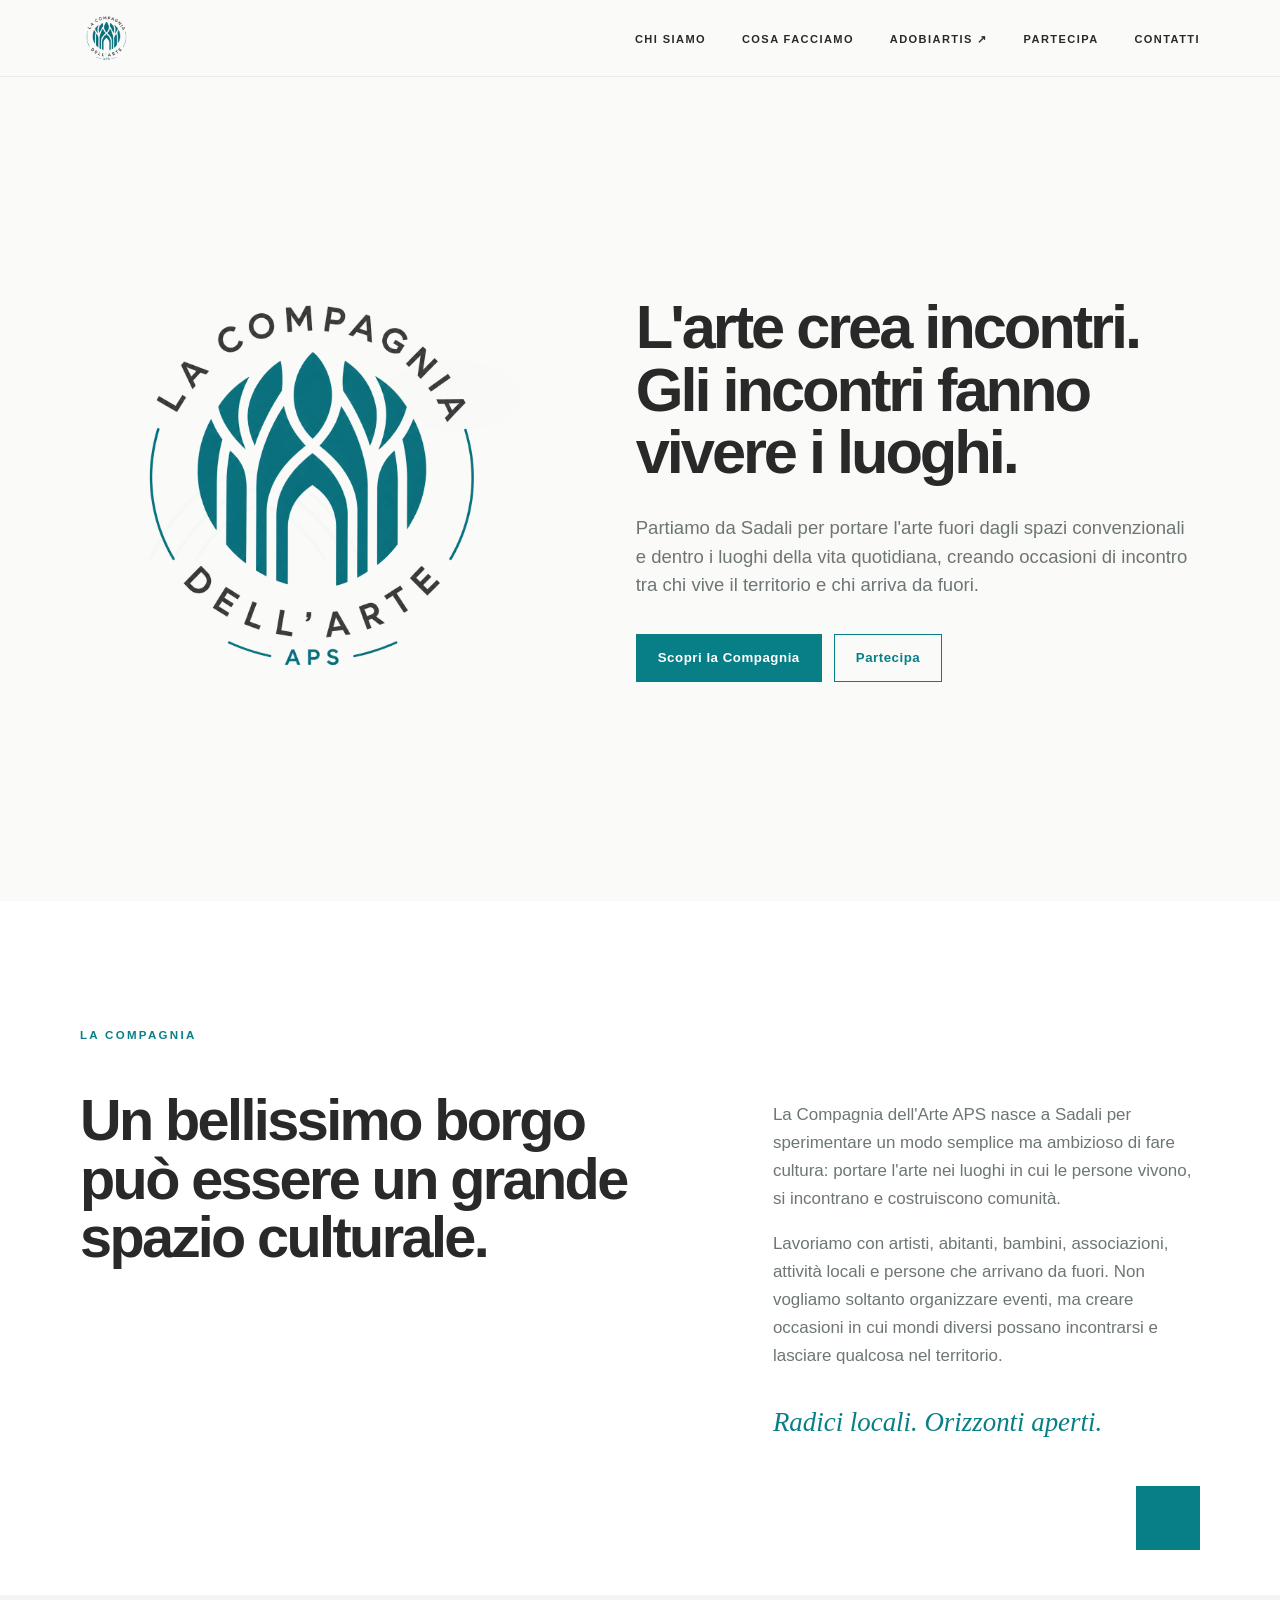
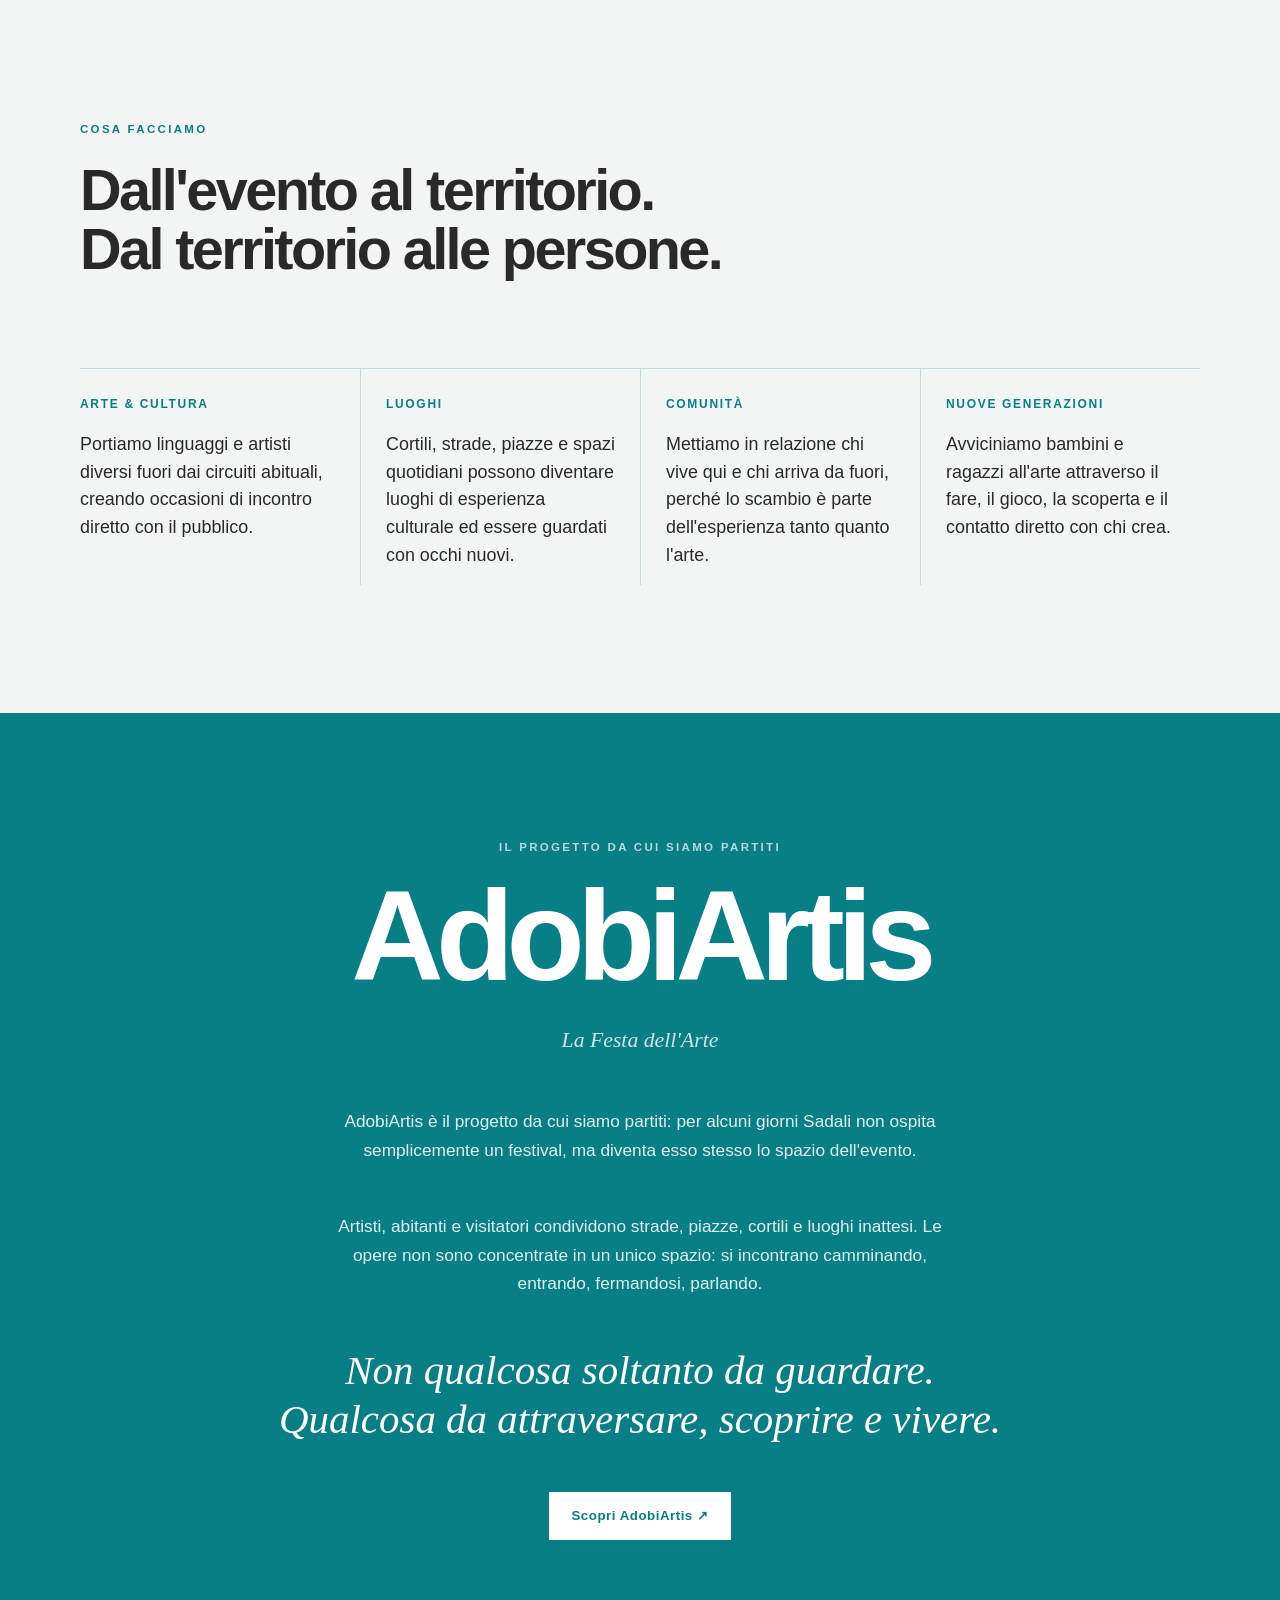
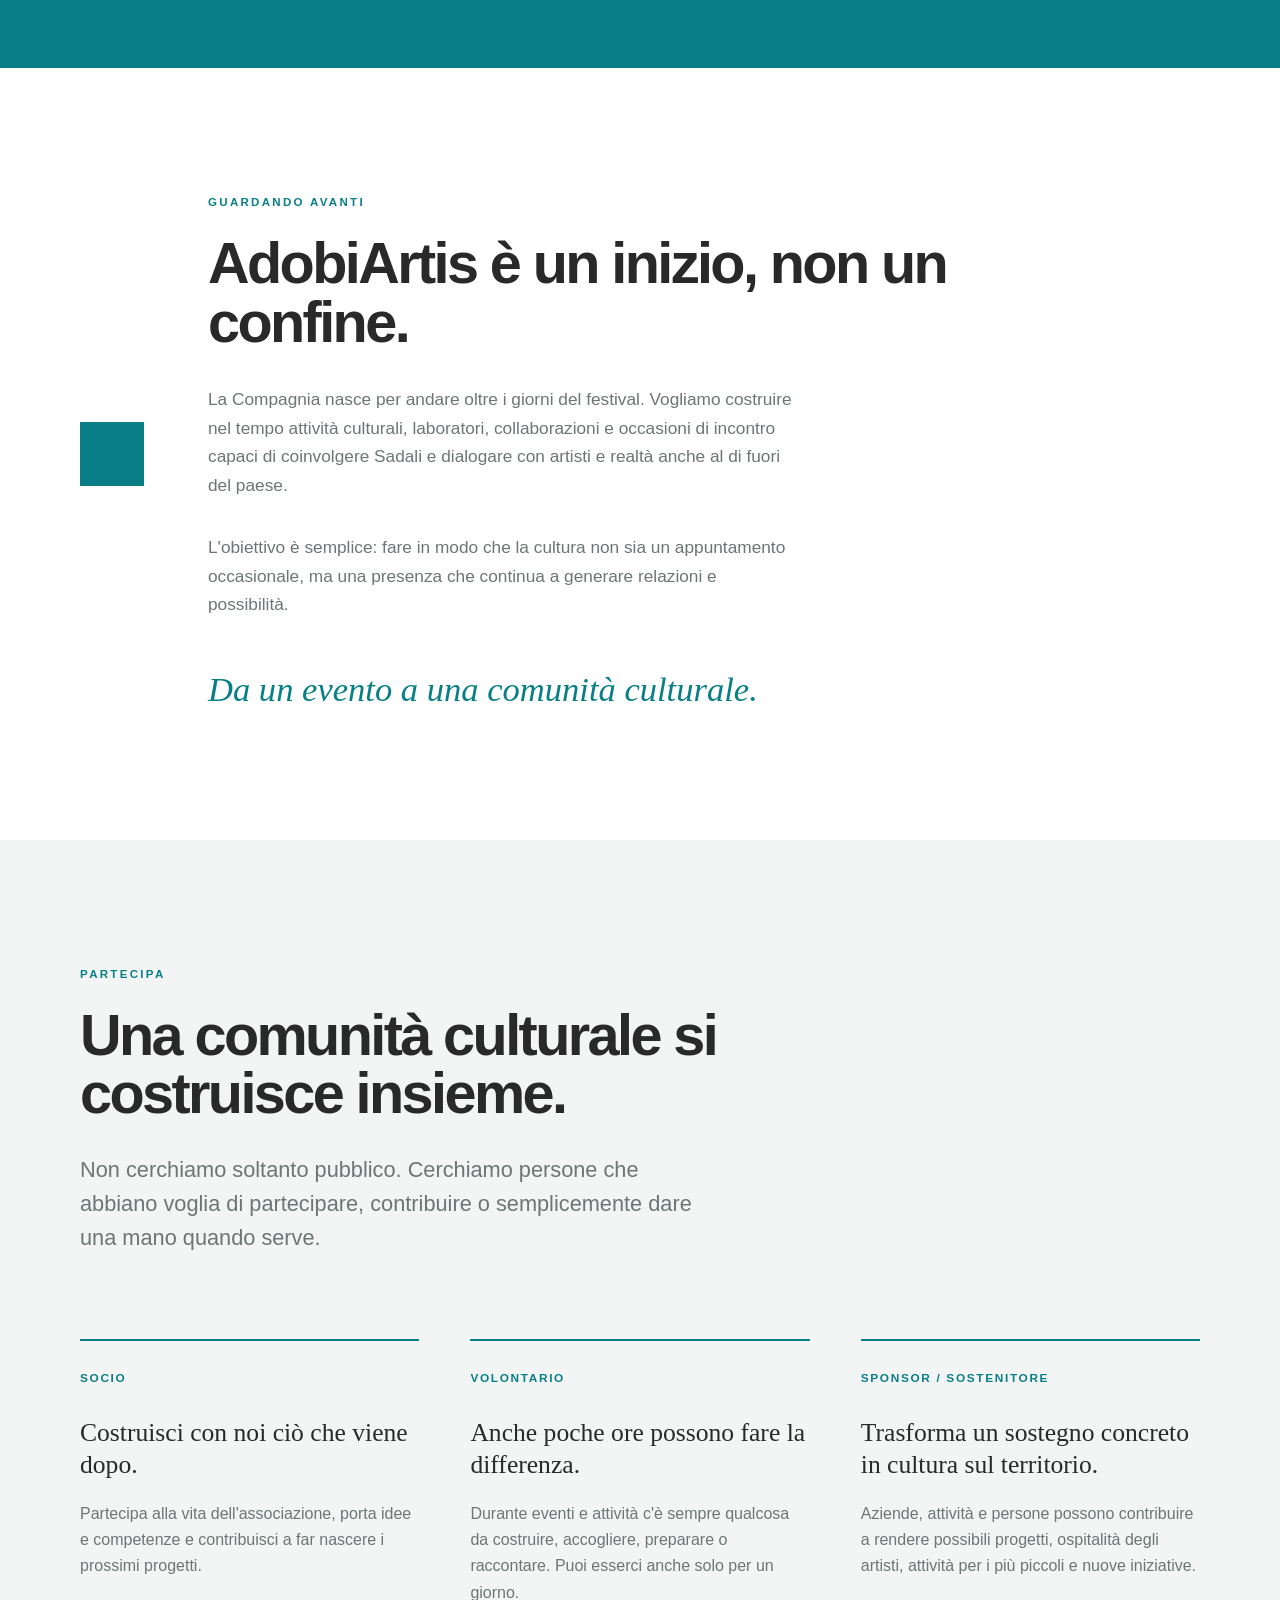
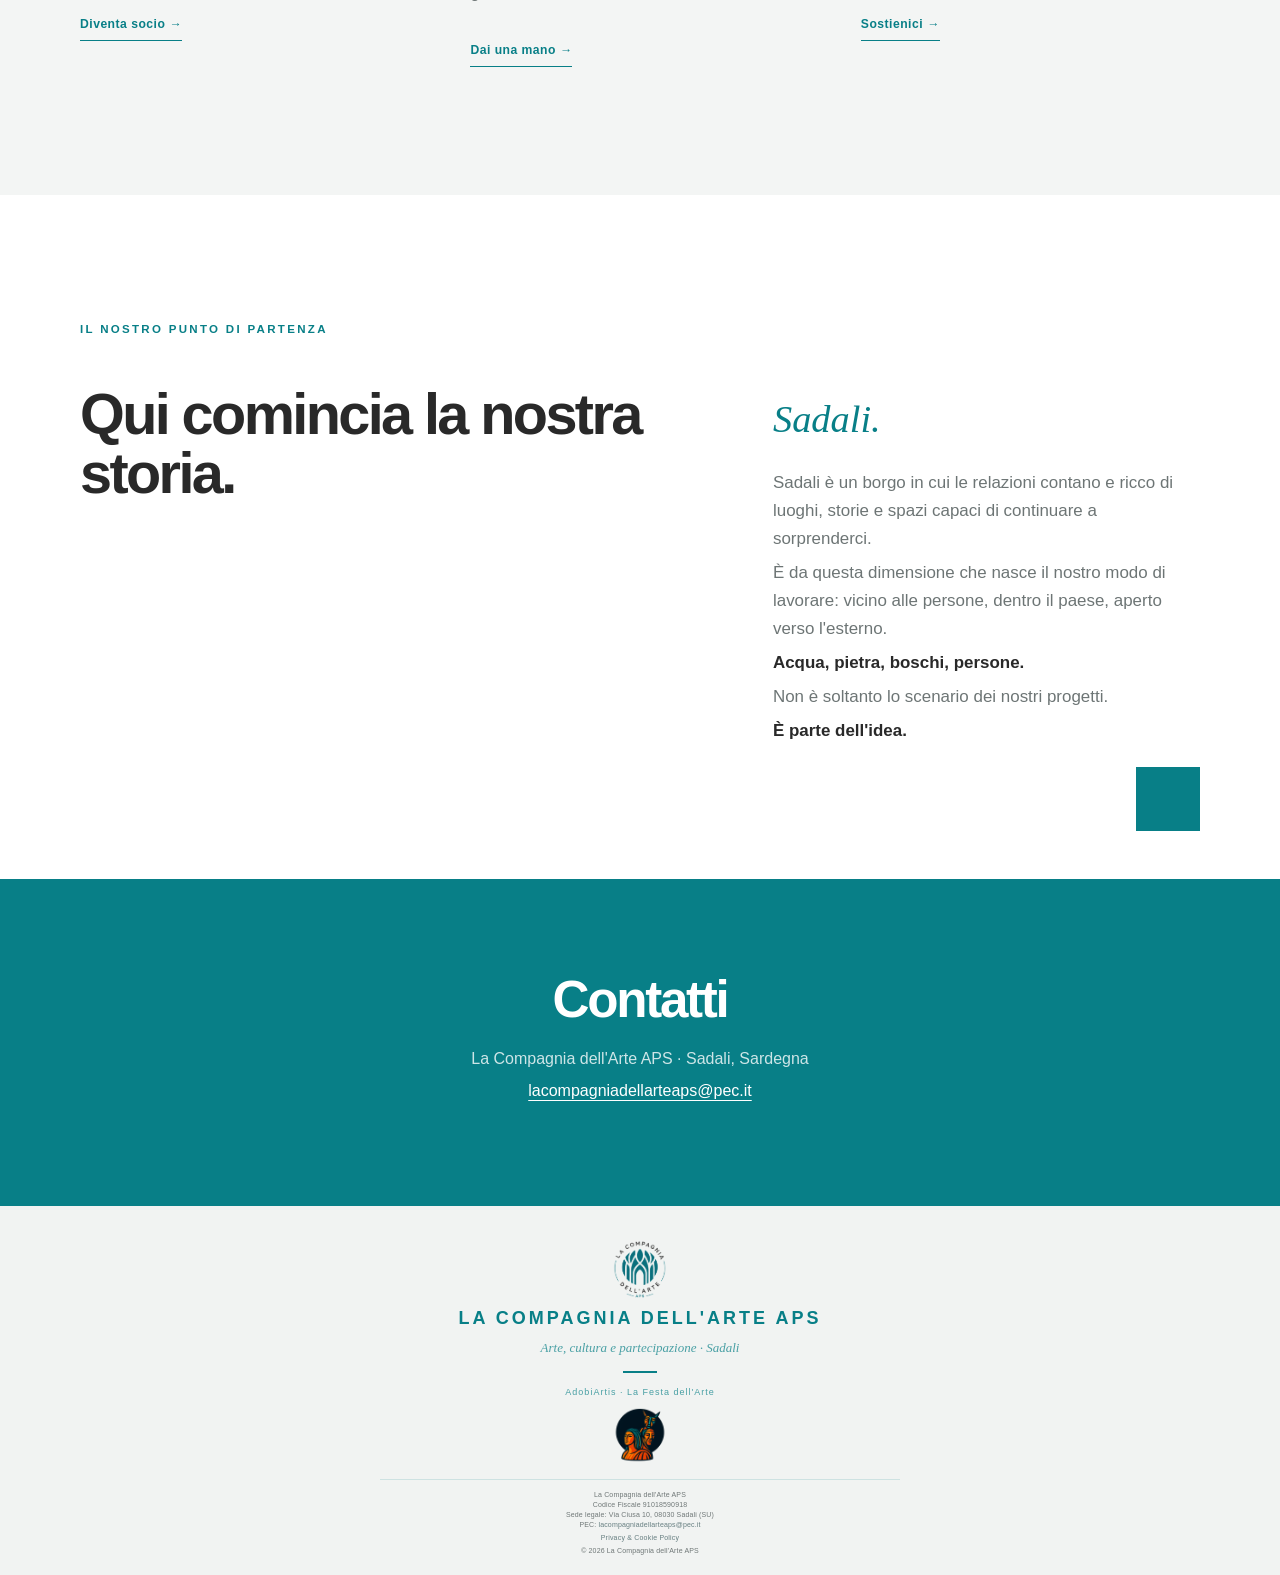
==== commit ea7e657e: "Update index.html" ====
--- a/index.html
+++ b/index.html
@@ -9,14 +9,14 @@
 
   <meta
     name="description"
-    content="La Compagnia dell'Arte APS nasce a Sadali per creare esperienze che mettono in relazione arte, persone e luoghi."
+    content="La Compagnia dell'Arte APS nasce a Sadali per portare arte e cultura nei luoghi della vita quotidiana e creare incontri tra persone, artisti e territorio."
   >
 
   <!-- OPEN GRAPH -->
   <meta property="og:title" content="La Compagnia dell'Arte APS | Sadali">
   <meta
     property="og:description"
-    content="Arte, cultura e partecipazione nel cuore della Sardegna."
+    content="Arte, cultura e partecipazione da Sadali, nel cuore della Sardegna."
   >
   <meta property="og:type" content="website">
   <meta
@@ -29,7 +29,7 @@
   <meta name="twitter:title" content="La Compagnia dell'Arte APS | Sadali">
   <meta
     name="twitter:description"
-    content="Arte, cultura e partecipazione nel cuore della Sardegna."
+    content="Arte, cultura e partecipazione da Sadali, nel cuore della Sardegna."
   >
   <meta
     name="twitter:image"
@@ -181,8 +181,10 @@
           </h1>
 
           <p class="lead">
-            Da Sadali creiamo esperienze che mettono in relazione
-            arte, persone e luoghi.
+            Partiamo da Sadali per portare l'arte fuori dagli spazi
+            convenzionali e dentro i luoghi della vita quotidiana,
+            creando occasioni di incontro tra chi vive il territorio
+            e chi arriva da fuori.
           </p>
 
 
@@ -229,22 +231,25 @@
 
 
         <h2 id="about-title">
-          Un piccolo paese può essere un grande spazio culturale.
+          Un bellissimo borgo può essere un grande spazio culturale.
         </h2>
 
 
         <div class="about-text">
 
           <p>
-            La Compagnia dell'Arte APS nasce a Sadali dalla convinzione
-            che arte e cultura possano creare connessioni, riattivare
-            luoghi e aprire nuove possibilità.
+            La Compagnia dell'Arte APS nasce a Sadali per sperimentare
+            un modo semplice ma ambizioso di fare cultura: portare
+            l'arte nei luoghi in cui le persone vivono, si incontrano
+            e costruiscono comunità.
           </p>
 
           <p>
-            Mettiamo insieme artisti, abitanti, nuove generazioni e
-            persone che arrivano da fuori per creare esperienze da
-            vivere, non soltanto da osservare.
+            Lavoriamo con artisti, abitanti, bambini, associazioni,
+            attività locali e persone che arrivano da fuori. Non
+            vogliamo soltanto organizzare eventi, ma creare occasioni
+            in cui mondi diversi possano incontrarsi e lasciare
+            qualcosa nel territorio.
           </p>
 
           <h3>
@@ -274,6 +279,7 @@
           COSA FACCIAMO
         </div>
 
+
         <h2 id="work-title">
           Dall'evento al territorio.<br>
           Dal territorio alle persone.
@@ -290,7 +296,9 @@
             </h3>
 
             <p>
-              Esperienze, performance, esposizioni e incontri.
+              Portiamo linguaggi e artisti diversi fuori dai circuiti
+              abituali, creando occasioni di incontro diretto con il
+              pubblico.
             </p>
 
           </article>
@@ -303,7 +311,9 @@
             </h3>
 
             <p>
-              Spazi quotidiani diventano luoghi di cultura.
+              Cortili, strade, piazze e spazi quotidiani possono
+              diventare luoghi di esperienza culturale ed essere
+              guardati con occhi nuovi.
             </p>
 
           </article>
@@ -316,7 +326,9 @@
             </h3>
 
             <p>
-              Creiamo connessioni tra persone, idee e territori.
+              Mettiamo in relazione chi vive qui e chi arriva da
+              fuori, perché lo scambio è parte dell'esperienza tanto
+              quanto l'arte.
             </p>
 
           </article>
@@ -329,7 +341,9 @@
             </h3>
 
             <p>
-              Curiosità, creatività e partecipazione fin da piccoli.
+              Avviciniamo bambini e ragazzi all'arte attraverso il
+              fare, il gioco, la scoperta e il contatto diretto con
+              chi crea.
             </p>
 
           </article>
@@ -372,9 +386,16 @@
 
 
           <p>
-            Per alcuni giorni Sadali stesso diventa lo spazio
-            dell'evento. Strade, piazze, cortili e luoghi inattesi
-            accolgono arte, musica, performance e incontri.
+            AdobiArtis è il progetto da cui siamo partiti: per alcuni
+            giorni Sadali non ospita semplicemente un festival, ma
+            diventa esso stesso lo spazio dell'evento.
+          </p>
+
+          <p>
+            Artisti, abitanti e visitatori condividono strade, piazze,
+            cortili e luoghi inattesi. Le opere non sono concentrate
+            in un unico spazio: si incontrano camminando, entrando,
+            fermandosi, parlando.
           </p>
 
 
@@ -427,8 +448,17 @@
 
 
         <p class="future-text">
-          Vogliamo far crescere una presenza culturale durante tutto
-          l'anno: nuovi progetti, nuovi spazi, nuove collaborazioni.
+          La Compagnia nasce per andare oltre i giorni del festival.
+          Vogliamo costruire nel tempo attività culturali, laboratori,
+          collaborazioni e occasioni di incontro capaci di coinvolgere
+          Sadali e dialogare con artisti e realtà anche al di fuori
+          del paese.
+        </p>
+
+        <p class="future-text">
+          L'obiettivo è semplice: fare in modo che la cultura non sia
+          un appuntamento occasionale, ma una presenza che continua a
+          generare relazioni e possibilità.
         </p>
 
 
@@ -464,8 +494,9 @@
 
 
         <p class="lead participate-intro">
-          Ci sono molti modi per farne parte.
-          Scegli quello che fa per te.
+          Non cerchiamo soltanto pubblico. Cerchiamo persone che
+          abbiano voglia di partecipare, contribuire o semplicemente
+          dare una mano quando serve.
         </p>
 
 
@@ -487,9 +518,9 @@
             </p>
 
             <p>
-              Entra nella Compagnia e contribuisci con idee,
-              competenze e partecipazione alla vita
-              dell'associazione.
+              Partecipa alla vita dell'associazione, porta idee e
+              competenze e contribuisci a far nascere i prossimi
+              progetti.
             </p>
 
             <div class="participate-actions">
@@ -516,14 +547,14 @@
 
             <p>
               <strong>
-                Dacci una mano, anche solo per un giorno.
+                Anche poche ore possono fare la differenza.
               </strong>
             </p>
 
             <p>
-              Non vuoi un impegno continuativo? Anche poche ore
-              durante un evento o un progetto possono fare la
-              differenza.
+              Durante eventi e attività c'è sempre qualcosa da
+              costruire, accogliere, preparare o raccontare.
+              Puoi esserci anche solo per un giorno.
             </p>
 
             <div class="participate-actions">
@@ -550,13 +581,14 @@
 
             <p>
               <strong>
-                Aiutaci a rendere possibili nuove idee.
+                Trasforma un sostegno concreto in cultura sul territorio.
               </strong>
             </p>
 
             <p>
-              Imprese, attività e persone possono sostenere
-              concretamente progetti, cultura e territorio.
+              Aziende, attività e persone possono contribuire a rendere
+              possibili progetti, ospitalità degli artisti, attività per
+              i più piccoli e nuove iniziative.
             </p>
 
             <div class="participate-actions">
@@ -609,7 +641,21 @@
           </h3>
 
           <p>
-            Acqua, pietra, boschi, persone.
+            Sadali è un borgo in cui le relazioni contano e ricco
+            di luoghi, storie e spazi capaci di continuare a
+            sorprenderci.
+          </p>
+
+          <p>
+            È da questa dimensione che nasce il nostro modo di
+            lavorare: vicino alle persone, dentro il paese,
+            aperto verso l'esterno.
+          </p>
+
+          <p>
+            <strong>
+              Acqua, pietra, boschi, persone.
+            </strong>
           </p>
 
           <p>
@@ -670,7 +716,6 @@
   <footer>
 
     <div class="footer-content">
-
 
       <div class="footer-center">
 
@@ -767,7 +812,6 @@
 
       </div>
 
-
     </div>
 
   </footer>
--- a/css/style.css
+++ b/css/style.css
@@ -65,12 +65,16 @@
 
 body {
   margin: 0;
+
   background: var(--off-white);
   color: var(--text);
+
   font-family: var(--font-sans);
   font-size: 16px;
   line-height: 1.65;
+
   -webkit-font-smoothing: antialiased;
+
   overflow-x: hidden;
 }
 
@@ -107,11 +111,13 @@
     var(--container),
     calc(100% - 48px)
   );
+
   margin-inline: auto;
 }
 
 .section {
   position: relative;
+
   padding-block: var(--section-space);
 }
 
@@ -132,6 +138,7 @@
 
 h1 {
   margin-bottom: 30px;
+
   font-size: clamp(3rem, 6.3vw, 6.5rem);
   font-weight: 650;
   line-height: 0.98;
@@ -140,7 +147,9 @@
 
 h2 {
   max-width: 900px;
+
   margin-bottom: 30px;
+
   font-size: clamp(2.3rem, 4.5vw, 4.8rem);
   font-weight: 620;
   line-height: 1.02;
@@ -159,16 +168,20 @@
 .lead {
   font-size: clamp(1.15rem, 1.7vw, 1.45rem);
   line-height: 1.55;
+
   color: var(--muted);
 }
 
 .section-label {
   margin-bottom: 24px;
+
   color: var(--teal);
+
   font-size: 0.72rem;
   font-weight: 700;
   line-height: 1.2;
   letter-spacing: 0.2em;
+
   text-transform: uppercase;
 }
 
@@ -183,6 +196,7 @@
   justify-content: center;
 
   min-height: 48px;
+
   padding: 12px 21px;
 
   border: 1px solid transparent;
@@ -217,6 +231,7 @@
 
 .btn.ghost {
   border-color: var(--teal);
+
   background: transparent;
   color: var(--teal);
 }
@@ -238,6 +253,7 @@
   z-index: 1000;
 
   background: rgba(250, 250, 248, 0.94);
+
   border-bottom: 1px solid rgba(41, 41, 41, 0.07);
 
   backdrop-filter: blur(12px);
@@ -257,13 +273,16 @@
 .brand {
   display: inline-flex;
   align-items: center;
+
   flex: 0 0 auto;
+
   text-decoration: none;
 }
 
 .header-logo {
   width: auto;
   height: 53px;
+
   object-fit: contain;
 }
 
@@ -295,6 +314,7 @@
   content: "";
 
   position: absolute;
+
   left: 0;
   right: 100%;
   bottom: -7px;
@@ -325,6 +345,7 @@
   padding: 10px;
 
   border: 0;
+
   background: transparent;
 
   cursor: pointer;
@@ -346,6 +367,7 @@
 
 /* =========================================================
    8. HERO
+   Larger logo + more controlled headline
    ========================================================= */
 
 .hero {
@@ -359,11 +381,12 @@
 
 .hero-grid {
   display: grid;
+
   grid-template-columns:
-    minmax(260px, 0.8fr)
-    minmax(0, 1.35fr);
-
-  gap: clamp(55px, 9vw, 130px);
+    minmax(360px, 0.95fr)
+    minmax(0, 1.15fr);
+
+  gap: clamp(60px, 7vw, 105px);
 
   align-items: center;
 }
@@ -371,7 +394,7 @@
 .hero-visual {
   position: relative;
 
-  min-height: 410px;
+  min-height: 500px;
 
   display: flex;
   align-items: center;
@@ -382,7 +405,7 @@
   position: relative;
   z-index: 2;
 
-  width: min(100%, 340px);
+  width: min(100%, 440px);
   height: auto;
 }
 
@@ -390,32 +413,47 @@
   position: absolute;
   z-index: 1;
 
-  width: min(125%, 430px);
-
-  opacity: 0.12;
+  width: min(120%, 500px);
+
+  opacity: 0.10;
 
   pointer-events: none;
 }
 
 .hero-content {
-  max-width: 760px;
+  max-width: 690px;
+}
+
+.hero-content h1 {
+  max-width: 680px;
+
+  margin-bottom: 30px;
+
+  font-size: clamp(3rem, 4.8vw, 5.3rem);
+  font-weight: 650;
+  line-height: 1.02;
+  letter-spacing: -0.05em;
 }
 
 .hero-content .lead {
   max-width: 580px;
+
   margin-bottom: 34px;
+
+  font-size: clamp(1.1rem, 1.45vw, 1.35rem);
+  line-height: 1.55;
 }
 
 .hero-ctas {
   display: flex;
   flex-wrap: wrap;
+
   gap: 12px;
 }
 
 
 /* =========================================================
    9. EDITORIAL SYSTEM
-   Used for About / Future / Sadali
    ========================================================= */
 
 .about,
@@ -431,6 +469,7 @@
 .about-content,
 .sadali-content {
   display: grid;
+
   grid-template-columns:
     minmax(0, 1.15fr)
     minmax(280px, 0.85fr);
@@ -454,12 +493,14 @@
 .about-text,
 .sadali-text {
   grid-column: 2;
+
   padding-top: 10px;
 }
 
 .about-text p,
 .sadali-text p {
   color: var(--muted);
+
   font-size: 1.06rem;
 }
 
@@ -476,15 +517,9 @@
 
 
 /* =========================================================
-   10. ONE GEOMETRIC ACCENT SYSTEM
-   ========================================================= */
-
-/*
-   IMPORTANT:
-   Squares are punctuation, not decoration.
-
-   Maximum one accent per editorial section.
-*/
+   10. GEOMETRIC ACCENT SYSTEM
+   One accent only per editorial section
+   ========================================================= */
 
 .about::after,
 .future::after,
@@ -494,6 +529,7 @@
   position: absolute;
 
   width: clamp(42px, 5vw, 70px);
+
   aspect-ratio: 1;
 
   background: var(--teal);
@@ -502,18 +538,31 @@
 }
 
 .about::after {
-  right: max(24px, calc((100vw - var(--container)) / 2));
+  right: max(
+    24px,
+    calc((100vw - var(--container)) / 2)
+  );
+
   bottom: 45px;
 }
 
 .future::after {
-  left: max(24px, calc((100vw - var(--container)) / 2));
+  left: max(
+    24px,
+    calc((100vw - var(--container)) / 2)
+  );
+
   top: 50%;
+
   transform: translateY(-50%);
 }
 
 .sadali::after {
-  right: max(24px, calc((100vw - var(--container)) / 2));
+  right: max(
+    24px,
+    calc((100vw - var(--container)) / 2)
+  );
+
   bottom: 48px;
 }
 
@@ -532,6 +581,7 @@
 
 .work-grid {
   display: grid;
+
   grid-template-columns: repeat(4, 1fr);
 
   gap: 0;
@@ -547,6 +597,7 @@
 
 .work-item + .work-item {
   padding-left: 25px;
+
   border-left: 1px solid var(--teal-line);
 }
 
@@ -583,6 +634,7 @@
 
 .adobiartis-content {
   max-width: 880px;
+
   margin-inline: auto;
 }
 
@@ -611,6 +663,7 @@
 
 .adobiartis-content > p:not(.lead) {
   max-width: 630px;
+
   margin: 0 auto 48px;
 
   color: rgba(255, 255, 255, 0.88);
@@ -634,6 +687,7 @@
 
 .adobiartis .btn.primary {
   border: 1px solid var(--white);
+
   background: var(--white);
   color: var(--teal);
 }
@@ -705,11 +759,13 @@
 
 .participate-intro {
   max-width: 620px;
+
   margin-bottom: clamp(55px, 7vw, 85px);
 }
 
 .participate-grid {
   display: grid;
+
   grid-template-columns: repeat(3, 1fr);
 
   gap: clamp(28px, 4vw, 55px);
@@ -774,7 +830,9 @@
 .participate-card .btn:hover,
 .participate-card .btn:focus-visible {
   background: transparent;
+
   color: var(--teal-dark);
+
   transform: translateX(4px);
 }
 
@@ -837,6 +895,7 @@
 
 .contact a {
   color: var(--white);
+
   text-decoration-thickness: 1px;
   text-underline-offset: 4px;
 }
@@ -952,6 +1011,7 @@
   margin-top: 7px;
 
   color: inherit;
+
   text-decoration: none;
 }
 
@@ -1013,6 +1073,7 @@
   color: #667e80;
 
   font-weight: 400;
+
   text-decoration: none;
 }
 
@@ -1042,7 +1103,10 @@
    ========================================================= */
 
 .legal-page {
-  width: min(850px, calc(100% - 48px));
+  width: min(
+    850px,
+    calc(100% - 48px)
+  );
 
   margin-inline: auto;
 
@@ -1139,14 +1203,30 @@
 
 @media (max-width: 900px) {
 
+  /* HERO */
+
   .hero-grid {
-    grid-template-columns: 0.7fr 1.3fr;
-    gap: 50px;
+    grid-template-columns:
+      minmax(280px, 0.9fr)
+      minmax(0, 1.1fr);
+
+    gap: 45px;
   }
 
   .hero-visual {
-    min-height: 320px;
-  }
+    min-height: 380px;
+  }
+
+  .hero-logo {
+    width: min(100%, 350px);
+  }
+
+  .hero-content h1 {
+    font-size: clamp(2.8rem, 6vw, 4.3rem);
+  }
+
+
+  /* WORK */
 
   .work-grid {
     grid-template-columns: repeat(2, 1fr);
@@ -1154,6 +1234,7 @@
 
   .work-item {
     padding: 28px 25px 30px 0;
+
     border-bottom: 1px solid var(--teal-line);
   }
 
@@ -1163,8 +1244,12 @@
 
   .work-item:nth-child(3) {
     padding-left: 0;
+
     border-left: 0;
   }
+
+
+  /* PARTECIPA */
 
   .participate-grid {
     gap: 28px;
@@ -1184,9 +1269,7 @@
   }
 
 
-  /* -----------------------------------------
-     GENERAL
-     ----------------------------------------- */
+  /* GENERAL */
 
   .container {
     width: min(
@@ -1204,9 +1287,7 @@
   }
 
 
-  /* -----------------------------------------
-     NAVIGATION
-     ----------------------------------------- */
+  /* NAVIGATION */
 
   .nav-inner {
     min-height: 68px;
@@ -1232,6 +1313,7 @@
     padding: 25px 18px 30px;
 
     background: var(--off-white);
+
     border-bottom: 1px solid var(--line);
   }
 
@@ -1255,54 +1337,57 @@
   }
 
 
-  /* -----------------------------------------
-     HERO
-     ----------------------------------------- */
+  /* HERO */
 
   .hero {
     min-height: auto;
 
-    padding-top: 70px;
-    padding-bottom: 85px;
+    padding-top: 60px;
+    padding-bottom: 80px;
   }
 
   .hero-grid {
     grid-template-columns: 1fr;
-    gap: 48px;
+
+    gap: 45px;
   }
 
   .hero-visual {
-    min-height: 230px;
-
-    justify-content: flex-start;
+    min-height: auto;
+
+    justify-content: center;
   }
 
   .hero-logo {
-    width: min(70vw, 270px);
+    width: min(78vw, 310px);
   }
 
   .hero-graphics {
-    width: min(85vw, 330px);
-
-    left: -30px;
+    width: min(90vw, 350px);
+  }
+
+  .hero-content {
+    max-width: 100%;
+  }
+
+  .hero-content h1 {
+    max-width: 100%;
+
+    font-size: clamp(2.65rem, 11vw, 4rem);
+    line-height: 1;
   }
 
   .hero-content .lead {
     margin-bottom: 28px;
   }
 
-  .hero-ctas {
-    align-items: flex-start;
-  }
-
-
-  /* -----------------------------------------
-     EDITORIAL SECTIONS
-     ----------------------------------------- */
+
+  /* EDITORIAL */
 
   .about-content,
   .sadali-content {
     grid-template-columns: 1fr;
+
     row-gap: 15px;
   }
 
@@ -1321,9 +1406,7 @@
   }
 
 
-  /* -----------------------------------------
-     ACCENTS
-     ----------------------------------------- */
+  /* ACCENTS */
 
   .about::after,
   .future::after,
@@ -1339,6 +1422,7 @@
   .future::after {
     left: auto;
     right: 18px;
+
     top: auto;
     bottom: 22px;
 
@@ -1351,9 +1435,7 @@
   }
 
 
-  /* -----------------------------------------
-     WORK
-     ----------------------------------------- */
+  /* WORK */
 
   .work h2 {
     margin-bottom: 50px;
@@ -1379,9 +1461,7 @@
   }
 
 
-  /* -----------------------------------------
-     ADOBIARTIS
-     ----------------------------------------- */
+  /* ADOBIARTIS */
 
   .adobiartis h2 {
     font-size: clamp(3.5rem, 17vw, 6rem);
@@ -1400,9 +1480,7 @@
   }
 
 
-  /* -----------------------------------------
-     FUTURE
-     ----------------------------------------- */
+  /* FUTURE */
 
   .future .container {
     padding-left: 0;
@@ -1417,9 +1495,7 @@
   }
 
 
-  /* -----------------------------------------
-     PARTECIPA
-     ----------------------------------------- */
+  /* PARTECIPA */
 
   .participate-intro {
     margin-bottom: 48px;
@@ -1427,6 +1503,7 @@
 
   .participate-grid {
     grid-template-columns: 1fr;
+
     gap: 48px;
   }
 
@@ -1435,9 +1512,7 @@
   }
 
 
-  /* -----------------------------------------
-     CONTACT
-     ----------------------------------------- */
+  /* CONTACT */
 
   .contact {
     padding-block: 65px;
@@ -1448,9 +1523,7 @@
   }
 
 
-  /* -----------------------------------------
-     FOOTER
-     ----------------------------------------- */
+  /* FOOTER */
 
   footer {
     padding-top: 28px;
@@ -1472,9 +1545,7 @@
   }
 
 
-  /* -----------------------------------------
-     LEGAL
-     ----------------------------------------- */
+  /* LEGAL */
 
   .legal-page {
     width: calc(100% - 36px);
@@ -1504,6 +1575,10 @@
    ========================================================= */
 
 @media (max-width: 480px) {
+
+  .hero-logo {
+    width: min(82vw, 290px);
+  }
 
   .hero-ctas {
     flex-direction: column;
